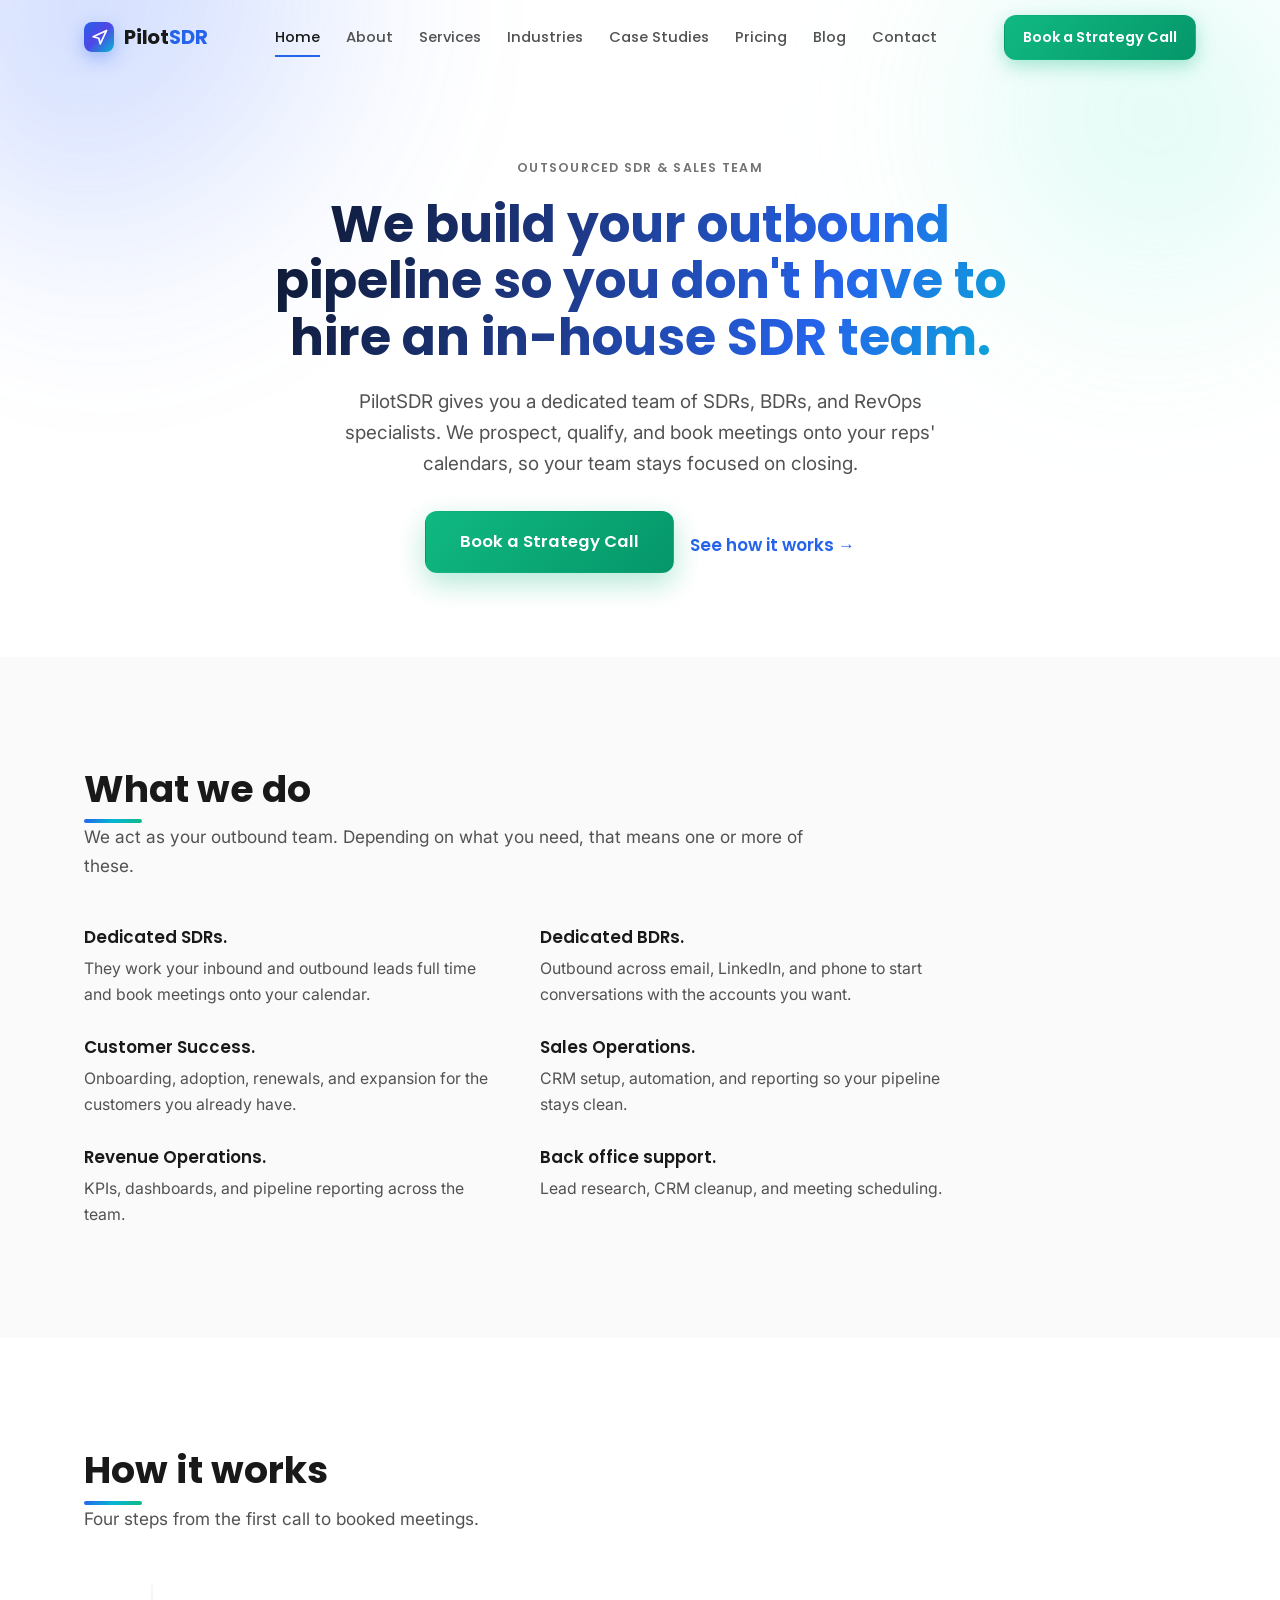
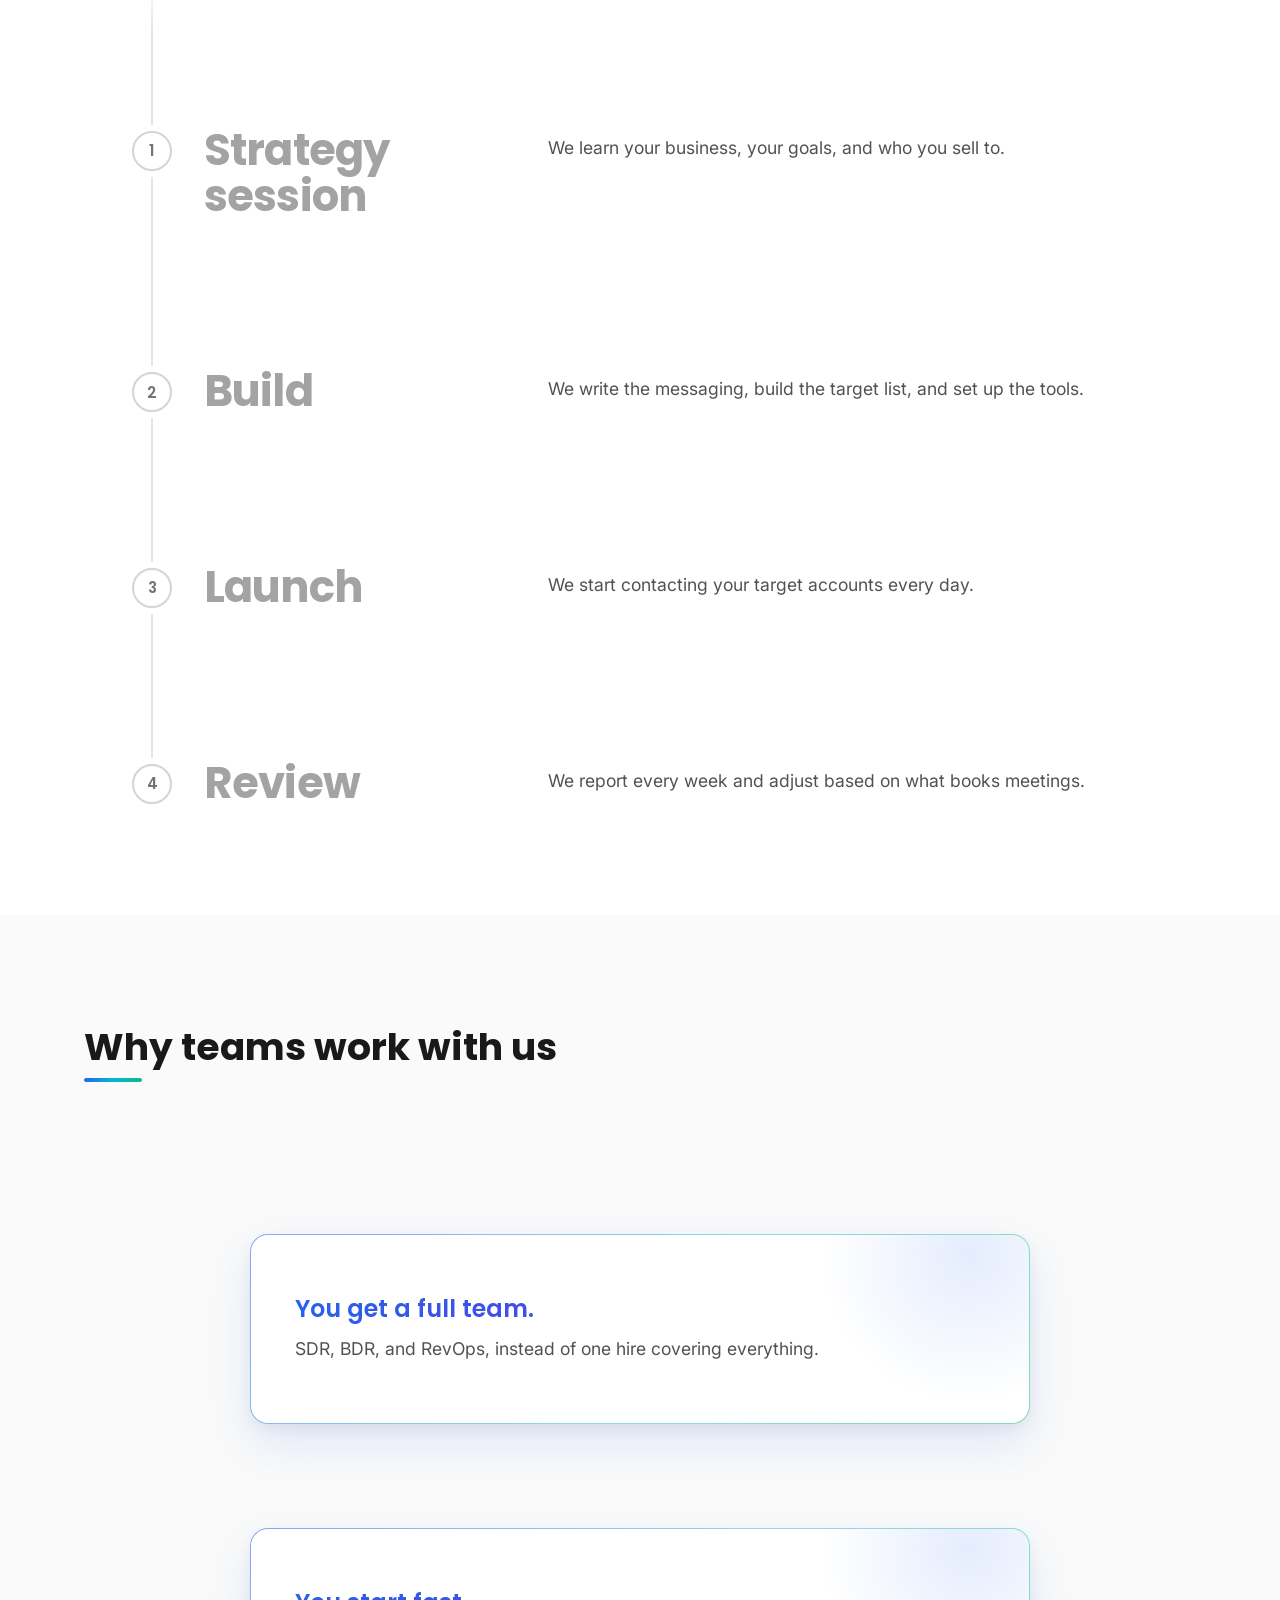
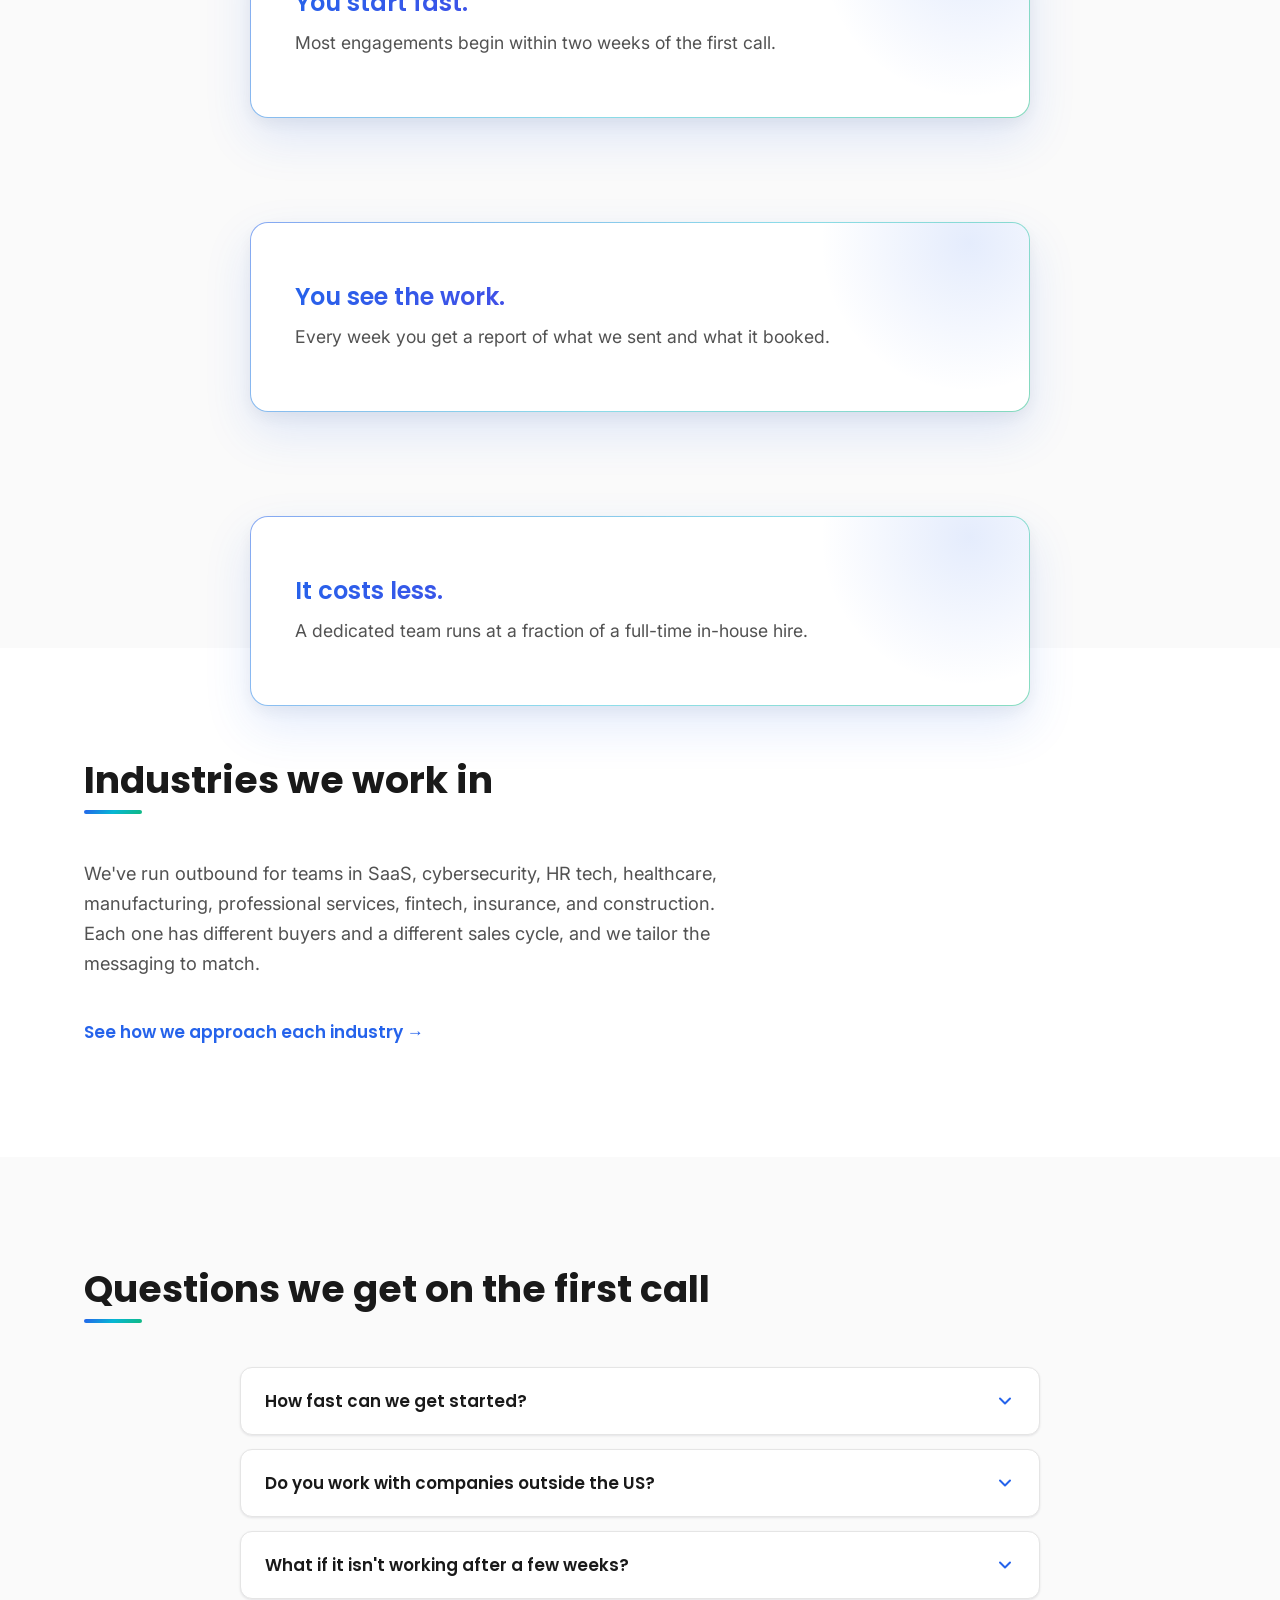
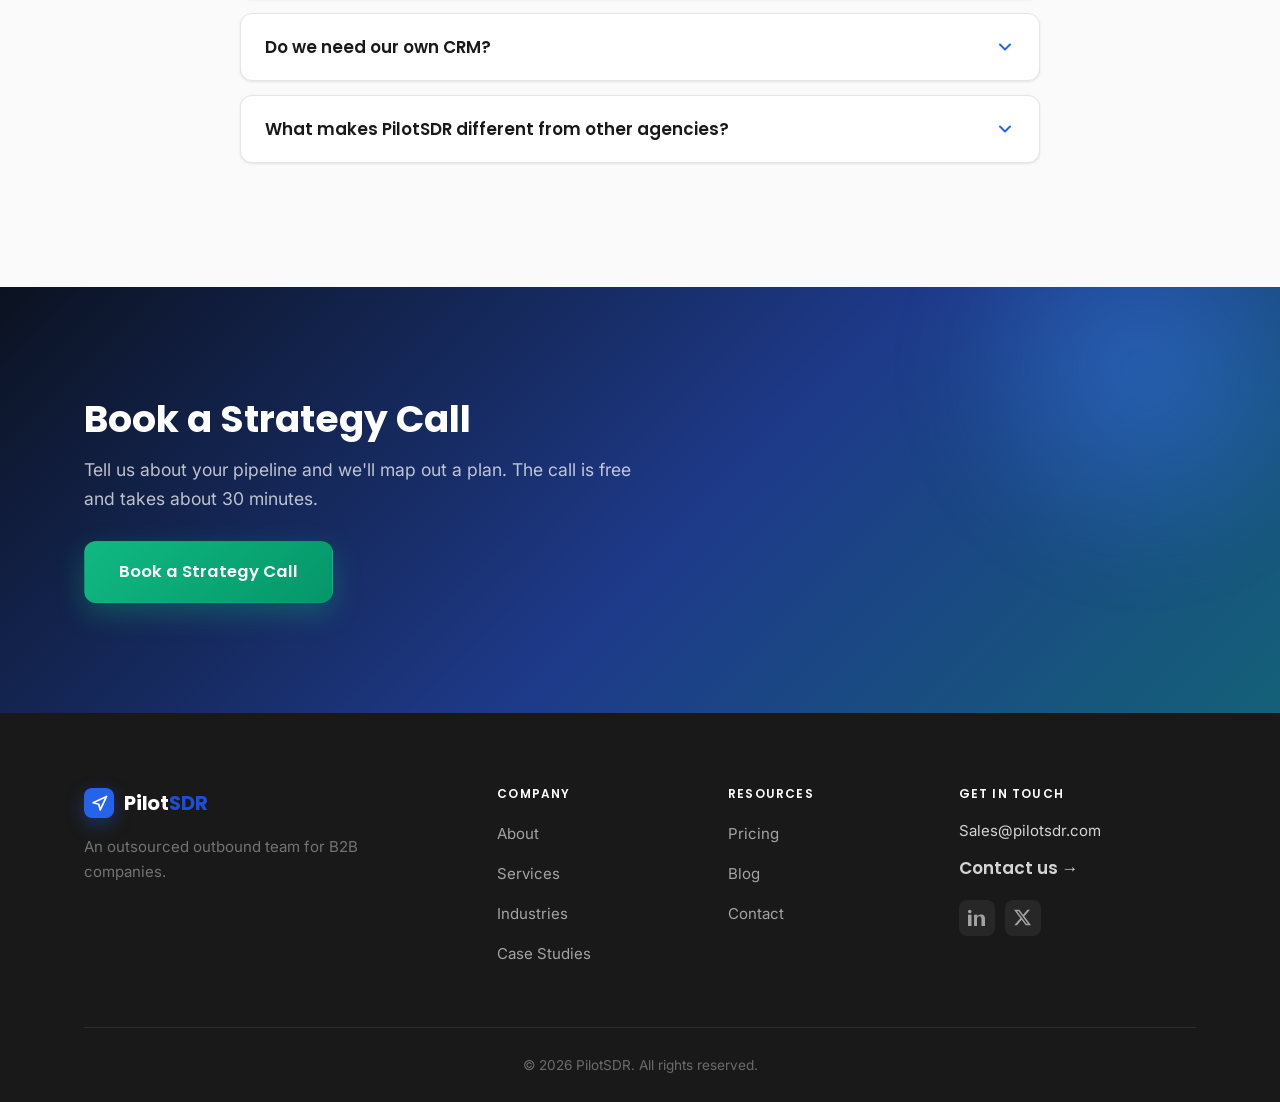
==== index.html @ 7dbe8d2c "Consistent button colors and labels - Fix gradient buttons reverting to flat green on hover (keep gr" ====
<!DOCTYPE html>
<html lang="en">
<head>
<!-- PilotSDR — Home -->
<meta charset="UTF-8" />
<meta name="viewport" content="width=device-width, initial-scale=1.0" />
<title>PilotSDR | Outsourced SDR and sales team for B2B companies</title>
<meta name="description" content="PilotSDR is an outsourced outbound team of SDRs, BDRs, and RevOps specialists who prospect, qualify, and book meetings for B2B companies." />
<meta property="og:title" content="PilotSDR | Outsourced SDR and sales team for B2B companies" />
<meta property="og:description" content="A dedicated outbound team that prospects, qualifies, and books meetings, so your reps can focus on closing." />
<meta property="og:type" content="website" />
<meta property="og:image" content="assets/og-home.png" />
<link rel="preconnect" href="https://fonts.googleapis.com" />
<link rel="preconnect" href="https://fonts.gstatic.com" crossorigin />
<link href="https://fonts.googleapis.com/css2?family=Poppins:wght@500;600;700;800&family=Inter:wght@400;500;600&display=swap" rel="stylesheet" />
<link rel="stylesheet" href="css/styles.css" />
<script type="application/ld+json">
{
  "@context": "https://schema.org",
  "@type": "Organization",
  "name": "PilotSDR",
  "description": "PilotSDR is an outsourced outbound team of SDRs, BDRs, Customer Success, RevOps, and Sales Operations specialists for B2B companies.",
  "url": "https://pilotsdr.com",
  "email": "Sales@pilotsdr.com",
  "sameAs": ["https://www.linkedin.com/company/pilotsdr", "https://twitter.com/pilotsdr"]
}
</script>
</head>
<body>

<!-- ===================== NAV ===================== -->
<header class="nav" id="nav">
  <div class="container">
    <a href="index.html" class="logo"><span class="mark"><svg viewBox="0 0 24 24" fill="none" stroke="currentColor" stroke-width="2.4" stroke-linecap="round" stroke-linejoin="round"><path d="M3 11l19-9-9 19-2-8-8-2z"/></svg></span>Pilot<b>SDR</b></a>
    <nav class="nav-links" id="navLinks" aria-label="Primary">
      <a href="index.html" class="active">Home</a>
      <a href="about.html">About</a>
      <a href="services.html">Services</a>
      <a href="industries.html">Industries</a>
      <a href="case-studies.html">Case Studies</a>
      <a href="pricing.html">Pricing</a>
      <a href="blog.html">Blog</a>
      <a href="contact.html">Contact</a>
      <a href="contact.html" class="btn btn-cta">Book a Strategy Call</a>
    </nav>
    <div class="nav-right">
      <a href="contact.html" class="btn btn-cta">Book a Strategy Call</a>
      <button class="nav-toggle" id="navToggle" aria-label="Menu" aria-expanded="false" aria-controls="navLinks"><span></span></button>
    </div>
  </div>
</header>

<!-- ===================== HERO ===================== -->
<section class="hero hero--home">
  <div class="container">
    <div class="hero-inner reveal">
      <span class="eyebrow">Outsourced SDR &amp; sales team</span>
      <h1>We build your outbound pipeline so you don't have to hire an in-house SDR team.</h1>
      <p class="sub">PilotSDR gives you a dedicated team of SDRs, BDRs, and RevOps specialists. We prospect, qualify, and book meetings onto your reps' calendars, so your team stays focused on closing.</p>
      <div class="btn-row">
        <a href="contact.html" class="btn btn-cta btn-lg">Book a Strategy Call</a>
        <a href="#how" class="arrow-link">See how it works →</a>
      </div>
    </div>
  </div>
</section>

<!-- ===================== WHAT WE DO ===================== -->
<section class="section section--light" id="services">
  <div class="container">
    <div class="section-head reveal">
      <h2>What we do</h2>
      <p>We act as your outbound team. Depending on what you need, that means one or more of these.</p>
    </div>
    <div class="points two reveal">
      <div class="pt"><strong>Dedicated SDRs.</strong><p>They work your inbound and outbound leads full time and book meetings onto your calendar.</p></div>
      <div class="pt"><strong>Dedicated BDRs.</strong><p>Outbound across email, LinkedIn, and phone to start conversations with the accounts you want.</p></div>
      <div class="pt"><strong>Customer Success.</strong><p>Onboarding, adoption, renewals, and expansion for the customers you already have.</p></div>
      <div class="pt"><strong>Sales Operations.</strong><p>CRM setup, automation, and reporting so your pipeline stays clean.</p></div>
      <div class="pt"><strong>Revenue Operations.</strong><p>KPIs, dashboards, and pipeline reporting across the team.</p></div>
      <div class="pt"><strong>Back office support.</strong><p>Lead research, CRM cleanup, and meeting scheduling.</p></div>
    </div>
  </div>
</section>

<!-- ===================== HOW IT WORKS ===================== -->
<section class="section" id="how">
  <div class="container">
    <div class="section-head reveal">
      <h2>How it works</h2>
      <p>Four steps from the first call to booked meetings.</p>
    </div>
    <div class="timeline" id="timeline">
      <div class="tl-track"></div>
      <div class="tl-fill" id="tlFill"></div>
      <div class="tl-item">
        <div class="tl-node"><span class="tl-dot">1</span><h3 class="tl-title">Strategy session</h3></div>
        <div class="tl-body"><h3 class="tl-title-m">Strategy session</h3><p>We learn your business, your goals, and who you sell to.</p></div>
      </div>
      <div class="tl-item">
        <div class="tl-node"><span class="tl-dot">2</span><h3 class="tl-title">Build</h3></div>
        <div class="tl-body"><h3 class="tl-title-m">Build</h3><p>We write the messaging, build the target list, and set up the tools.</p></div>
      </div>
      <div class="tl-item">
        <div class="tl-node"><span class="tl-dot">3</span><h3 class="tl-title">Launch</h3></div>
        <div class="tl-body"><h3 class="tl-title-m">Launch</h3><p>We start contacting your target accounts every day.</p></div>
      </div>
      <div class="tl-item">
        <div class="tl-node"><span class="tl-dot">4</span><h3 class="tl-title">Review</h3></div>
        <div class="tl-body"><h3 class="tl-title-m">Review</h3><p>We report every week and adjust based on what books meetings.</p></div>
      </div>
    </div>
  </div>
</section>

<!-- ===================== WHY ===================== -->
<section class="section section--light">
  <div class="container">
    <div class="section-head reveal"><h2>Why teams work with us</h2></div>
    <div class="scroll-stack" id="whyStack">
      <article class="scroll-stack-card"><h3>You get a full team.</h3><p>SDR, BDR, and RevOps, instead of one hire covering everything.</p></article>
      <article class="scroll-stack-card"><h3>You start fast.</h3><p>Most engagements begin within two weeks of the first call.</p></article>
      <article class="scroll-stack-card"><h3>You see the work.</h3><p>Every week you get a report of what we sent and what it booked.</p></article>
      <article class="scroll-stack-card"><h3>It costs less.</h3><p>A dedicated team runs at a fraction of a full-time in-house hire.</p></article>
    </div>
  </div>
</section>

<!-- ===================== INDUSTRIES ===================== -->
<section class="section">
  <div class="container">
    <div class="section-head reveal"><h2>Industries we work in</h2></div>
    <p class="lede reveal">We've run outbound for teams in SaaS, cybersecurity, HR tech, healthcare, manufacturing, professional services, fintech, insurance, and construction. Each one has different buyers and a different sales cycle, and we tailor the messaging to match.</p>
    <a href="industries.html" class="arrow-link reveal">See how we approach each industry →</a>
  </div>
</section>

<!-- ===================== FAQ ===================== -->
<section class="section section--light">
  <div class="container">
    <div class="section-head reveal"><h2>Questions we get on the first call</h2></div>
    <div class="faq reveal">
      <div class="faq-item">
        <button class="faq-q" aria-expanded="false">How fast can we get started?<span class="chev"><svg viewBox="0 0 24 24" fill="none" stroke="currentColor" stroke-width="2.4" stroke-linecap="round" stroke-linejoin="round"><polyline points="6 9 12 15 18 9"/></svg></span></button>
        <div class="faq-a"><p>Most engagements start within one to two weeks of your strategy call.</p></div>
      </div>
      <div class="faq-item">
        <button class="faq-q" aria-expanded="false">Do you work with companies outside the US?<span class="chev"><svg viewBox="0 0 24 24" fill="none" stroke="currentColor" stroke-width="2.4" stroke-linecap="round" stroke-linejoin="round"><polyline points="6 9 12 15 18 9"/></svg></span></button>
        <div class="faq-a"><p>Yes. We work with B2B companies globally.</p></div>
      </div>
      <div class="faq-item">
        <button class="faq-q" aria-expanded="false">What if it isn't working after a few weeks?<span class="chev"><svg viewBox="0 0 24 24" fill="none" stroke="currentColor" stroke-width="2.4" stroke-linecap="round" stroke-linejoin="round"><polyline points="6 9 12 15 18 9"/></svg></span></button>
        <div class="faq-a"><p>We report every week based on real performance data, so you always know what is working, and we adjust the campaign as we go.</p></div>
      </div>
      <div class="faq-item">
        <button class="faq-q" aria-expanded="false">Do we need our own CRM?<span class="chev"><svg viewBox="0 0 24 24" fill="none" stroke="currentColor" stroke-width="2.4" stroke-linecap="round" stroke-linejoin="round"><polyline points="6 9 12 15 18 9"/></svg></span></button>
        <div class="faq-a"><p>No. We can work inside your existing CRM, or help you set one up.</p></div>
      </div>
      <div class="faq-item">
        <button class="faq-q" aria-expanded="false">What makes PilotSDR different from other agencies?<span class="chev"><svg viewBox="0 0 24 24" fill="none" stroke="currentColor" stroke-width="2.4" stroke-linecap="round" stroke-linejoin="round"><polyline points="6 9 12 15 18 9"/></svg></span></button>
        <div class="faq-a"><p>You get a dedicated team, weekly reporting you can actually read, and a focus on booked meetings instead of vanity metrics.</p></div>
      </div>
    </div>
  </div>
</section>

<!-- ===================== FINAL CTA ===================== -->
<section class="section cta-band">
  <div class="container reveal">
    <h2>Book a Strategy Call</h2>
    <p>Tell us about your pipeline and we'll map out a plan. The call is free and takes about 30 minutes.</p>
    <div class="btn-row"><a href="contact.html" class="btn btn-cta btn-lg">Book a Strategy Call</a></div>
  </div>
</section>

<!-- ===================== FOOTER ===================== -->
<footer class="footer">
  <div class="container">
    <div class="footer-grid">
      <div>
        <a href="index.html" class="logo"><span class="mark"><svg viewBox="0 0 24 24" fill="none" stroke="currentColor" stroke-width="2.4" stroke-linecap="round" stroke-linejoin="round"><path d="M3 11l19-9-9 19-2-8-8-2z"/></svg></span>Pilot<b>SDR</b></a>
        <p class="brand-line">An outsourced outbound team for B2B companies.</p>
      </div>
      <div>
        <h5>Company</h5>
        <ul><li><a href="about.html">About</a></li><li><a href="services.html">Services</a></li><li><a href="industries.html">Industries</a></li><li><a href="case-studies.html">Case Studies</a></li></ul>
      </div>
      <div>
        <h5>Resources</h5>
        <ul><li><a href="pricing.html">Pricing</a></li><li><a href="blog.html">Blog</a></li><li><a href="contact.html">Contact</a></li></ul>
      </div>
      <div class="col-cta">
        <h5>Get in touch</h5>
        <a href="mailto:Sales@pilotsdr.com" class="fmail">Sales@pilotsdr.com</a>
        <a href="contact.html" class="arrow-link">Contact us →</a>
        <div class="socials" style="margin-top:18px">
          <a href="#" aria-label="LinkedIn"><svg viewBox="0 0 24 24" fill="currentColor"><path d="M4.98 3.5C4.98 4.88 3.87 6 2.5 6S0 4.88 0 3.5 1.12 1 2.5 1s2.48 1.12 2.48 2.5zM.02 8h4.96v16H.02V8zM8.5 8h4.75v2.19h.07c.66-1.25 2.28-2.57 4.69-2.57C22.9 7.62 24 10.13 24 14.02V24h-4.96v-8.85c0-2.11-.04-4.83-2.94-4.83-2.94 0-3.39 2.3-3.39 4.68V24H8.5V8z"/></svg></a>
          <a href="#" aria-label="Twitter/X"><svg viewBox="0 0 24 24" fill="currentColor"><path d="M18.9 1.15h3.68l-8.04 9.19L24 22.85h-7.41l-5.8-7.58-6.64 7.58H.46l8.6-9.83L0 1.15h7.6l5.24 6.93 6.06-6.93zm-1.29 19.5h2.04L6.49 3.24H4.3L17.61 20.65z"/></svg></a>
        </div>
      </div>
    </div>
    <div class="footer-bottom">© 2026 PilotSDR. All rights reserved.</div>
  </div>
</footer>

<script src="js/main.js"></script>
</body>
</html>
---- css/styles.css ----
/* ============================================================
   PilotSDR — Design System (per Build Guide)
   Clean · white · minimal. Colors, fonts, buttons, animations,
   and spacing follow the document exactly.
   ============================================================ */

:root {
  /* Colors (from the guide) */
  --blue:        #2563EB; /* the one brand accent: links, key marks */
  --dark:        #191919; /* headings, main text (true neutral, not slate) */
  --light-bg:    #fafafa; /* light section surface (true neutral) */
  --accent-blue: #1d4ed8; /* link hover */
  --green:       #10B981; /* primary action button only */
  --green-dark:  #0e9f70;

  --white:   #ffffff;
  --gray-100:#f5f5f5;
  --gray-200:#e5e5e5;
  --gray-300:#d4d4d4;
  --gray-400:#a3a3a3;
  --gray-500:#737373;
  --gray-600:#525252;
  --gray-700:#404040;

  --font-head: 'Poppins', -apple-system, BlinkMacSystemFont, 'Segoe UI', sans-serif;
  --font-body: 'Inter', -apple-system, BlinkMacSystemFont, 'Segoe UI', sans-serif;

  --radius: 12px;                 /* rounded corners on buttons/cards */
  --radius-lg: 18px;
  --shadow-sm: 0 1px 3px rgba(17,24,39,.06), 0 1px 2px rgba(17,24,39,.04);
  --shadow:    0 6px 20px rgba(17,24,39,.07);
  --shadow-md: 0 12px 34px rgba(17,24,39,.10);
  --shadow-cta:0 6px 18px rgba(16,185,129,.28);

  --nav-h: 76px;
  --section-pad: 110px;           /* big padding above/below sections */
  --maxw: 1160px;
}

*, *::before, *::after { margin: 0; padding: 0; box-sizing: border-box; }
html { scroll-behavior: smooth; -webkit-text-size-adjust: 100%; scroll-padding-top: 90px; }
body {
  font-family: var(--font-body);
  color: var(--gray-600);
  background: var(--white);
  line-height: 1.65;
  font-size: 17px;
  -webkit-font-smoothing: antialiased;
  overflow-x: clip; /* prevents h-scroll without breaking position:sticky */
}
img, svg { display: block; max-width: 100%; }
a { color: var(--blue); text-decoration: none; transition: color .2s ease; }
a:hover { color: var(--accent-blue); }
ul { list-style: none; }

h1, h2, h3, h4, h5 { font-family: var(--font-head); color: var(--dark); font-weight: 700; line-height: 1.18; letter-spacing: 0; }
h1 { font-size: clamp(2.15rem, 4.4vw, 3.15rem); font-weight: 700; line-height: 1.12; }
h2 { font-size: clamp(1.7rem, 3.2vw, 2.35rem); font-weight: 700; }
h3 { font-size: clamp(1.1rem, 1.8vw, 1.3rem); font-weight: 600; }
p  { color: var(--gray-600); }

/* ---------- Layout ---------- */
.container { max-width: var(--maxw); margin: 0 auto; padding: 0 24px; }
.section { padding: var(--section-pad) 0; }
.section--light { background: var(--light-bg); }
.narrow { max-width: 760px; margin-inline: auto; }
.center { text-align: center; }

.section-head { max-width: 720px; margin: 0 0 44px; text-align: left; }
.section-head h2 { margin-bottom: 12px; }
.section-head p { font-size: 1.08rem; color: var(--gray-600); }

.eyebrow { display: inline-block; font-family: var(--font-head); font-weight: 600; font-size: .78rem; letter-spacing: .1em; text-transform: uppercase; color: var(--gray-500); margin-bottom: 18px; }

/* plain text lists (replace icon-per-feature grids) */
.lede { font-size: 1.14rem; color: var(--gray-600); max-width: 660px; margin-bottom: 34px; }
.points { display: grid; gap: 22px; max-width: 860px; }
.points.two { grid-template-columns: 1fr 1fr; gap: 26px 52px; }
.points .pt strong { display: block; font-family: var(--font-head); font-weight: 600; font-size: 1.05rem; color: var(--dark); margin-bottom: 4px; }
.points .pt p { color: var(--gray-600); font-size: .99rem; }
.arrow-link { font-family: var(--font-head); font-weight: 600; color: var(--blue); display: inline-flex; gap: 7px; margin-top: 6px; }
.arrow-link:hover { gap: 11px; }
@media (max-width: 700px) { .points.two { grid-template-columns: 1fr; gap: 20px; } }

/* ---------- Buttons ---------- */
.btn {
  display: inline-flex; align-items: center; justify-content: center; gap: 8px;
  font-family: var(--font-head); font-weight: 600; font-size: .96rem;
  padding: 13px 24px; border-radius: var(--radius); border: 1.5px solid transparent;
  cursor: pointer; white-space: nowrap;
  transition: transform .16s ease, background .16s ease, color .16s ease, border-color .16s ease;
}
.btn:hover { transform: translateY(-1px); }               /* subtle lift, no glow */
.btn-cta { background: var(--green); color: #fff; }        /* primary action — green */
.btn-cta:hover { background: var(--green-dark); color: #fff; }
.btn-primary { background: var(--blue); color: #fff; }
.btn-primary:hover { background: var(--accent-blue); color: #fff; }
.btn-outline { background: #fff; color: var(--dark); border-color: var(--gray-300); }
.btn-outline:hover { border-color: var(--dark); color: var(--dark); }
.btn-outline-light { background: transparent; color: #fff; border-color: rgba(255,255,255,.5); box-shadow: none; }
.btn-outline-light:hover { border-color: #fff; background: rgba(255,255,255,.08); color: #fff; }
.btn-lg { padding: 16px 34px; font-size: 1.04rem; }
.btn-row { display: flex; gap: 16px; flex-wrap: wrap; }
.btn-row.center { justify-content: center; }

/* ============================================================
   NAV — sticky, transparent on hero → solid on scroll
   ============================================================ */
.nav { position: fixed; inset: 0 0 auto 0; height: var(--nav-h); z-index: 1000; display: flex; align-items: center; background: transparent; border-bottom: 1px solid transparent; transition: background .3s ease, box-shadow .3s ease, border-color .3s ease; }
.nav.solid { background: #fff; border-bottom-color: var(--gray-200); box-shadow: var(--shadow-sm); }
.nav .container { display: flex; align-items: center; justify-content: space-between; width: 100%; }

/* logo — renders "PilotSDR" as one word (gap:0 between text parts) */
.logo { display: inline-flex; align-items: center; gap: 0; font-family: var(--font-head); font-weight: 700; font-size: 1.24rem; color: var(--dark); letter-spacing: -0.01em; }
.logo .mark { margin-right: 10px; width: 30px; height: 30px; border-radius: 8px; background: var(--blue); display: inline-flex; align-items: center; justify-content: center; color: #fff; }
.logo .mark svg { width: 17px; height: 17px; }
.logo b { color: var(--blue); font-weight: 700; }

.nav-links { display: flex; align-items: center; gap: 26px; }
.nav-links > .btn-cta { display: none; }
.nav-links a { font-family: var(--font-head); font-weight: 500; font-size: .92rem; color: var(--gray-600); position: relative; white-space: nowrap; }
.nav-links a:hover, .nav-links a.active { color: var(--dark); }
.nav-links a.active::after { content: ""; position: absolute; left: 0; right: 0; bottom: -7px; height: 2px; background: var(--blue); }
.nav-right { display: flex; align-items: center; gap: 18px; }
.nav-phone { display: none; }
.nav .btn-cta { padding: 10px 18px; font-size: .9rem; }

.nav-toggle { display: none; background: none; border: none; cursor: pointer; width: 44px; height: 44px; border-radius: 10px; align-items: center; justify-content: center; }
.nav-toggle span, .nav-toggle span::before, .nav-toggle span::after { display: block; width: 22px; height: 2px; background: var(--dark); border-radius: 2px; transition: .3s; }
.nav-toggle span { position: relative; }
.nav-toggle span::before, .nav-toggle span::after { content: ""; position: absolute; left: 0; }
.nav-toggle span::before { top: -7px; }
.nav-toggle span::after  { top: 7px; }
.nav-toggle.open span { background: transparent; }
.nav-toggle.open span::before { top: 0; transform: rotate(45deg); }
.nav-toggle.open span::after  { top: 0; transform: rotate(-45deg); }

@media (max-width: 940px) {
  .nav-links { position: fixed; top: var(--nav-h); left: 0; right: 0; background: #fff; border-bottom: 1px solid var(--gray-200); flex-direction: column; align-items: stretch; gap: 0; padding: 12px 24px 26px; box-shadow: var(--shadow-md); transform: translateY(-150%); transition: transform .35s cubic-bezier(.4,0,.2,1); max-height: calc(100vh - var(--nav-h)); overflow-y: auto; }
  .nav-links.open { transform: translateY(0); }
  .nav-links a { padding: 14px 2px; border-bottom: 1px solid var(--gray-100); font-size: 1.02rem; }
  .nav-links a.active::after { display: none; }
  .nav-links > .btn-cta { display: inline-flex; margin-top: 16px; }
  .nav-toggle { display: inline-flex; }
  .nav-right .btn-cta { display: none; }
}

/* ============================================================
   HERO
   ============================================================ */
.hero { position: relative; padding: calc(var(--nav-h) + 76px) 0 84px; background: var(--white); }
.hero--home { background: var(--white); }
.blob { display: none; }
.hero .container { position: relative; z-index: 2; }

.hero-inner { max-width: 820px; margin: 0 auto; text-align: center; }
.hero-inner h1 { margin-bottom: 20px; }
.hero-inner .sub { font-size: 1.18rem; color: var(--gray-600); max-width: 640px; margin: 0 auto 32px; }
.hero-inner .btn-row { justify-content: center; align-items: center; }
.page-hero { text-align: left; max-width: 780px; }
.page-hero h1 { margin-bottom: 16px; }
.page-hero .sub { font-size: 1.15rem; color: var(--gray-600); max-width: 640px; margin: 0; }

/* ============================================================
   CARDS & GRIDS
   ============================================================ */
.grid { display: grid; gap: 26px; }
.grid-2 { grid-template-columns: repeat(2,1fr); }
.grid-3 { grid-template-columns: repeat(3,1fr); }
.grid-4 { grid-template-columns: repeat(4,1fr); }

.card { background: #fff; border: 1px solid var(--gray-200); border-radius: var(--radius-lg); padding: 32px 28px; box-shadow: var(--shadow-sm); transition: transform .28s ease, box-shadow .28s ease, border-color .28s ease; }
.card:hover { transform: translateY(-6px) scale(1.01); box-shadow: var(--shadow-md); border-color: #dbe6ff; }  /* small scale-up on hover */
.card h3 { margin-bottom: 10px; }
.card p { font-size: .98rem; }

.icon-badge { width: 52px; height: 52px; border-radius: 12px; display: inline-flex; align-items: center; justify-content: center; background: var(--gray-100); color: var(--dark); margin-bottom: 18px; }
.icon-badge svg { width: 24px; height: 24px; }
.icon-badge.green { background: var(--gray-100); color: var(--dark); }

.tag-card { background: #fff; border: 1px solid var(--gray-200); border-radius: var(--radius); padding: 24px 20px; display: flex; align-items: center; gap: 15px; font-family: var(--font-head); font-weight: 600; color: var(--dark); box-shadow: var(--shadow-sm); transition: transform .25s ease, box-shadow .25s ease, border-color .25s ease; }
.tag-card:hover { transform: translateY(-5px) scale(1.01); box-shadow: var(--shadow); border-color: #dbe6ff; }
.tag-card .icon-badge { margin: 0; flex: 0 0 auto; width: 46px; height: 46px; }

/* ============================================================
   TRUST BAR
   ============================================================ */
.trust { padding: 52px 0; background: #fff; border-bottom: 1px solid var(--gray-100); }
.trust p.label { text-align: center; color: var(--gray-400); font-size: .82rem; letter-spacing: .12em; text-transform: uppercase; font-weight: 600; margin-bottom: 28px; }
.logos { display: flex; flex-wrap: wrap; justify-content: center; align-items: center; gap: 18px 42px; }
.logo-ph { height: 40px; min-width: 128px; border-radius: 8px; background: var(--gray-100); color: var(--gray-400); display: flex; align-items: center; justify-content: center; font-family: var(--font-head); font-weight: 600; font-size: .9rem; }

/* ============================================================
   HOW IT WORKS — steps
   ============================================================ */
.steps { display: grid; grid-template-columns: repeat(4,1fr); gap: 26px; position: relative; }
.step { position: relative; }
.step .num { width: 44px; height: 44px; border-radius: 50%; background: var(--dark); color: #fff; font-family: var(--font-head); font-weight: 600; font-size: 1.05rem; display: flex; align-items: center; justify-content: center; margin-bottom: 18px; }
.step h3 { margin-bottom: 8px; }
.step p { font-size: .96rem; }

/* ============================================================
   RESULTS / STATS
   ============================================================ */
.stats { display: grid; grid-template-columns: repeat(3,1fr); gap: 26px; }
.stat { text-align: center; padding: 16px; }
.stat .big { font-family: var(--font-head); font-weight: 800; font-size: clamp(2.6rem,6vw,3.8rem); color: var(--blue); line-height: 1; letter-spacing: -.03em; }
.stat .lbl { margin-top: 12px; color: var(--gray-500); font-weight: 500; }

/* ============================================================
   TESTIMONIALS
   ============================================================ */
.quote-card { background: #fff; border: 1px solid var(--gray-200); border-radius: var(--radius-lg); padding: 30px 28px; box-shadow: var(--shadow-sm); transition: transform .28s ease, box-shadow .28s ease; }
.quote-card:hover { transform: translateY(-6px); box-shadow: var(--shadow-md); }
.quote-card .stars { color: #f5b301; margin-bottom: 14px; letter-spacing: 2px; }
.quote-card blockquote { font-size: 1.04rem; color: var(--gray-700); line-height: 1.6; margin-bottom: 22px; }
.quote-card .who { display: flex; align-items: center; gap: 14px; }
.avatar { width: 46px; height: 46px; border-radius: 50%; background: var(--gray-200); flex: 0 0 auto; }
.who .name { font-family: var(--font-head); font-weight: 600; color: var(--dark); font-size: .95rem; }
.who .role { font-size: .85rem; color: var(--gray-500); }

/* ============================================================
   FINAL CTA — dark / blue gradient
   ============================================================ */
.cta-band { background: var(--dark); color: #fff; }
.cta-band h2 { color: #fff; margin-bottom: 14px; }
.cta-band p { color: rgba(255,255,255,.72); max-width: 560px; margin: 0 0 28px; font-size: 1.1rem; }

/* ============================================================
   SERVICES PAGE — alternating rows
   ============================================================ */
.split { display: grid; grid-template-columns: 1fr 1fr; gap: 60px; align-items: center; }
.split.reverse .split-media { order: 2; }
.split-media { background: var(--light-bg); border: 1px solid var(--gray-200); border-radius: var(--radius-lg); min-height: 300px; display: flex; align-items: center; justify-content: center; }
.split-media .icon-badge { width: 96px; height: 96px; border-radius: 24px; margin: 0; }
.split-media .icon-badge svg { width: 46px; height: 46px; }
.split-body h2 { margin-bottom: 14px; }
.split-body .desc { margin-bottom: 22px; font-size: 1.05rem; }
.check-list li { position: relative; padding-left: 30px; margin-bottom: 12px; color: var(--gray-700); }
.check-list li::before { content: ""; position: absolute; left: 0; top: 7px; width: 18px; height: 18px; border-radius: 50%; background: #e6f8f1; background-image: url("data:image/svg+xml,%3Csvg xmlns='http://www.w3.org/2000/svg' width='12' height='12' viewBox='0 0 24 24' fill='none' stroke='%2310B981' stroke-width='3' stroke-linecap='round' stroke-linejoin='round'%3E%3Cpolyline points='20 6 9 17 4 12'/%3E%3C/svg%3E"); background-repeat: no-repeat; background-position: center; }

/* ============================================================
   INDUSTRIES / CASE STUDY
   ============================================================ */
.phc { display: flex; flex-direction: column; gap: 16px; }
.phc .k { font-family: var(--font-head); font-weight: 700; font-size: .8rem; letter-spacing: .06em; text-transform: uppercase; display: block; margin-bottom: 4px; }
.phc .k.pain { color: #ef4444; }
.phc .k.help { color: var(--blue); }
.phc .k.out  { color: var(--green); }
.phc .row p { color: var(--gray-600); font-size: .96rem; }

.case { background: #fff; border: 1px solid var(--gray-200); border-radius: var(--radius-lg); padding: 40px; box-shadow: var(--shadow-sm); }
.case + .case { margin-top: 30px; }
.case h3 { margin-bottom: 24px; font-size: 1.5rem; }
.case-grid { display: grid; grid-template-columns: repeat(3,1fr); gap: 24px; margin-bottom: 26px; }
.case-block .k { font-family: var(--font-head); font-weight: 700; font-size: .78rem; letter-spacing: .06em; text-transform: uppercase; color: var(--blue); margin-bottom: 6px; display: block; }
.case-block.res .k { color: var(--green); }
.case-block p { font-size: .98rem; }
.case-quote { border-left: 3px solid var(--green); padding: 6px 0 6px 20px; font-style: italic; color: var(--gray-700); margin-bottom: 24px; }
.case-quote cite { display: block; font-style: normal; font-size: .86rem; color: var(--gray-500); margin-top: 8px; }

/* ============================================================
   PRICING
   ============================================================ */
.pricing-grid { display: grid; grid-template-columns: repeat(3,1fr); gap: 26px; align-items: stretch; }
.price-card { background: #fff; border: 1px solid var(--gray-200); border-radius: var(--radius-lg); padding: 36px 30px; display: flex; flex-direction: column; box-shadow: var(--shadow-sm); transition: transform .28s ease, box-shadow .28s ease; }
.price-card:hover { transform: translateY(-6px); box-shadow: var(--shadow-md); }
.price-card h3 { font-size: 1.5rem; margin-bottom: 6px; }
.price-card .tagline { color: var(--gray-500); font-size: .95rem; min-height: 44px; margin-bottom: 18px; }
.price-card .price { font-family: var(--font-head); font-weight: 700; font-size: 1.1rem; color: var(--dark); padding-bottom: 22px; margin-bottom: 22px; border-bottom: 1px solid var(--gray-200); }
.price-card ul { margin-bottom: 28px; flex: 1; }
.price-card ul li { position: relative; padding-left: 28px; margin-bottom: 12px; color: var(--gray-700); font-size: .96rem; }
.price-card ul li::before { content: ""; position: absolute; left: 0; top: 6px; width: 16px; height: 16px; border-radius: 50%; background: #eaf1ff; background-image: url("data:image/svg+xml,%3Csvg xmlns='http://www.w3.org/2000/svg' width='11' height='11' viewBox='0 0 24 24' fill='none' stroke='%232563EB' stroke-width='3' stroke-linecap='round' stroke-linejoin='round'%3E%3Cpolyline points='20 6 9 17 4 12'/%3E%3C/svg%3E"); background-repeat: no-repeat; background-position: center; }
.price-card.featured { border: 2px solid var(--blue); box-shadow: var(--shadow-md); transform: scale(1.03); background: #fff; position: relative; }
.price-card.featured:hover { transform: scale(1.03) translateY(-6px); }
.badge-pop { position: absolute; top: -12px; left: 24px; background: var(--dark); color: #fff; font-family: var(--font-head); font-weight: 600; font-size: .72rem; letter-spacing: .04em; text-transform: uppercase; padding: 5px 12px; border-radius: 4px; }

/* ============================================================
   FAQ
   ============================================================ */
.faq { max-width: 800px; margin: 0 auto; }
.faq-item { border: 1px solid var(--gray-200); border-radius: var(--radius); background: #fff; margin-bottom: 14px; overflow: hidden; box-shadow: var(--shadow-sm); }
.faq-q { width: 100%; text-align: left; background: none; border: none; cursor: pointer; padding: 20px 24px; font-family: var(--font-head); font-weight: 600; font-size: 1.05rem; color: var(--dark); display: flex; justify-content: space-between; align-items: center; gap: 16px; }
.faq-q .chev { flex: 0 0 auto; color: var(--blue); transition: transform .3s ease; }
.faq-q .chev svg { width: 20px; height: 20px; }
.faq-item.open .faq-q .chev { transform: rotate(180deg); }
.faq-a { max-height: 0; overflow: hidden; transition: max-height .35s ease; }
.faq-a p { padding: 0 24px 22px; color: var(--gray-600); }

/* ============================================================
   CONTACT
   ============================================================ */
.contact-grid { display: grid; grid-template-columns: 1fr 1fr; gap: 40px; align-items: start; }
.form-card, .calendly-card { background: #fff; border: 1px solid var(--gray-200); border-radius: var(--radius-lg); padding: 34px; box-shadow: var(--shadow-sm); }
.form-card h3, .calendly-card h3 { margin-bottom: 8px; }
.calendly-card > p { margin-bottom: 20px; font-size: .98rem; }
.field { margin-bottom: 18px; }
.field label { display: block; font-family: var(--font-head); font-weight: 500; font-size: .9rem; margin-bottom: 7px; color: var(--gray-700); }
.field input, .field select, .field textarea { width: 100%; padding: 13px 15px; border: 1px solid var(--gray-300); border-radius: 10px; font-family: var(--font-body); font-size: 1rem; color: var(--dark); background: #fff; transition: border-color .2s, box-shadow .2s; }
.field input:focus, .field select:focus, .field textarea:focus { outline: none; border-color: var(--blue); box-shadow: 0 0 0 3px rgba(37,99,235,.12); }
.field textarea { min-height: 130px; resize: vertical; }
#form-status { margin-top: 14px; color: var(--green-dark); font-weight: 500; font-size: .95rem; }
.calendly-embed { border: 2px dashed var(--gray-300); border-radius: var(--radius); background: var(--light-bg); min-height: 360px; display: flex; flex-direction: column; align-items: center; justify-content: center; gap: 14px; text-align: center; padding: 30px; color: var(--gray-500); }
.contact-info { display: flex; flex-direction: column; gap: 14px; margin-top: 8px; }
.contact-info a { color: var(--gray-700); font-weight: 500; }
.map-embed { border: 1px solid var(--gray-200); border-radius: var(--radius-lg); overflow: hidden; height: 320px; background: var(--gray-100); display: flex; align-items: center; justify-content: center; color: var(--gray-400); }

/* ============================================================
   BLOG
   ============================================================ */
.blog-grid { display: grid; grid-template-columns: repeat(3,1fr); gap: 30px; }
.post { background: #fff; border: 1px solid var(--gray-200); border-radius: var(--radius-lg); overflow: hidden; box-shadow: var(--shadow-sm); transition: transform .28s ease, box-shadow .28s ease; display: flex; flex-direction: column; }
.post:hover { transform: translateY(-6px); box-shadow: var(--shadow-md); }
.post-img { height: 172px; background: var(--gray-100); border-bottom: 1px solid var(--gray-200); }
.post-img.v2, .post-img.v3, .post-img.v4 { background: var(--gray-100); }
.post-body { padding: 24px; display: flex; flex-direction: column; flex: 1; }
.cat-tag { align-self: flex-start; color: var(--gray-500); font-family: var(--font-head); font-weight: 600; font-size: .72rem; letter-spacing: .08em; text-transform: uppercase; margin-bottom: 12px; }
.post-body h3 { font-size: 1.2rem; margin-bottom: 10px; line-height: 1.25; }
.post-body p { font-size: .95rem; margin-bottom: 18px; flex: 1; }
.read-more { font-family: var(--font-head); font-weight: 600; font-size: .92rem; display: inline-flex; align-items: center; gap: 6px; }
.read-more:hover { gap: 10px; }

/* ============================================================
   ABOUT
   ============================================================ */
.mv-grid { display: grid; grid-template-columns: 1fr 1fr; gap: 26px; }
.mv-card { background: #fff; border: 1px solid var(--gray-200); border-radius: var(--radius-lg); padding: 34px; box-shadow: var(--shadow-sm); transition: transform .28s ease, box-shadow .28s ease; }
.mv-card:hover { transform: translateY(-5px); box-shadow: var(--shadow-md); }
.mv-card h3 { margin-bottom: 12px; }
.leaders { display: grid; grid-template-columns: repeat(3,1fr); gap: 26px; }
.leader { text-align: center; background: #fff; border: 1px solid var(--gray-200); border-radius: var(--radius-lg); padding: 34px 26px; box-shadow: var(--shadow-sm); transition: transform .28s ease, box-shadow .28s ease; }
.leader:hover { transform: translateY(-5px); box-shadow: var(--shadow-md); }
.leader .photo { width: 92px; height: 92px; border-radius: 50%; margin: 0 auto 18px; background: var(--gray-200); }
.leader .name { font-family: var(--font-head); font-weight: 700; font-size: 1.1rem; }
.leader .title { color: var(--blue); font-weight: 500; font-size: .9rem; margin: 4px 0 12px; }
.leader p { font-size: .93rem; }

.values-list { display: grid; grid-template-columns: repeat(2,1fr); gap: 24px; }
.value { display: flex; gap: 16px; align-items: flex-start; }
.value .icon-badge { flex: 0 0 auto; margin: 0; width: 48px; height: 48px; }
.value h4 { font-family: var(--font-head); font-size: 1.1rem; margin-bottom: 4px; color: var(--dark); }
.value p { font-size: .96rem; }

.placeholder-note { display: inline-block; color: var(--gray-500); font-size: .82rem; font-weight: 500; }

/* ============================================================
   FOOTER
   ============================================================ */
.footer { background: var(--dark); color: #a3a3a3; padding: 74px 0 0; }
.footer-grid { display: grid; grid-template-columns: 2fr 1fr 1fr 1.3fr; gap: 48px; padding-bottom: 48px; border-bottom: 1px solid rgba(255,255,255,.08); }
.footer .logo { color: #fff; margin-bottom: 16px; }
.footer .logo .mark { background: var(--blue); }
.footer .logo b { color: var(--accent-blue); }
.footer .brand-line { color: #737373; font-size: .94rem; max-width: 280px; line-height: 1.6; }
.footer h5 { color: #fff; font-size: .75rem; letter-spacing: .1em; text-transform: uppercase; margin-bottom: 18px; font-weight: 600; }
.footer ul li { margin-bottom: 12px; }
.footer ul li a { color: #a3a3a3; font-size: .94rem; }
.footer ul li a:hover { color: #fff; }
.footer .fmail { display: block; color: #d4d4d4; margin-bottom: 10px; font-size: .94rem; }
.footer .col-cta .arrow-link { color: #d4d4d4; margin-top: 0; }
.footer .col-cta .arrow-link:hover { color: var(--accent-blue); }
.socials { display: flex; gap: 10px; margin-top: 22px; }
.socials a { width: 36px; height: 36px; border-radius: 8px; background: rgba(255,255,255,.06); display: flex; align-items: center; justify-content: center; color: #a3a3a3; transition: background .18s, color .18s; }
.socials a:hover { background: #fff; color: var(--dark); }
.socials svg { width: 17px; height: 17px; }
.footer-bottom { text-align: center; padding: 26px 0; color: #6b6b6b; font-size: .85rem; }

/* ============================================================
   SCROLL ANIMATIONS — calm fade + slide up
   ============================================================ */
/* thin scroll-progress bar (top of page, site-wide) */
.scroll-progress { position: fixed; top: 0; left: 0; height: 3px; width: 0; background: var(--blue); z-index: 1100; pointer-events: none; }

/* ScrollStack — pinned stacking cards (vanilla port of reactbits ScrollStack) */
.scroll-stack { max-width: 780px; margin: 0 auto; }
.scroll-stack-card { position: sticky; background: #fff; border: 1px solid var(--gray-200); border-radius: var(--radius-lg); padding: 40px 44px; margin-bottom: 84px; min-height: 190px; display: flex; flex-direction: column; justify-content: center; box-shadow: 0 12px 32px rgba(25,25,25,.07); transform-origin: top center; will-change: transform; }
.scroll-stack-card:last-child { margin-bottom: 0; }
.scroll-stack-card:nth-child(1) { top: 108px; }
.scroll-stack-card:nth-child(2) { top: 128px; }
.scroll-stack-card:nth-child(3) { top: 148px; }
.scroll-stack-card:nth-child(4) { top: 168px; }
.scroll-stack-card h3 { font-size: 1.5rem; margin-bottom: 10px; }
.scroll-stack-card p { font-size: 1.1rem; color: var(--gray-600); max-width: 560px; }
@media (max-width: 640px) {
  .scroll-stack-card { padding: 28px 24px; margin-bottom: 40px; min-height: 148px; }
  .scroll-stack-card:nth-child(1) { top: 84px; }
  .scroll-stack-card:nth-child(2) { top: 98px; }
  .scroll-stack-card:nth-child(3) { top: 112px; }
  .scroll-stack-card:nth-child(4) { top: 126px; }
}
@media (prefers-reduced-motion: reduce) {
  .scroll-stack-card { position: relative; top: auto !important; margin-bottom: 20px; transform: none !important; opacity: 1 !important; }
}

/* Scroll timeline — vanilla port of Aceternity Timeline: STICKY titles pin while content scrolls, line draws downward */
.timeline { position: relative; max-width: 1040px; margin: 0 auto; }
.tl-track { position: absolute; left: 31px; top: 0; bottom: 0; width: 2px; background: linear-gradient(to bottom, transparent, var(--gray-200) 6%, var(--gray-200) 94%, transparent); }
.tl-fill { position: absolute; left: 31px; top: 0; width: 2px; height: 0; background: linear-gradient(to top, var(--blue) 0%, var(--accent-blue) 9%, rgba(37,99,235,0) 34%); border-radius: 9999px; z-index: 1; opacity: 0; }
/* glowing dot that rides the leading edge of the line as you scroll */
.tl-beam { position: absolute; left: 32px; top: 0; margin-left: -9px; margin-top: -9px; width: 18px; height: 18px; border-radius: 50%; background: radial-gradient(circle at 50% 36%, #fff 0%, #bcd4ff 30%, var(--blue) 62%); box-shadow: 0 0 0 4px rgba(37,99,235,.22), 0 0 18px 6px rgba(37,99,235,.9), 0 0 42px 16px rgba(37,99,235,.38); z-index: 5; opacity: 0; will-change: transform; transition: transform .08s linear, opacity .25s ease; }
.tl-beam::after { content: ""; position: absolute; inset: -8px; border-radius: 50%; background: radial-gradient(circle, rgba(37,99,235,.45), rgba(37,99,235,0) 68%); animation: tl-pulse 1.8s ease-out infinite; }
@keyframes tl-pulse { 0% { transform: scale(.45); opacity: .85; } 100% { transform: scale(2); opacity: 0; } }
.tl-item { position: relative; display: flex; justify-content: flex-start; gap: 48px; padding-top: 150px; }
.tl-item:first-child { padding-top: 24px; }
.tl-node { position: sticky; top: 128px; align-self: flex-start; z-index: 20; flex: 0 0 380px; max-width: 380px; min-height: 44px; }
.tl-dot { position: absolute; left: 12px; top: 4px; width: 40px; height: 40px; border-radius: 50%; background: #fff; border: 2px solid var(--gray-300); display: flex; align-items: center; justify-content: center; font-family: var(--font-head); font-weight: 600; font-size: .96rem; color: var(--gray-500); box-shadow: 0 0 0 6px var(--white); }
.tl-title { padding-left: 84px; font-family: var(--font-head); font-weight: 700; font-size: clamp(1.7rem, 3.4vw, 2.8rem); line-height: 1.05; letter-spacing: -0.02em; color: var(--gray-400); }
.tl-title-m { display: none; }
.tl-body { flex: 1; min-width: 0; padding-top: 6px; }
.tl-body p { font-size: 1.1rem; color: var(--gray-600); max-width: 560px; }
@media (max-width: 820px) {
  .tl-track, .tl-fill { left: 21px; }
  .tl-beam { left: 22px; }
  .tl-item { flex-direction: column; gap: 0; padding: 0 0 44px 60px; }
  .tl-item:last-child { padding-bottom: 0; }
  .tl-node { position: static; flex: none; max-width: none; min-height: 0; margin-bottom: 10px; }
  .tl-dot { left: 2px; top: 0; }
  .tl-title { display: none; }
  .tl-title-m { display: block; font-family: var(--font-head); font-weight: 700; font-size: 1.35rem; color: var(--dark); margin-bottom: 6px; }
  .tl-body { padding-top: 0; }
  .tl-body p { font-size: 1rem; }
}
@media (prefers-reduced-motion: reduce) {
  .tl-node { position: static; }
  .tl-fill { bottom: 0; height: auto !important; }
  .tl-beam { display: none; }
}

.reveal { opacity: 0; transform: translateY(26px); transition: opacity .7s ease, transform .7s ease; }
.reveal.in { opacity: 1; transform: none; }
.reveal.d1 { transition-delay: .08s; } .reveal.d2 { transition-delay: .16s; }
.reveal.d3 { transition-delay: .24s; } .reveal.d4 { transition-delay: .32s; }
.reveal.d5 { transition-delay: .40s; }
@media (prefers-reduced-motion: reduce) {
  .reveal { opacity: 1; transform: none; transition: none; }
  html { scroll-behavior: auto; }
  .btn:hover, .card:hover, .tag-card:hover, .post:hover, .quote-card:hover, .mv-card:hover, .leader:hover, .price-card:hover { transform: none; }
}

/* ============================================================
   RESPONSIVE
   ============================================================ */
@media (max-width: 980px) {
  :root { --section-pad: 80px; }
  .grid-3, .grid-4, .steps { grid-template-columns: repeat(2,1fr); }
  .stats, .pricing-grid, .case-grid, .blog-grid, .leaders { grid-template-columns: repeat(2,1fr); }
  .split, .contact-grid, .mv-grid { grid-template-columns: 1fr; gap: 40px; }
  .split.reverse .split-media { order: 0; }
  .split-media { min-height: 220px; }
  .steps .step::after { display: none; }
  .footer-grid { grid-template-columns: 1fr 1fr; gap: 32px; }
  .price-card.featured, .price-card.featured:hover { transform: none; }
  .section-head { margin-bottom: 48px; }
}
@media (max-width: 640px) {
  :root { --section-pad: 62px; --nav-h: 66px; }
  body { font-size: 16px; }
  .container { padding: 0 20px; }
  .grid-2, .grid-3, .grid-4, .steps, .stats, .pricing-grid, .case-grid, .blog-grid, .leaders, .values-list { grid-template-columns: 1fr; }
  .footer-grid { grid-template-columns: 1fr; }
  .case, .mv-card, .form-card, .calendly-card { padding: 26px 22px; }
  .hero { padding: calc(var(--nav-h) + 48px) 0 64px; }
  .btn-row .btn { width: 100%; }
}

/* ============================================================
   ✦ FANCY LAYER — appended enhancement (client "fancy" request).
   Everything below can be deleted to return to the minimal look;
   full revert: git reset --hard original.
   ============================================================ */
:root {
  --grad-blue:  linear-gradient(135deg, #2563EB 0%, #4f46e5 48%, #06b6d4 100%);
  --grad-green: linear-gradient(135deg, #10B981 0%, #059669 100%);
  --grad-brand: linear-gradient(135deg, #2563EB, #06b6d4, #10B981);
}

/* animated aurora behind every hero */
.hero { overflow: hidden; }
.hero::before, .hero::after { content: ""; position: absolute; z-index: 0; border-radius: 50%; filter: blur(80px); pointer-events: none; }
.hero::before { width: 540px; height: 540px; background: radial-gradient(circle at 30% 30%, rgba(99,140,255,.55), transparent 70%); top: -180px; left: -90px; opacity: .55; animation: fx-auroraA 15s ease-in-out infinite alternate; }
.hero::after  { width: 480px; height: 480px; background: radial-gradient(circle at 60% 40%, rgba(110,240,210,.5), transparent 70%); top: -80px; right: -70px; opacity: .5; animation: fx-auroraB 18s ease-in-out infinite alternate; }
.hero--home::before { opacity: .65; }
@keyframes fx-auroraA { to { transform: translate(70px, 40px) scale(1.12); } }
@keyframes fx-auroraB { to { transform: translate(-60px, 34px) scale(1.16); } }

/* gradient hero headline */
.hero-inner h1 { background: linear-gradient(115deg, #0b1220 0%, #1e3a8a 42%, #2563EB 72%, #06b6d4 100%); -webkit-background-clip: text; background-clip: text; color: transparent; }

/* fancy buttons: gradient + glow + shine sweep */
.btn-cta { background: var(--grad-green); box-shadow: 0 10px 28px rgba(16,185,129,.32); position: relative; overflow: hidden; }
.btn-cta:hover { background: var(--grad-green); filter: brightness(.96); box-shadow: 0 16px 40px rgba(16,185,129,.44); color: #fff; }
.btn-primary { background: var(--grad-blue); box-shadow: 0 10px 28px rgba(37,99,235,.3); position: relative; overflow: hidden; }
.btn-primary:hover { background: var(--grad-blue); filter: brightness(1.04); box-shadow: 0 16px 40px rgba(37,99,235,.42); color: #fff; }
.nav .btn-cta { background: var(--grad-green); box-shadow: 0 6px 18px rgba(16,185,129,.34); }
.btn-cta::after, .btn-primary::after { content: ""; position: absolute; top: 0; left: -130%; width: 55%; height: 100%; background: linear-gradient(120deg, transparent, rgba(255,255,255,.4), transparent); transform: skewX(-20deg); transition: left .6s ease; }
.btn-cta:hover::after, .btn-primary:hover::after { left: 150%; }

/* glassy nav on scroll */
.nav.solid { background: rgba(255,255,255,.72); backdrop-filter: saturate(180%) blur(14px); -webkit-backdrop-filter: saturate(180%) blur(14px); border-bottom-color: rgba(17,24,39,.08); }

/* gradient logo mark + glow */
.logo .mark { background: var(--grad-blue); box-shadow: 0 6px 18px rgba(37,99,235,.35); }

/* unified card glow + lift */
.card, .tag-card, .price-card, .post, .mv-card, .leader, .quote-card, .step, .scroll-stack-card {
  transition: transform .3s cubic-bezier(.2,.7,.3,1), box-shadow .3s ease, border-color .3s ease;
}
.card:hover, .tag-card:hover, .price-card:hover, .post:hover, .mv-card:hover, .leader:hover, .quote-card:hover, .step:hover {
  transform: translateY(-8px);
  box-shadow: 0 24px 52px rgba(37,99,235,.15), 0 8px 20px rgba(17,24,39,.08);
  border-color: rgba(37,99,235,.35);
}

/* gradient accent under section headings */
.section-head h2 { position: relative; display: inline-block; }
.section-head h2::after { content: ""; position: absolute; left: 0; bottom: -12px; width: 58px; height: 4px; border-radius: 4px; background: var(--grad-brand); }

/* fancy CTA band: gradient + glow orb */
.cta-band { background: linear-gradient(135deg, #0b1220 0%, #1e3a8a 55%, #0f766e 125%); position: relative; overflow: hidden; }
.cta-band::before { content: ""; position: absolute; width: 420px; height: 420px; border-radius: 50%; background: radial-gradient(circle, rgba(59,130,246,.42), transparent 70%); top: -130px; right: -70px; filter: blur(30px); pointer-events: none; }
.cta-band .container { position: relative; z-index: 1; }

/* featured pricing: animated gradient ring */
.price-card.featured { border: 1px solid transparent; }
.price-card.featured::before { content: ""; position: absolute; inset: 0; border-radius: inherit; padding: 2px; background: linear-gradient(135deg, #2563EB, #06b6d4, #10B981); background-size: 220% 220%; -webkit-mask: linear-gradient(#000 0 0) content-box, linear-gradient(#000 0 0); -webkit-mask-composite: xor; mask-composite: exclude; animation: fx-ring 6s linear infinite; pointer-events: none; }
@keyframes fx-ring { to { background-position: 220% 0; } }

/* gradient scroll-progress bar */
.scroll-progress { background: linear-gradient(90deg, #2563EB, #06b6d4 55%, #10B981); box-shadow: 0 0 10px rgba(37,99,235,.5); }

/* reveal gets a subtle scale */
.reveal { transform: translateY(28px) scale(.985); }
.reveal.in { transform: none; }

/* colorful blog thumbnails again */
.post-img { background: linear-gradient(135deg, #dbe6ff, #e6fff5); }
.post-img.v2 { background: linear-gradient(135deg, #e9e0ff, #dbe6ff); }
.post-img.v3 { background: linear-gradient(135deg, #ffe9d6, #ffe0ec); }
.post-img.v4 { background: linear-gradient(135deg, #d6f3ff, #e6fff5); }

@media (prefers-reduced-motion: reduce) {
  .hero::before, .hero::after { animation: none; }
  .price-card.featured::before { animation: none; }
  .btn-cta::after, .btn-primary::after { display: none; }
}

/* ✦ FANCY — Why (ScrollStack) cards: gradient border, glow, gradient heading */
.scroll-stack-card {
  border: 1.5px solid transparent;
  background:
    linear-gradient(#fff, #fff) padding-box,
    linear-gradient(135deg, rgba(37,99,235,.55), rgba(6,182,212,.45) 55%, rgba(16,185,129,.5)) border-box;
  box-shadow: 0 20px 48px rgba(37,99,235,.13), 0 6px 18px rgba(17,24,39,.06);
  position: relative; overflow: hidden;
}
.scroll-stack-card::before {
  content: ""; position: absolute; width: 300px; height: 300px; border-radius: 50%;
  background: radial-gradient(circle, rgba(37,99,235,.12), transparent 70%);
  top: -130px; right: -90px; pointer-events: none;
}
.scroll-stack-card h3 {
  background: var(--grad-blue); -webkit-background-clip: text; background-clip: text; color: transparent;
  display: inline-block;
}
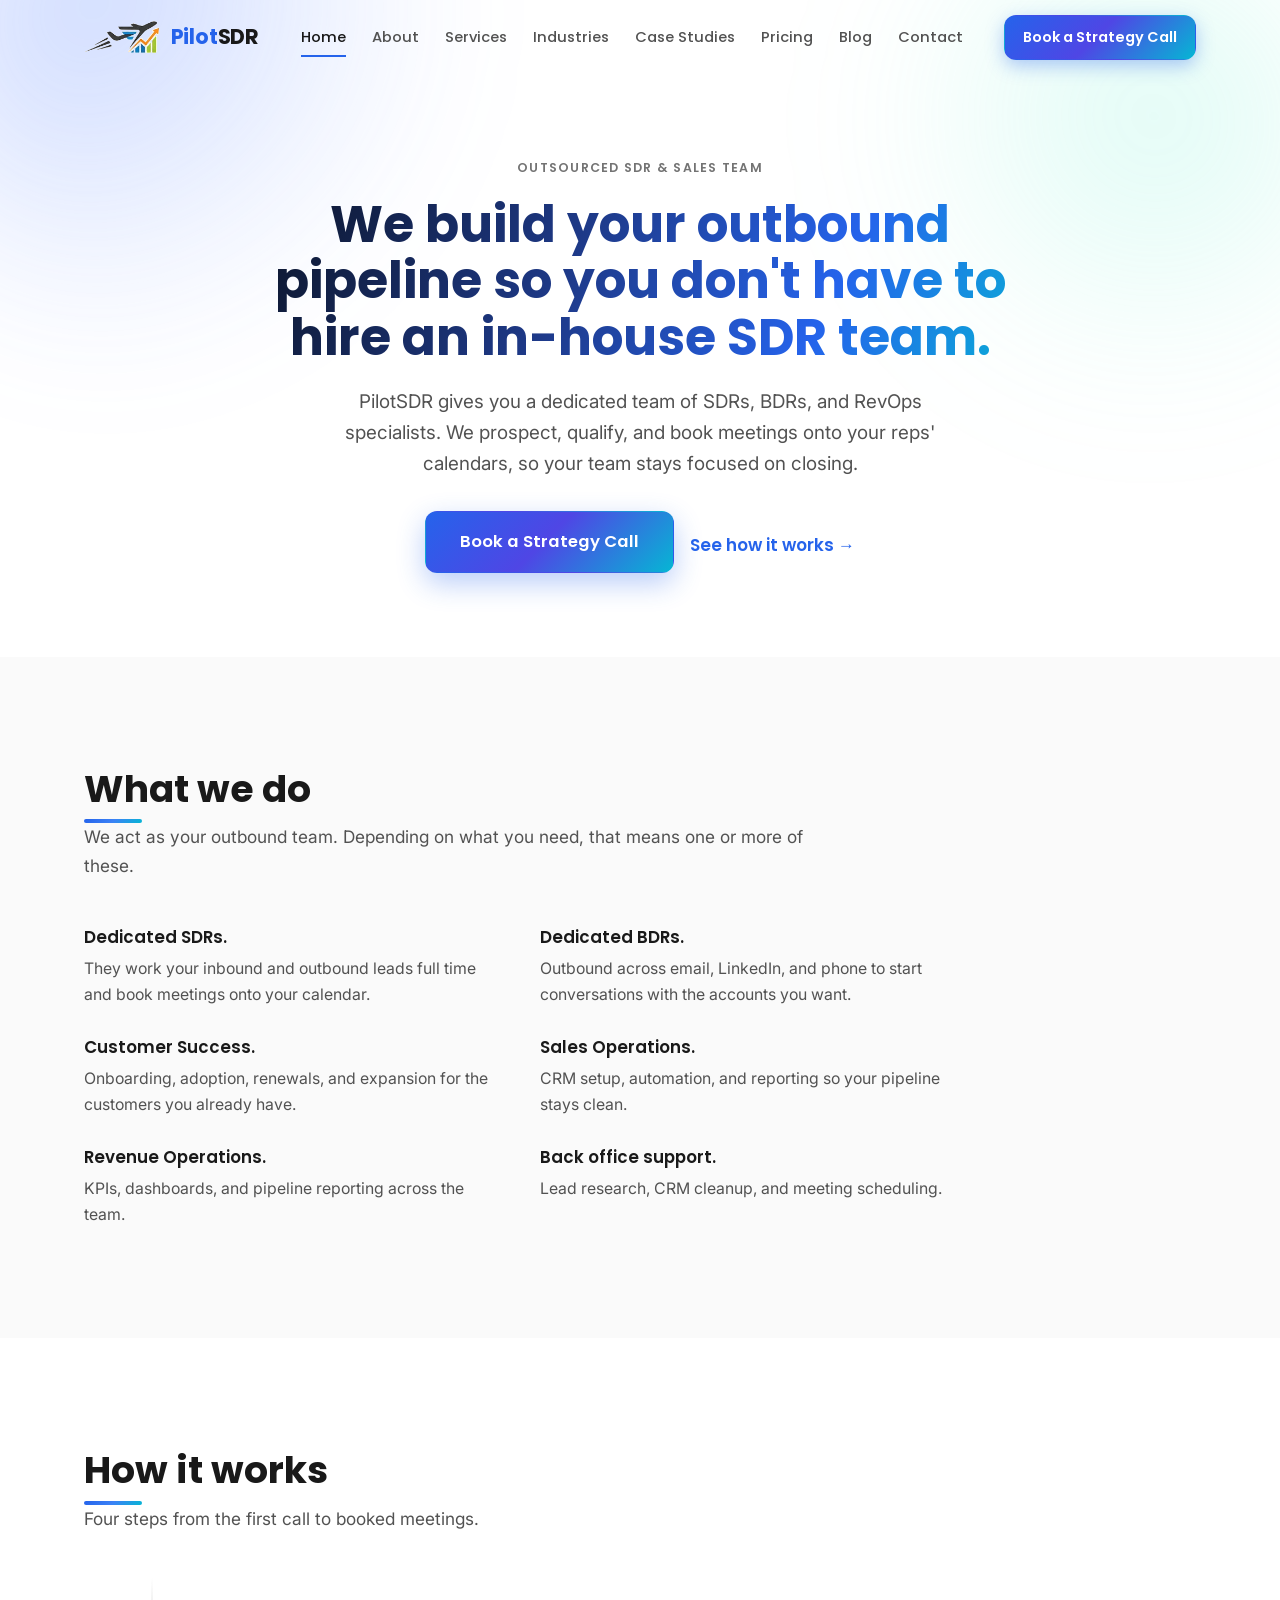
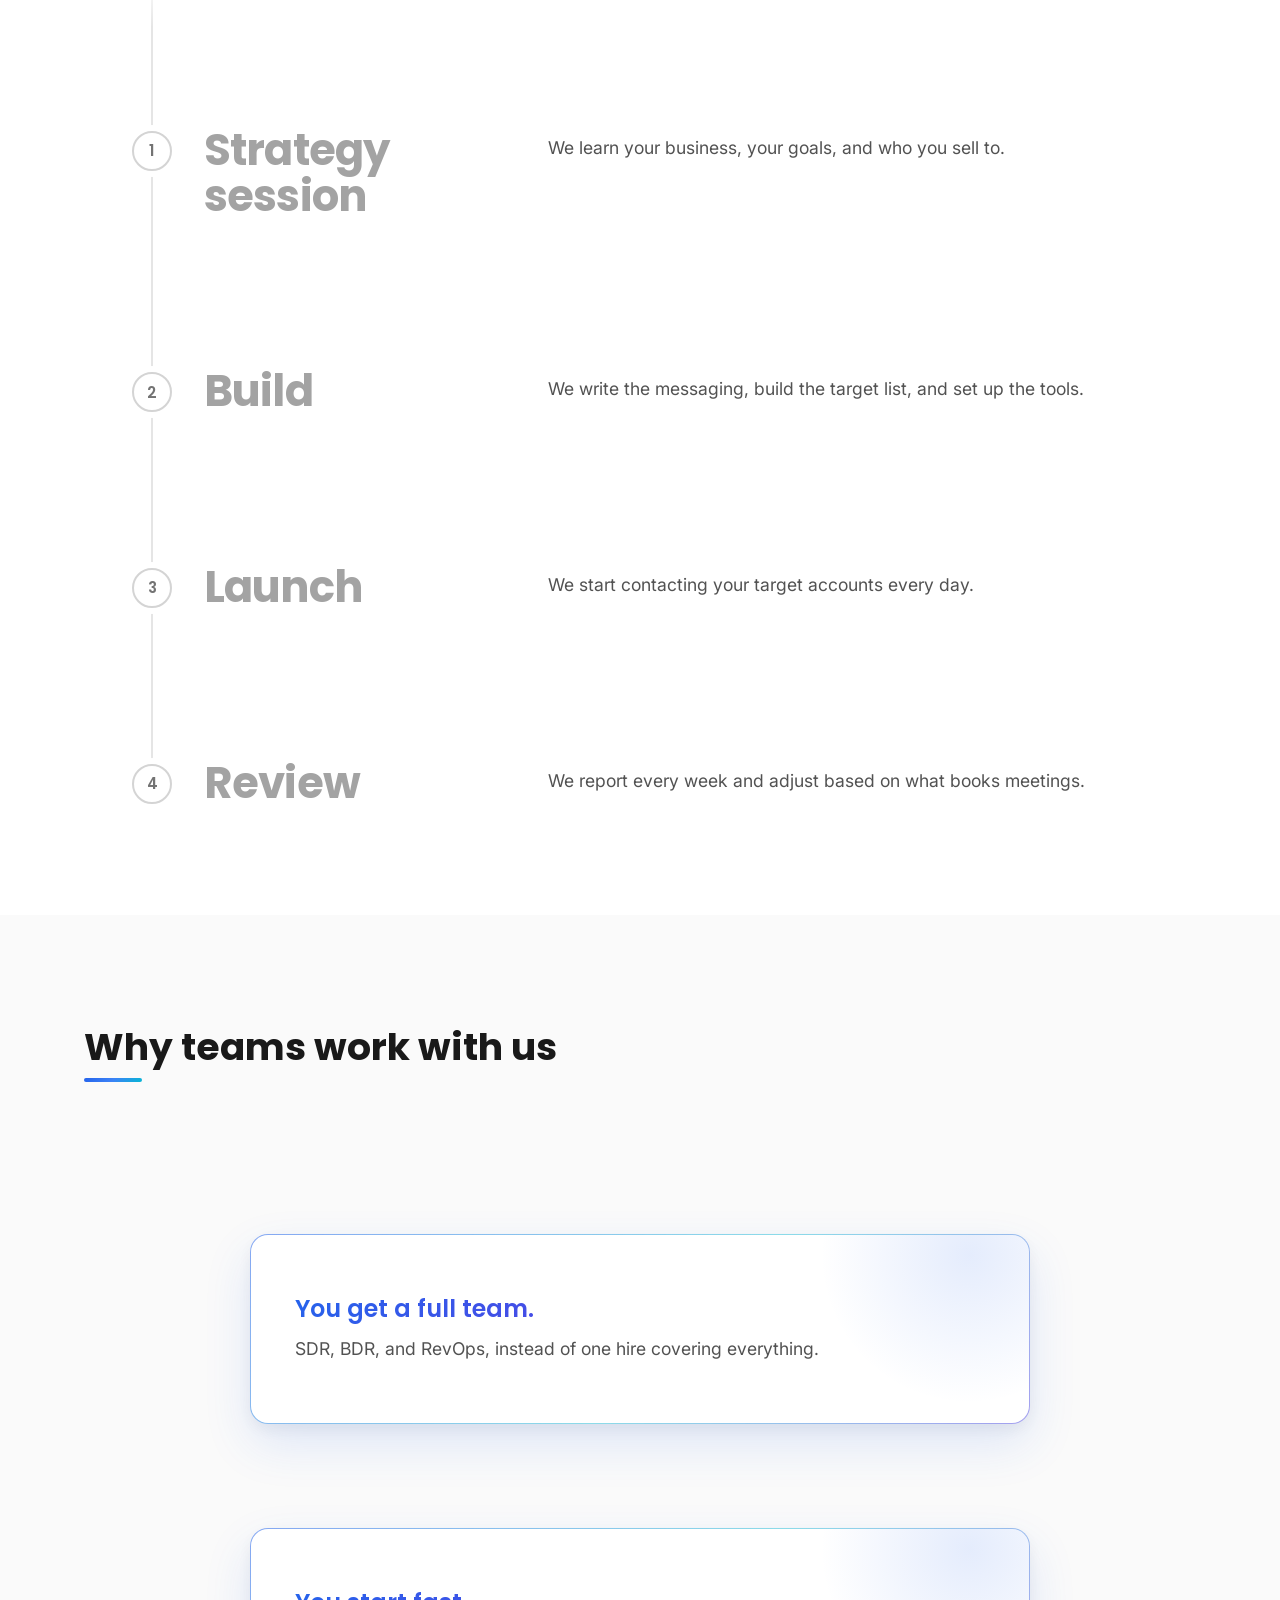
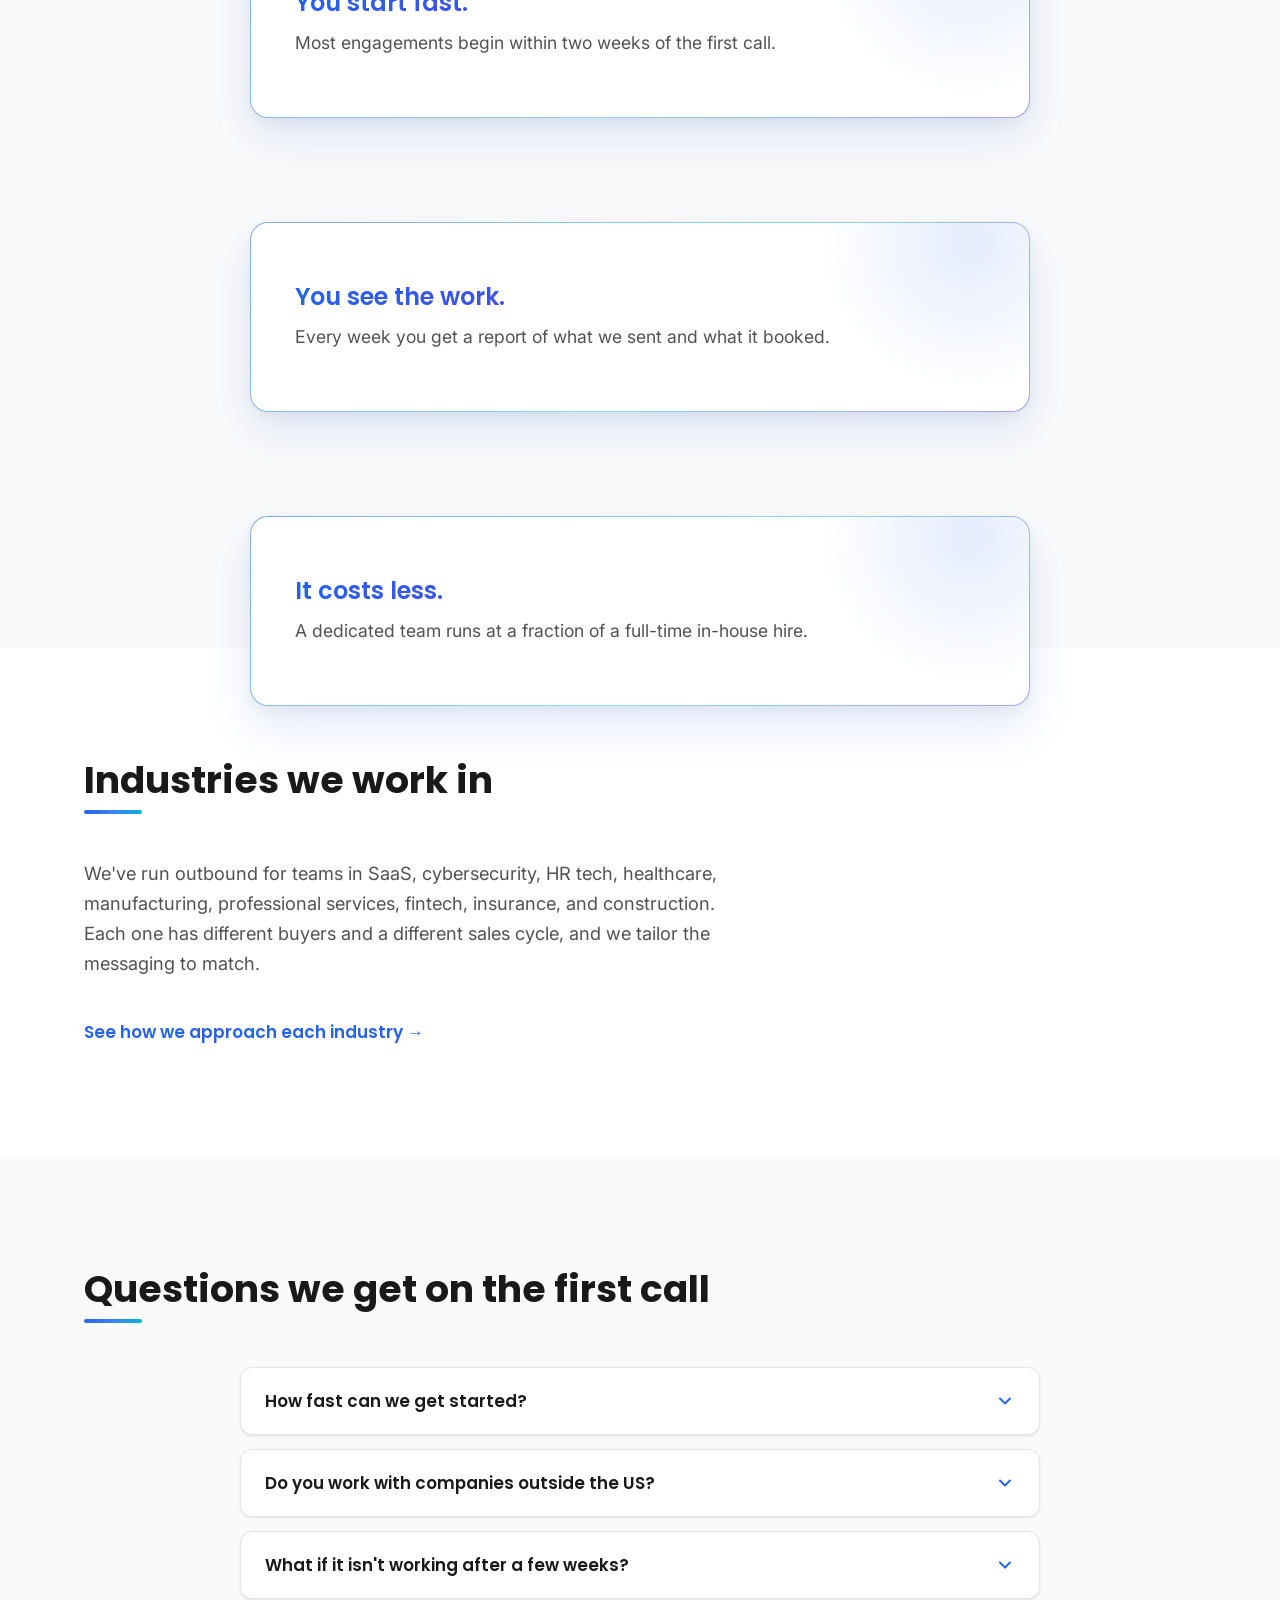
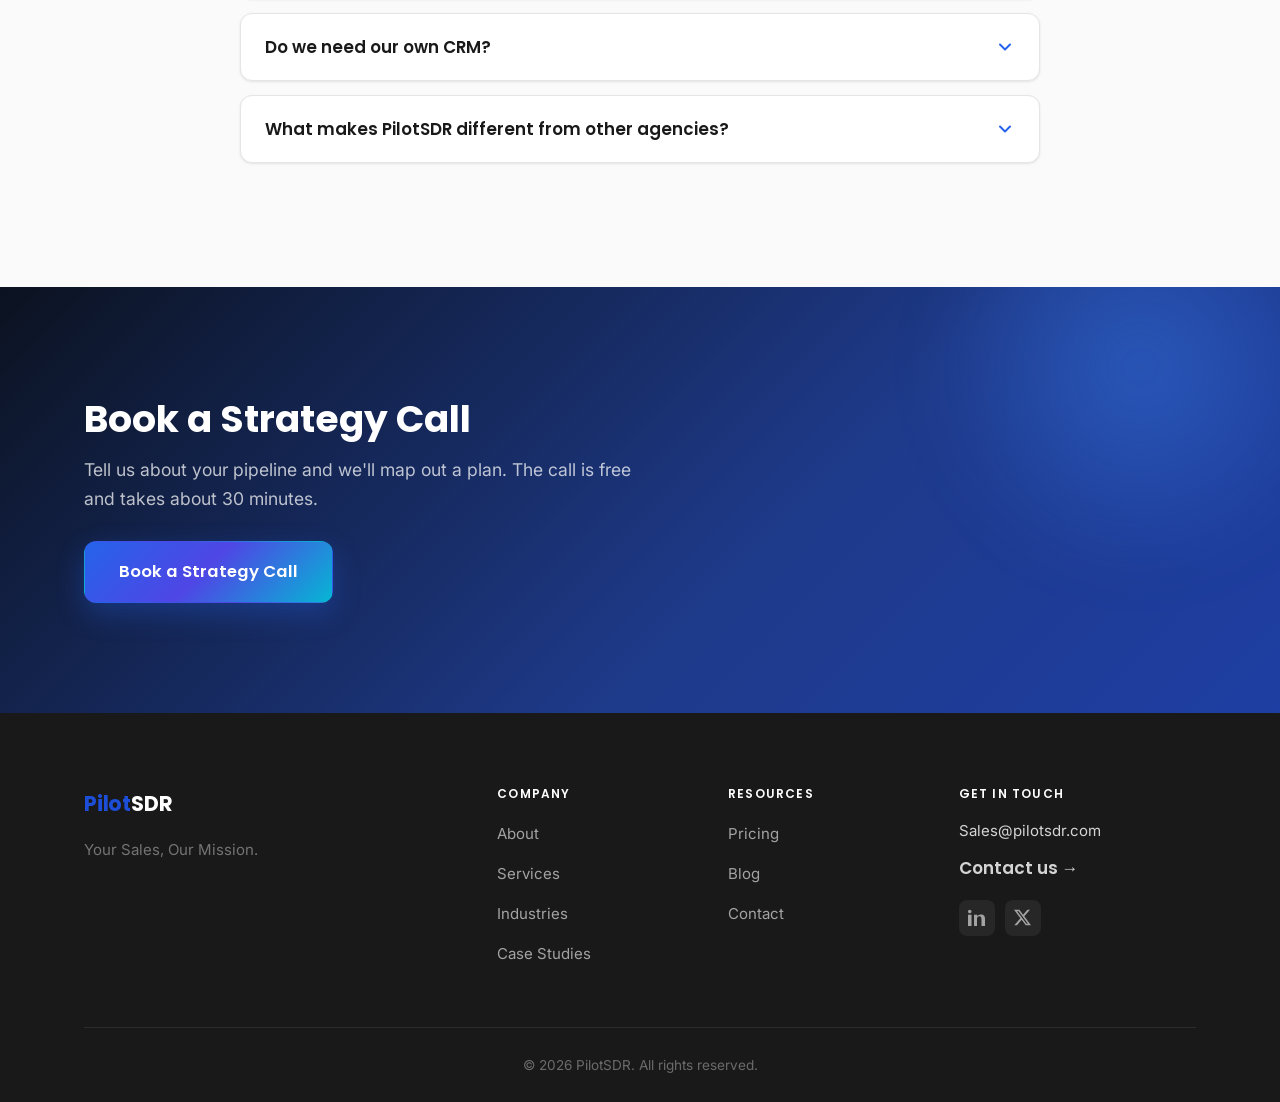
==== commit c28209b9: "Use real PilotSDR logo and slogan - Add brand logo assets; nav shows the airplane+chart icon plus   " ====
--- a/index.html
+++ b/index.html
@@ -31,7 +31,7 @@
 <!-- ===================== NAV ===================== -->
 <header class="nav" id="nav">
   <div class="container">
-    <a href="index.html" class="logo"><span class="mark"><svg viewBox="0 0 24 24" fill="none" stroke="currentColor" stroke-width="2.4" stroke-linecap="round" stroke-linejoin="round"><path d="M3 11l19-9-9 19-2-8-8-2z"/></svg></span>Pilot<b>SDR</b></a>
+    <a href="index.html" class="logo"><img src="assets/logo-icon-t.png" class="logo-ico" alt="" />Pilot<b>SDR</b></a>
     <nav class="nav-links" id="navLinks" aria-label="Primary">
       <a href="index.html" class="active">Home</a>
       <a href="about.html">About</a>
@@ -178,8 +178,8 @@
   <div class="container">
     <div class="footer-grid">
       <div>
-        <a href="index.html" class="logo"><span class="mark"><svg viewBox="0 0 24 24" fill="none" stroke="currentColor" stroke-width="2.4" stroke-linecap="round" stroke-linejoin="round"><path d="M3 11l19-9-9 19-2-8-8-2z"/></svg></span>Pilot<b>SDR</b></a>
-        <p class="brand-line">An outsourced outbound team for B2B companies.</p>
+        <a href="index.html" class="logo">Pilot<b>SDR</b></a>
+        <p class="brand-line">Your Sales, Our Mission.</p>
       </div>
       <div>
         <h5>Company</h5>
--- a/css/styles.css
+++ b/css/styles.css
@@ -111,10 +111,9 @@
 .nav .container { display: flex; align-items: center; justify-content: space-between; width: 100%; }
 
 /* logo — renders "PilotSDR" as one word (gap:0 between text parts) */
-.logo { display: inline-flex; align-items: center; gap: 0; font-family: var(--font-head); font-weight: 700; font-size: 1.24rem; color: var(--dark); letter-spacing: -0.01em; }
-.logo .mark { margin-right: 10px; width: 30px; height: 30px; border-radius: 8px; background: var(--blue); display: inline-flex; align-items: center; justify-content: center; color: #fff; }
-.logo .mark svg { width: 17px; height: 17px; }
-.logo b { color: var(--blue); font-weight: 700; }
+.logo { display: inline-flex; align-items: center; gap: 0; font-family: var(--font-head); font-weight: 700; font-size: 1.32rem; color: var(--blue); letter-spacing: -0.01em; }
+.logo-ico { height: 34px; width: auto; margin-right: 11px; display: block; }
+.logo b { color: var(--dark); font-weight: 700; }
 
 .nav-links { display: flex; align-items: center; gap: 26px; }
 .nav-links > .btn-cta { display: none; }
@@ -237,7 +236,7 @@
 .split-body h2 { margin-bottom: 14px; }
 .split-body .desc { margin-bottom: 22px; font-size: 1.05rem; }
 .check-list li { position: relative; padding-left: 30px; margin-bottom: 12px; color: var(--gray-700); }
-.check-list li::before { content: ""; position: absolute; left: 0; top: 7px; width: 18px; height: 18px; border-radius: 50%; background: #e6f8f1; background-image: url("data:image/svg+xml,%3Csvg xmlns='http://www.w3.org/2000/svg' width='12' height='12' viewBox='0 0 24 24' fill='none' stroke='%2310B981' stroke-width='3' stroke-linecap='round' stroke-linejoin='round'%3E%3Cpolyline points='20 6 9 17 4 12'/%3E%3C/svg%3E"); background-repeat: no-repeat; background-position: center; }
+.check-list li::before { content: ""; position: absolute; left: 0; top: 7px; width: 18px; height: 18px; border-radius: 50%; background: #eaf1ff; background-image: url("data:image/svg+xml,%3Csvg xmlns='http://www.w3.org/2000/svg' width='12' height='12' viewBox='0 0 24 24' fill='none' stroke='%232563EB' stroke-width='3' stroke-linecap='round' stroke-linejoin='round'%3E%3Cpolyline points='20 6 9 17 4 12'/%3E%3C/svg%3E"); background-repeat: no-repeat; background-position: center; }
 
 /* ============================================================
    INDUSTRIES / CASE STUDY
@@ -348,9 +347,8 @@
    ============================================================ */
 .footer { background: var(--dark); color: #a3a3a3; padding: 74px 0 0; }
 .footer-grid { display: grid; grid-template-columns: 2fr 1fr 1fr 1.3fr; gap: 48px; padding-bottom: 48px; border-bottom: 1px solid rgba(255,255,255,.08); }
-.footer .logo { color: #fff; margin-bottom: 16px; }
-.footer .logo .mark { background: var(--blue); }
-.footer .logo b { color: var(--accent-blue); }
+.footer .logo { color: var(--accent-blue); margin-bottom: 16px; }
+.footer .logo b { color: #fff; }
 .footer .brand-line { color: #737373; font-size: .94rem; max-width: 280px; line-height: 1.6; }
 .footer h5 { color: #fff; font-size: .75rem; letter-spacing: .1em; text-transform: uppercase; margin-bottom: 18px; font-weight: 600; }
 .footer ul li { margin-bottom: 12px; }
@@ -471,7 +469,7 @@
 :root {
   --grad-blue:  linear-gradient(135deg, #2563EB 0%, #4f46e5 48%, #06b6d4 100%);
   --grad-green: linear-gradient(135deg, #10B981 0%, #059669 100%);
-  --grad-brand: linear-gradient(135deg, #2563EB, #06b6d4, #10B981);
+  --grad-brand: linear-gradient(135deg, #2563EB, #3b82f6, #06b6d4);
 }
 
 /* animated aurora behind every hero */
@@ -487,11 +485,11 @@
 .hero-inner h1 { background: linear-gradient(115deg, #0b1220 0%, #1e3a8a 42%, #2563EB 72%, #06b6d4 100%); -webkit-background-clip: text; background-clip: text; color: transparent; }
 
 /* fancy buttons: gradient + glow + shine sweep */
-.btn-cta { background: var(--grad-green); box-shadow: 0 10px 28px rgba(16,185,129,.32); position: relative; overflow: hidden; }
-.btn-cta:hover { background: var(--grad-green); filter: brightness(.96); box-shadow: 0 16px 40px rgba(16,185,129,.44); color: #fff; }
+.btn-cta { background: var(--grad-blue); box-shadow: 0 10px 28px rgba(37,99,235,.32); position: relative; overflow: hidden; }
+.btn-cta:hover { background: var(--grad-blue); filter: brightness(1.05); box-shadow: 0 16px 40px rgba(37,99,235,.44); color: #fff; }
 .btn-primary { background: var(--grad-blue); box-shadow: 0 10px 28px rgba(37,99,235,.3); position: relative; overflow: hidden; }
 .btn-primary:hover { background: var(--grad-blue); filter: brightness(1.04); box-shadow: 0 16px 40px rgba(37,99,235,.42); color: #fff; }
-.nav .btn-cta { background: var(--grad-green); box-shadow: 0 6px 18px rgba(16,185,129,.34); }
+.nav .btn-cta { background: var(--grad-blue); box-shadow: 0 6px 18px rgba(37,99,235,.34); }
 .btn-cta::after, .btn-primary::after { content: ""; position: absolute; top: 0; left: -130%; width: 55%; height: 100%; background: linear-gradient(120deg, transparent, rgba(255,255,255,.4), transparent); transform: skewX(-20deg); transition: left .6s ease; }
 .btn-cta:hover::after, .btn-primary:hover::after { left: 150%; }
 
@@ -516,17 +514,17 @@
 .section-head h2::after { content: ""; position: absolute; left: 0; bottom: -12px; width: 58px; height: 4px; border-radius: 4px; background: var(--grad-brand); }
 
 /* fancy CTA band: gradient + glow orb */
-.cta-band { background: linear-gradient(135deg, #0b1220 0%, #1e3a8a 55%, #0f766e 125%); position: relative; overflow: hidden; }
+.cta-band { background: linear-gradient(135deg, #0b1220 0%, #1e3a8a 60%, #1e40af 120%); position: relative; overflow: hidden; }
 .cta-band::before { content: ""; position: absolute; width: 420px; height: 420px; border-radius: 50%; background: radial-gradient(circle, rgba(59,130,246,.42), transparent 70%); top: -130px; right: -70px; filter: blur(30px); pointer-events: none; }
 .cta-band .container { position: relative; z-index: 1; }
 
 /* featured pricing: animated gradient ring */
 .price-card.featured { border: 1px solid transparent; }
-.price-card.featured::before { content: ""; position: absolute; inset: 0; border-radius: inherit; padding: 2px; background: linear-gradient(135deg, #2563EB, #06b6d4, #10B981); background-size: 220% 220%; -webkit-mask: linear-gradient(#000 0 0) content-box, linear-gradient(#000 0 0); -webkit-mask-composite: xor; mask-composite: exclude; animation: fx-ring 6s linear infinite; pointer-events: none; }
+.price-card.featured::before { content: ""; position: absolute; inset: 0; border-radius: inherit; padding: 2px; background: linear-gradient(135deg, #2563EB, #06b6d4, #4f46e5); background-size: 220% 220%; -webkit-mask: linear-gradient(#000 0 0) content-box, linear-gradient(#000 0 0); -webkit-mask-composite: xor; mask-composite: exclude; animation: fx-ring 6s linear infinite; pointer-events: none; }
 @keyframes fx-ring { to { background-position: 220% 0; } }
 
 /* gradient scroll-progress bar */
-.scroll-progress { background: linear-gradient(90deg, #2563EB, #06b6d4 55%, #10B981); box-shadow: 0 0 10px rgba(37,99,235,.5); }
+.scroll-progress { background: linear-gradient(90deg, #2563EB, #3b82f6 50%, #06b6d4); box-shadow: 0 0 10px rgba(37,99,235,.5); }
 
 /* reveal gets a subtle scale */
 .reveal { transform: translateY(28px) scale(.985); }
@@ -549,7 +547,7 @@
   border: 1.5px solid transparent;
   background:
     linear-gradient(#fff, #fff) padding-box,
-    linear-gradient(135deg, rgba(37,99,235,.55), rgba(6,182,212,.45) 55%, rgba(16,185,129,.5)) border-box;
+    linear-gradient(135deg, rgba(37,99,235,.55), rgba(6,182,212,.45) 55%, rgba(79,70,229,.5)) border-box;
   box-shadow: 0 20px 48px rgba(37,99,235,.13), 0 6px 18px rgba(17,24,39,.06);
   position: relative; overflow: hidden;
 }
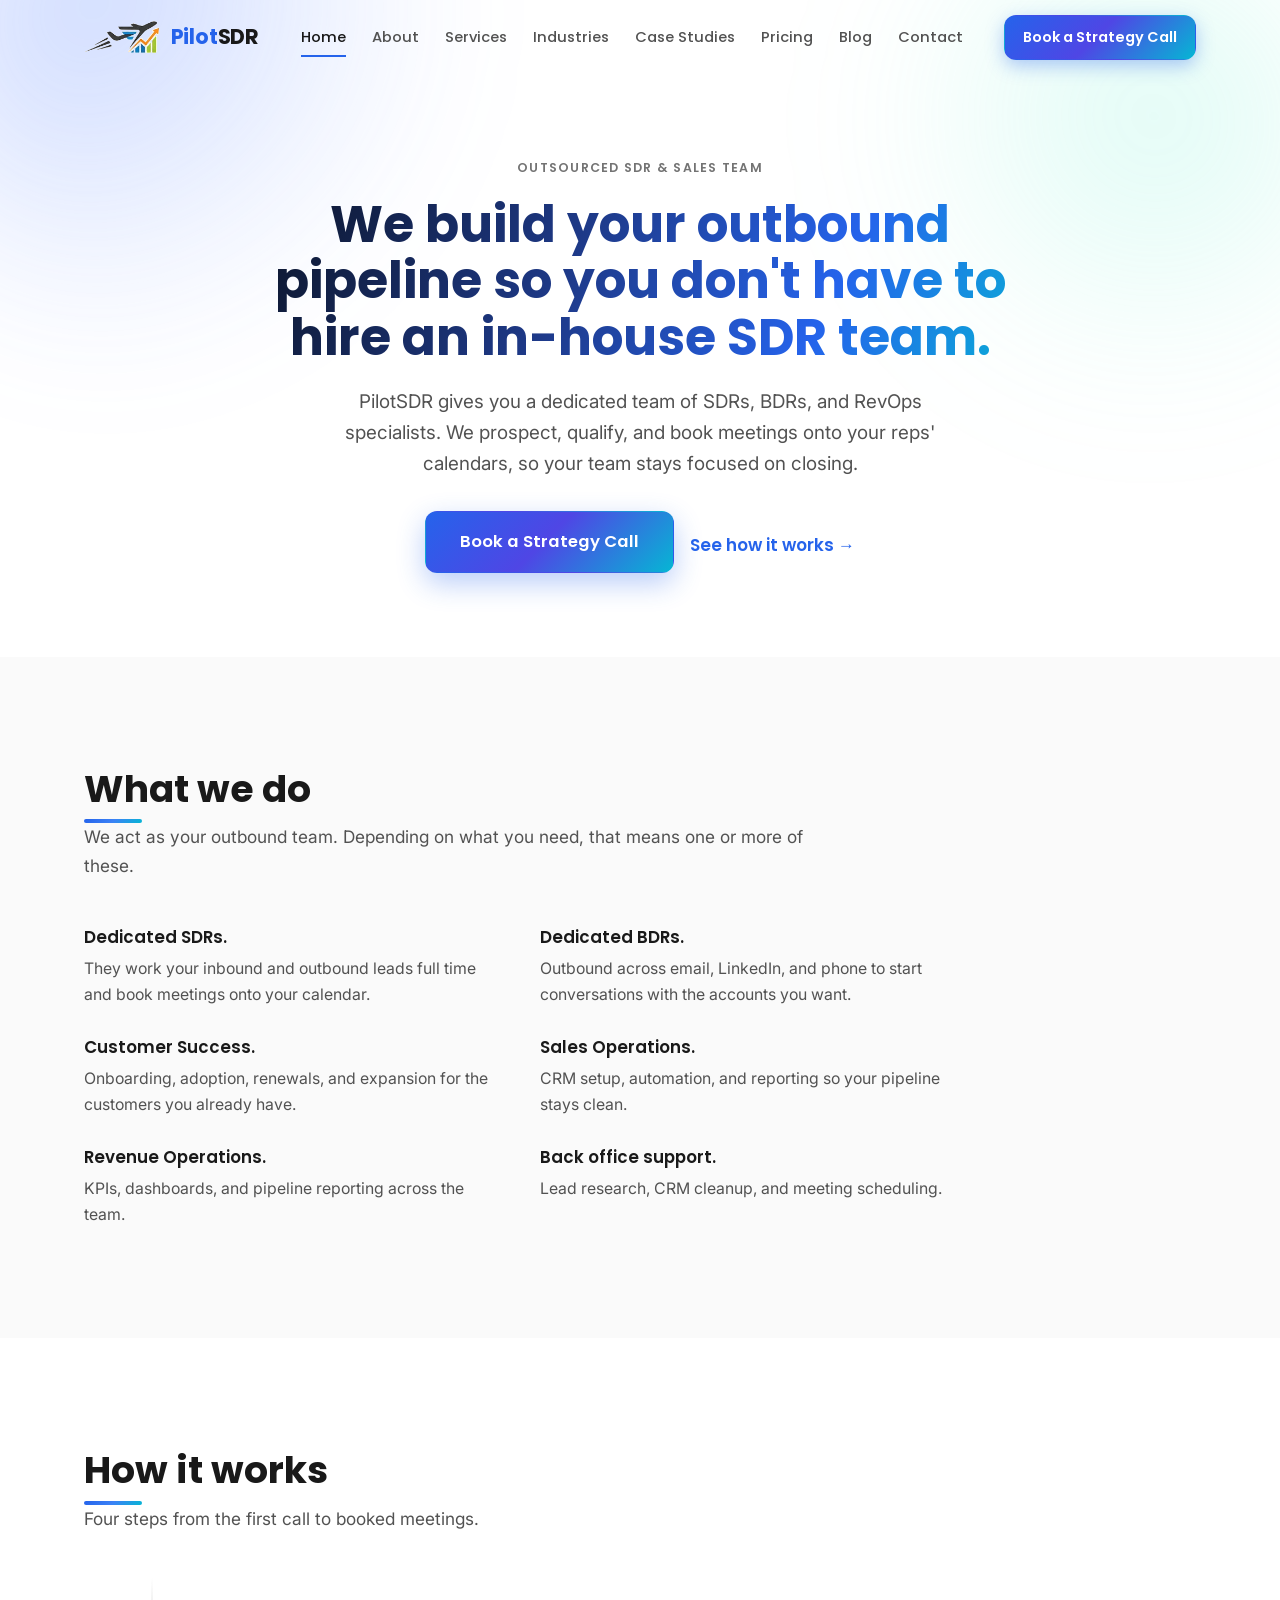
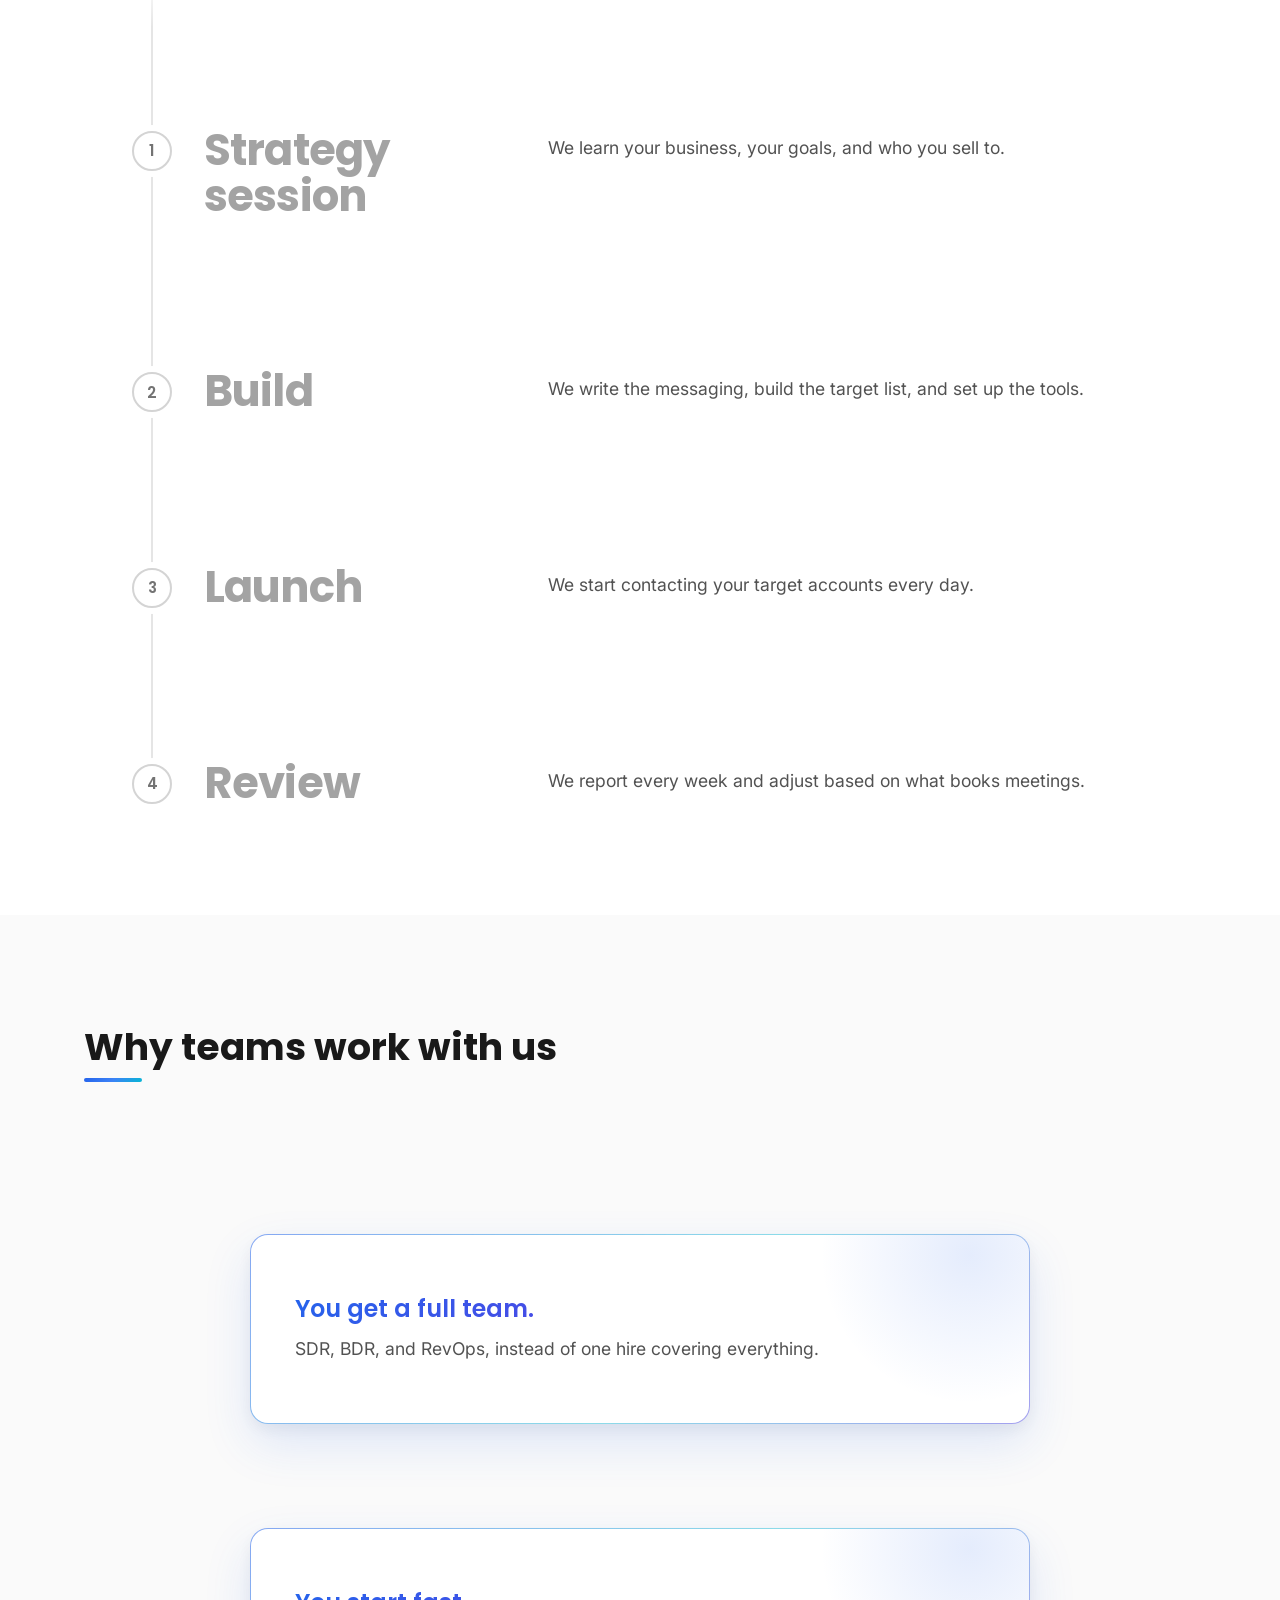
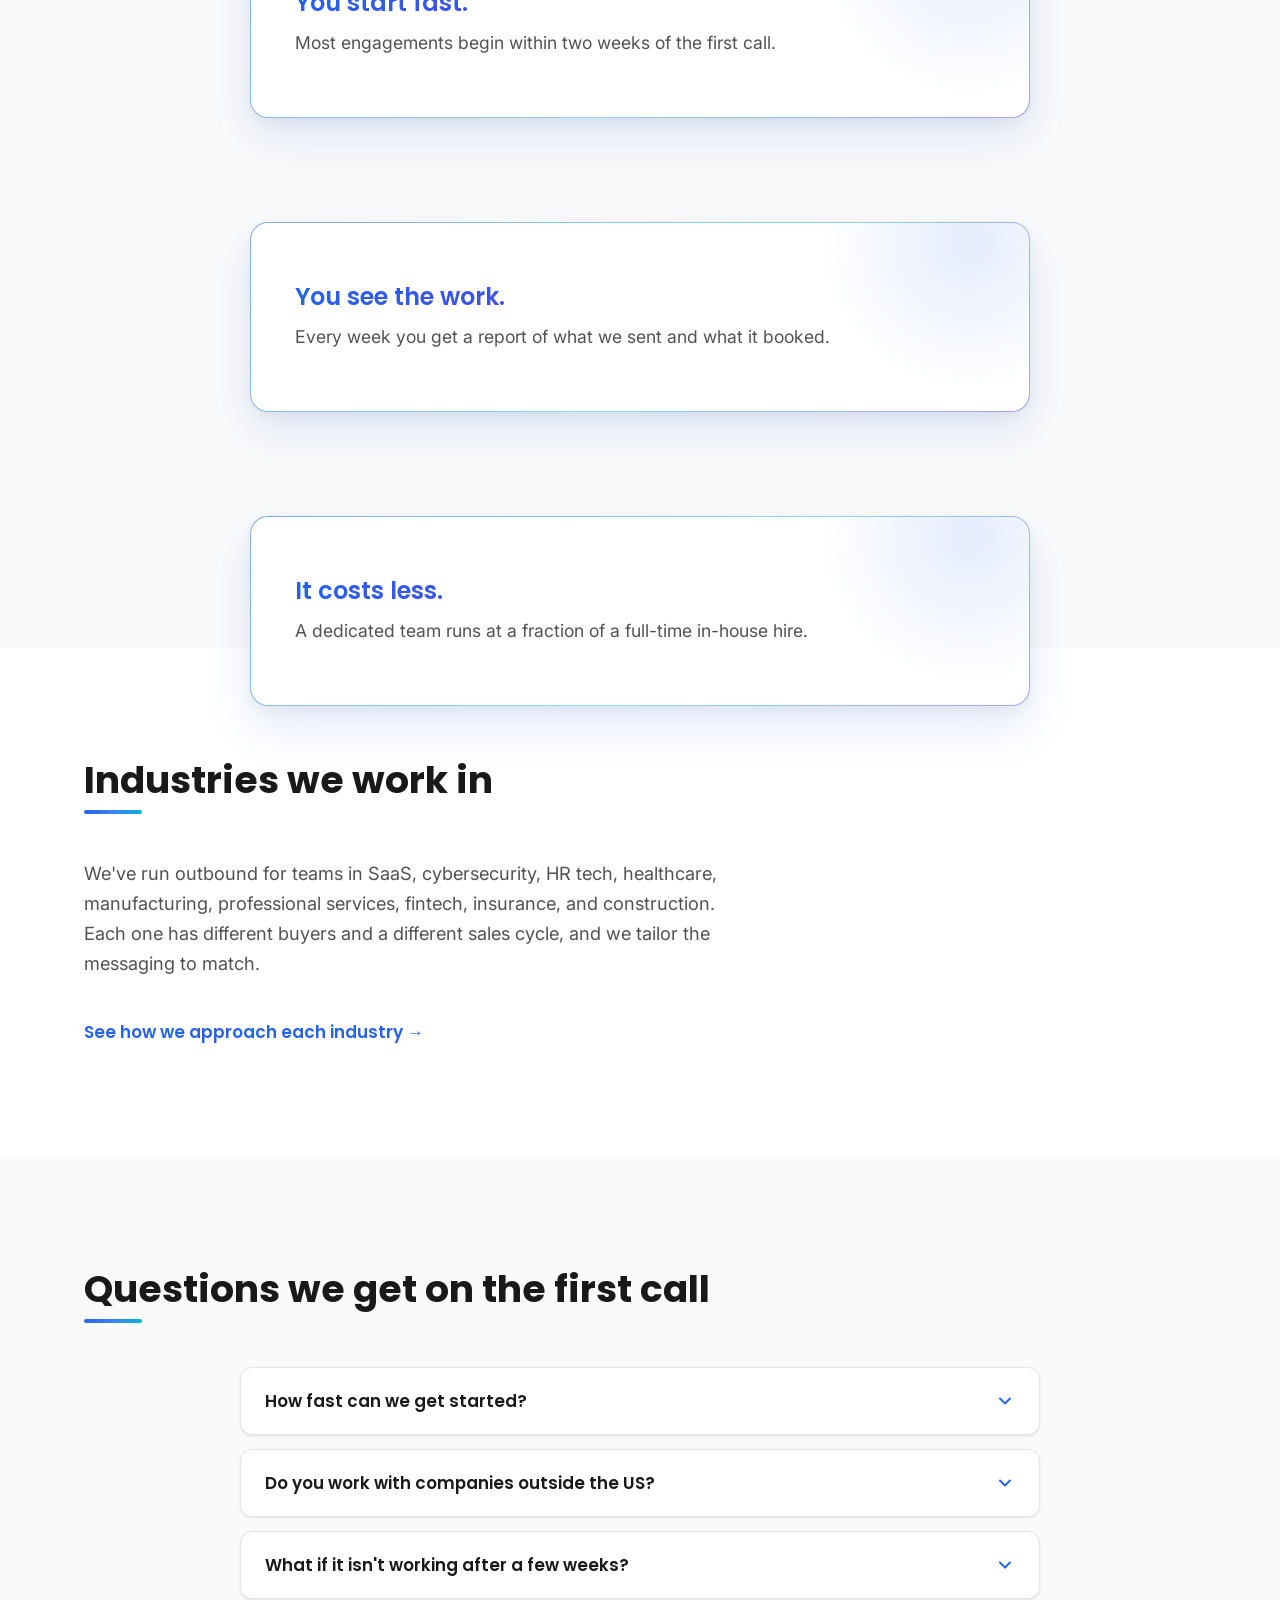
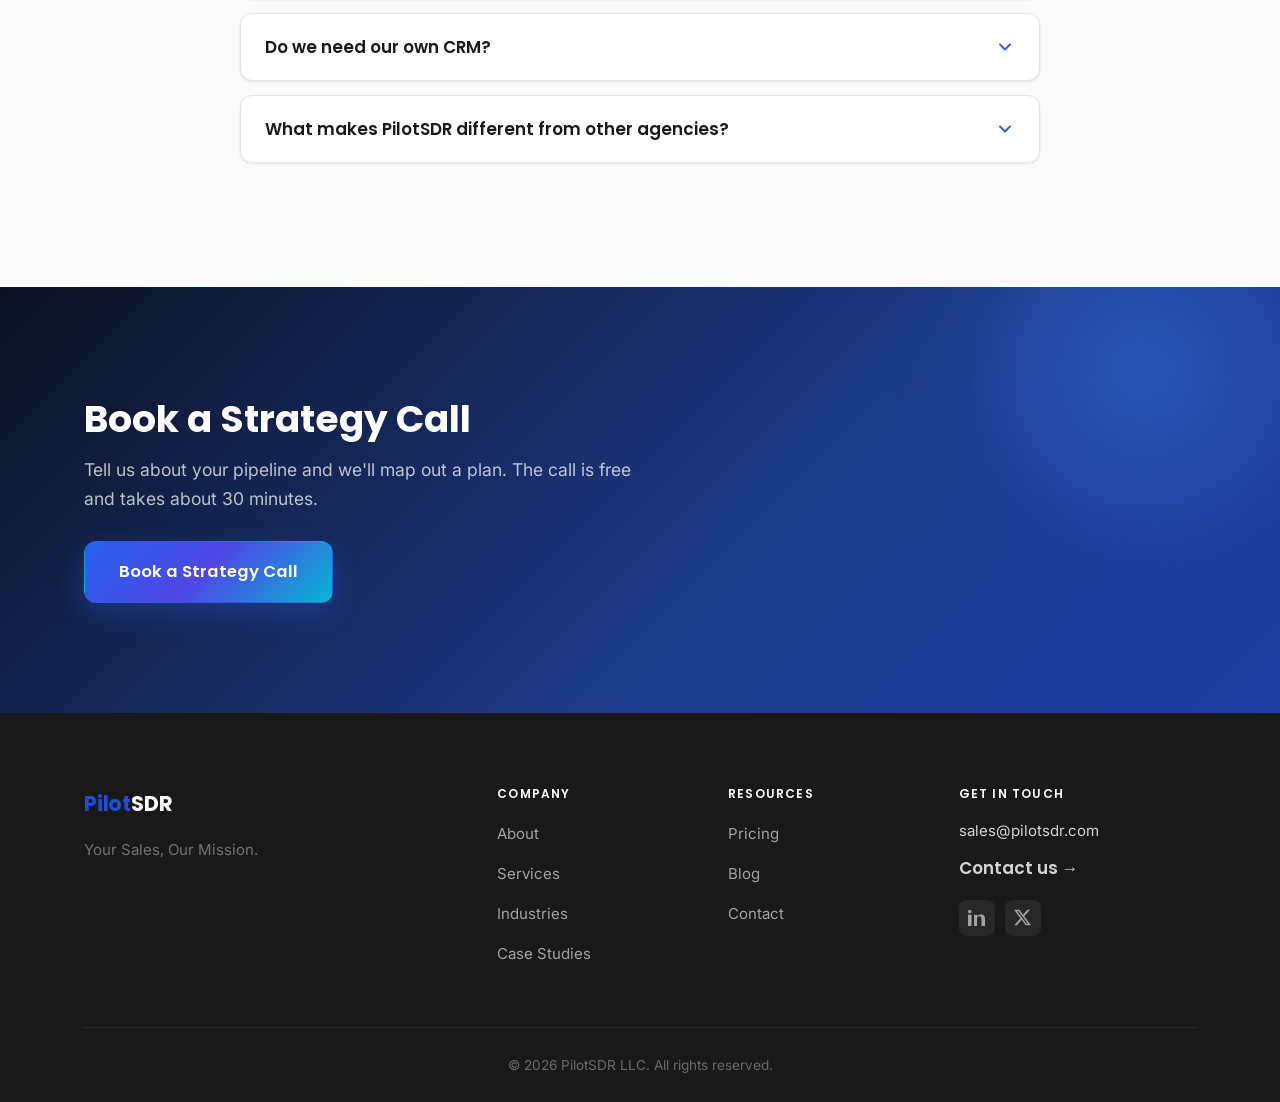
==== commit b31f9d11: "Site updates: remove em dashes, add contact details, blog posts - Remove all em dashes across HTML/C" ====
--- a/index.html
+++ b/index.html
@@ -1,7 +1,7 @@
 <!DOCTYPE html>
 <html lang="en">
 <head>
-<!-- PilotSDR — Home -->
+<!-- PilotSDR, Home -->
 <meta charset="UTF-8" />
 <meta name="viewport" content="width=device-width, initial-scale=1.0" />
 <title>PilotSDR | Outsourced SDR and sales team for B2B companies</title>
@@ -18,10 +18,10 @@
 {
   "@context": "https://schema.org",
   "@type": "Organization",
-  "name": "PilotSDR",
+  "name": "PilotSDR LLC",
   "description": "PilotSDR is an outsourced outbound team of SDRs, BDRs, Customer Success, RevOps, and Sales Operations specialists for B2B companies.",
   "url": "https://pilotsdr.com",
-  "email": "Sales@pilotsdr.com",
+  "email": "sales@pilotsdr.com",
   "sameAs": ["https://www.linkedin.com/company/pilotsdr", "https://twitter.com/pilotsdr"]
 }
 </script>
@@ -191,7 +191,7 @@
       </div>
       <div class="col-cta">
         <h5>Get in touch</h5>
-        <a href="mailto:Sales@pilotsdr.com" class="fmail">Sales@pilotsdr.com</a>
+        <a href="mailto:sales@pilotsdr.com" class="fmail">sales@pilotsdr.com</a>
         <a href="contact.html" class="arrow-link">Contact us →</a>
         <div class="socials" style="margin-top:18px">
           <a href="#" aria-label="LinkedIn"><svg viewBox="0 0 24 24" fill="currentColor"><path d="M4.98 3.5C4.98 4.88 3.87 6 2.5 6S0 4.88 0 3.5 1.12 1 2.5 1s2.48 1.12 2.48 2.5zM.02 8h4.96v16H.02V8zM8.5 8h4.75v2.19h.07c.66-1.25 2.28-2.57 4.69-2.57C22.9 7.62 24 10.13 24 14.02V24h-4.96v-8.85c0-2.11-.04-4.83-2.94-4.83-2.94 0-3.39 2.3-3.39 4.68V24H8.5V8z"/></svg></a>
@@ -199,7 +199,7 @@
         </div>
       </div>
     </div>
-    <div class="footer-bottom">© 2026 PilotSDR. All rights reserved.</div>
+    <div class="footer-bottom">© 2026 PilotSDR LLC. All rights reserved.</div>
   </div>
 </footer>
 
--- a/css/styles.css
+++ b/css/styles.css
@@ -1,5 +1,5 @@
 /* ============================================================
-   PilotSDR — Design System (per Build Guide)
+   PilotSDR, Design System (per Build Guide)
    Clean · white · minimal. Colors, fonts, buttons, animations,
    and spacing follow the document exactly.
    ============================================================ */
@@ -91,7 +91,7 @@
   transition: transform .16s ease, background .16s ease, color .16s ease, border-color .16s ease;
 }
 .btn:hover { transform: translateY(-1px); }               /* subtle lift, no glow */
-.btn-cta { background: var(--green); color: #fff; }        /* primary action — green */
+.btn-cta { background: var(--green); color: #fff; }        /* primary action, green */
 .btn-cta:hover { background: var(--green-dark); color: #fff; }
 .btn-primary { background: var(--blue); color: #fff; }
 .btn-primary:hover { background: var(--accent-blue); color: #fff; }
@@ -104,13 +104,13 @@
 .btn-row.center { justify-content: center; }
 
 /* ============================================================
-   NAV — sticky, transparent on hero → solid on scroll
+   NAV, sticky, transparent on hero → solid on scroll
    ============================================================ */
 .nav { position: fixed; inset: 0 0 auto 0; height: var(--nav-h); z-index: 1000; display: flex; align-items: center; background: transparent; border-bottom: 1px solid transparent; transition: background .3s ease, box-shadow .3s ease, border-color .3s ease; }
 .nav.solid { background: #fff; border-bottom-color: var(--gray-200); box-shadow: var(--shadow-sm); }
 .nav .container { display: flex; align-items: center; justify-content: space-between; width: 100%; }
 
-/* logo — renders "PilotSDR" as one word (gap:0 between text parts) */
+/* logo, renders "PilotSDR" as one word (gap:0 between text parts) */
 .logo { display: inline-flex; align-items: center; gap: 0; font-family: var(--font-head); font-weight: 700; font-size: 1.32rem; color: var(--blue); letter-spacing: -0.01em; }
 .logo-ico { height: 34px; width: auto; margin-right: 11px; display: block; }
 .logo b { color: var(--dark); font-weight: 700; }
@@ -190,7 +190,7 @@
 .logo-ph { height: 40px; min-width: 128px; border-radius: 8px; background: var(--gray-100); color: var(--gray-400); display: flex; align-items: center; justify-content: center; font-family: var(--font-head); font-weight: 600; font-size: .9rem; }
 
 /* ============================================================
-   HOW IT WORKS — steps
+   HOW IT WORKS, steps
    ============================================================ */
 .steps { display: grid; grid-template-columns: repeat(4,1fr); gap: 26px; position: relative; }
 .step { position: relative; }
@@ -219,14 +219,14 @@
 .who .role { font-size: .85rem; color: var(--gray-500); }
 
 /* ============================================================
-   FINAL CTA — dark / blue gradient
+   FINAL CTA, dark / blue gradient
    ============================================================ */
 .cta-band { background: var(--dark); color: #fff; }
 .cta-band h2 { color: #fff; margin-bottom: 14px; }
 .cta-band p { color: rgba(255,255,255,.72); max-width: 560px; margin: 0 0 28px; font-size: 1.1rem; }
 
 /* ============================================================
-   SERVICES PAGE — alternating rows
+   SERVICES PAGE, alternating rows
    ============================================================ */
 .split { display: grid; grid-template-columns: 1fr 1fr; gap: 60px; align-items: center; }
 .split.reverse .split-media { order: 2; }
@@ -364,12 +364,12 @@
 .footer-bottom { text-align: center; padding: 26px 0; color: #6b6b6b; font-size: .85rem; }
 
 /* ============================================================
-   SCROLL ANIMATIONS — calm fade + slide up
+   SCROLL ANIMATIONS, calm fade + slide up
    ============================================================ */
 /* thin scroll-progress bar (top of page, site-wide) */
 .scroll-progress { position: fixed; top: 0; left: 0; height: 3px; width: 0; background: var(--blue); z-index: 1100; pointer-events: none; }
 
-/* ScrollStack — pinned stacking cards (vanilla port of reactbits ScrollStack) */
+/* ScrollStack, pinned stacking cards (vanilla port of reactbits ScrollStack) */
 .scroll-stack { max-width: 780px; margin: 0 auto; }
 .scroll-stack-card { position: sticky; background: #fff; border: 1px solid var(--gray-200); border-radius: var(--radius-lg); padding: 40px 44px; margin-bottom: 84px; min-height: 190px; display: flex; flex-direction: column; justify-content: center; box-shadow: 0 12px 32px rgba(25,25,25,.07); transform-origin: top center; will-change: transform; }
 .scroll-stack-card:last-child { margin-bottom: 0; }
@@ -390,7 +390,7 @@
   .scroll-stack-card { position: relative; top: auto !important; margin-bottom: 20px; transform: none !important; opacity: 1 !important; }
 }
 
-/* Scroll timeline — vanilla port of Aceternity Timeline: STICKY titles pin while content scrolls, line draws downward */
+/* Scroll timeline, vanilla port of Aceternity Timeline: STICKY titles pin while content scrolls, line draws downward */
 .timeline { position: relative; max-width: 1040px; margin: 0 auto; }
 .tl-track { position: absolute; left: 31px; top: 0; bottom: 0; width: 2px; background: linear-gradient(to bottom, transparent, var(--gray-200) 6%, var(--gray-200) 94%, transparent); }
 .tl-fill { position: absolute; left: 31px; top: 0; width: 2px; height: 0; background: linear-gradient(to top, var(--blue) 0%, var(--accent-blue) 9%, rgba(37,99,235,0) 34%); border-radius: 9999px; z-index: 1; opacity: 0; }
@@ -462,7 +462,7 @@
 }
 
 /* ============================================================
-   ✦ FANCY LAYER — appended enhancement (client "fancy" request).
+   ✦ FANCY LAYER, appended enhancement (client "fancy" request).
    Everything below can be deleted to return to the minimal look;
    full revert: git reset --hard original.
    ============================================================ */
@@ -542,7 +542,7 @@
   .btn-cta::after, .btn-primary::after { display: none; }
 }
 
-/* ✦ FANCY — Why (ScrollStack) cards: gradient border, glow, gradient heading */
+/* ✦ FANCY, Why (ScrollStack) cards: gradient border, glow, gradient heading */
 .scroll-stack-card {
   border: 1.5px solid transparent;
   background:
@@ -560,3 +560,15 @@
   background: var(--grad-blue); -webkit-background-clip: text; background-clip: text; color: transparent;
   display: inline-block;
 }
+
+/* ---------- Blog article (single post) ---------- */
+.article { max-width: 760px; margin-inline: auto; }
+.article .post-meta { color: var(--gray-500); font-size: .92rem; margin-bottom: 26px; }
+.article p { margin-bottom: 20px; font-size: 1.06rem; }
+.article h2 { margin: 40px 0 14px; }
+.article h3 { margin: 30px 0 10px; }
+.article ul { list-style: disc; padding-left: 22px; margin: 0 0 22px; }
+.article ul li { margin-bottom: 10px; }
+.article blockquote { border-left: 3px solid var(--blue); padding: 6px 0 6px 20px; margin: 26px 0; color: var(--dark); font-family: var(--font-head); font-size: 1.15rem; }
+.article .back-link { display: inline-block; margin-top: 8px; font-weight: 600; }
+.post-img.hero-img { height: 300px; border-radius: var(--radius-lg); border: 1px solid var(--gray-200); margin-bottom: 34px; }
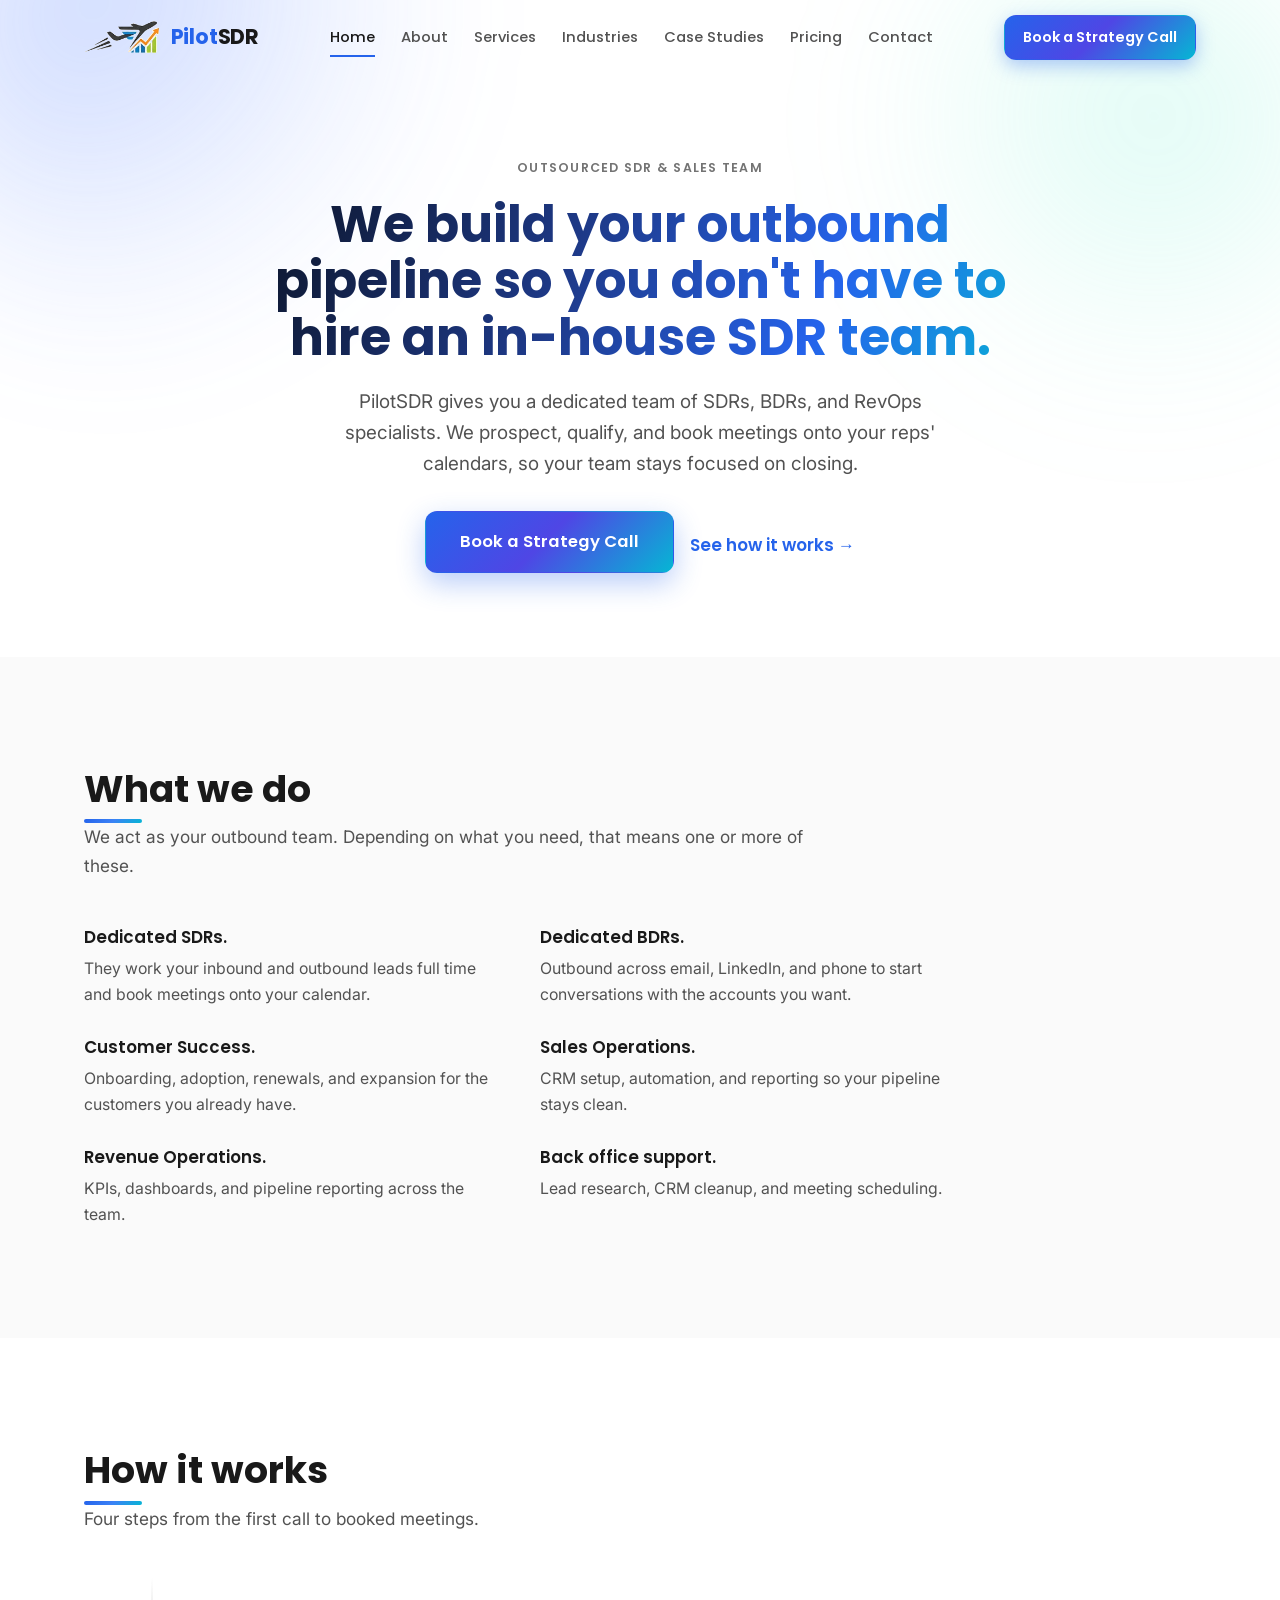
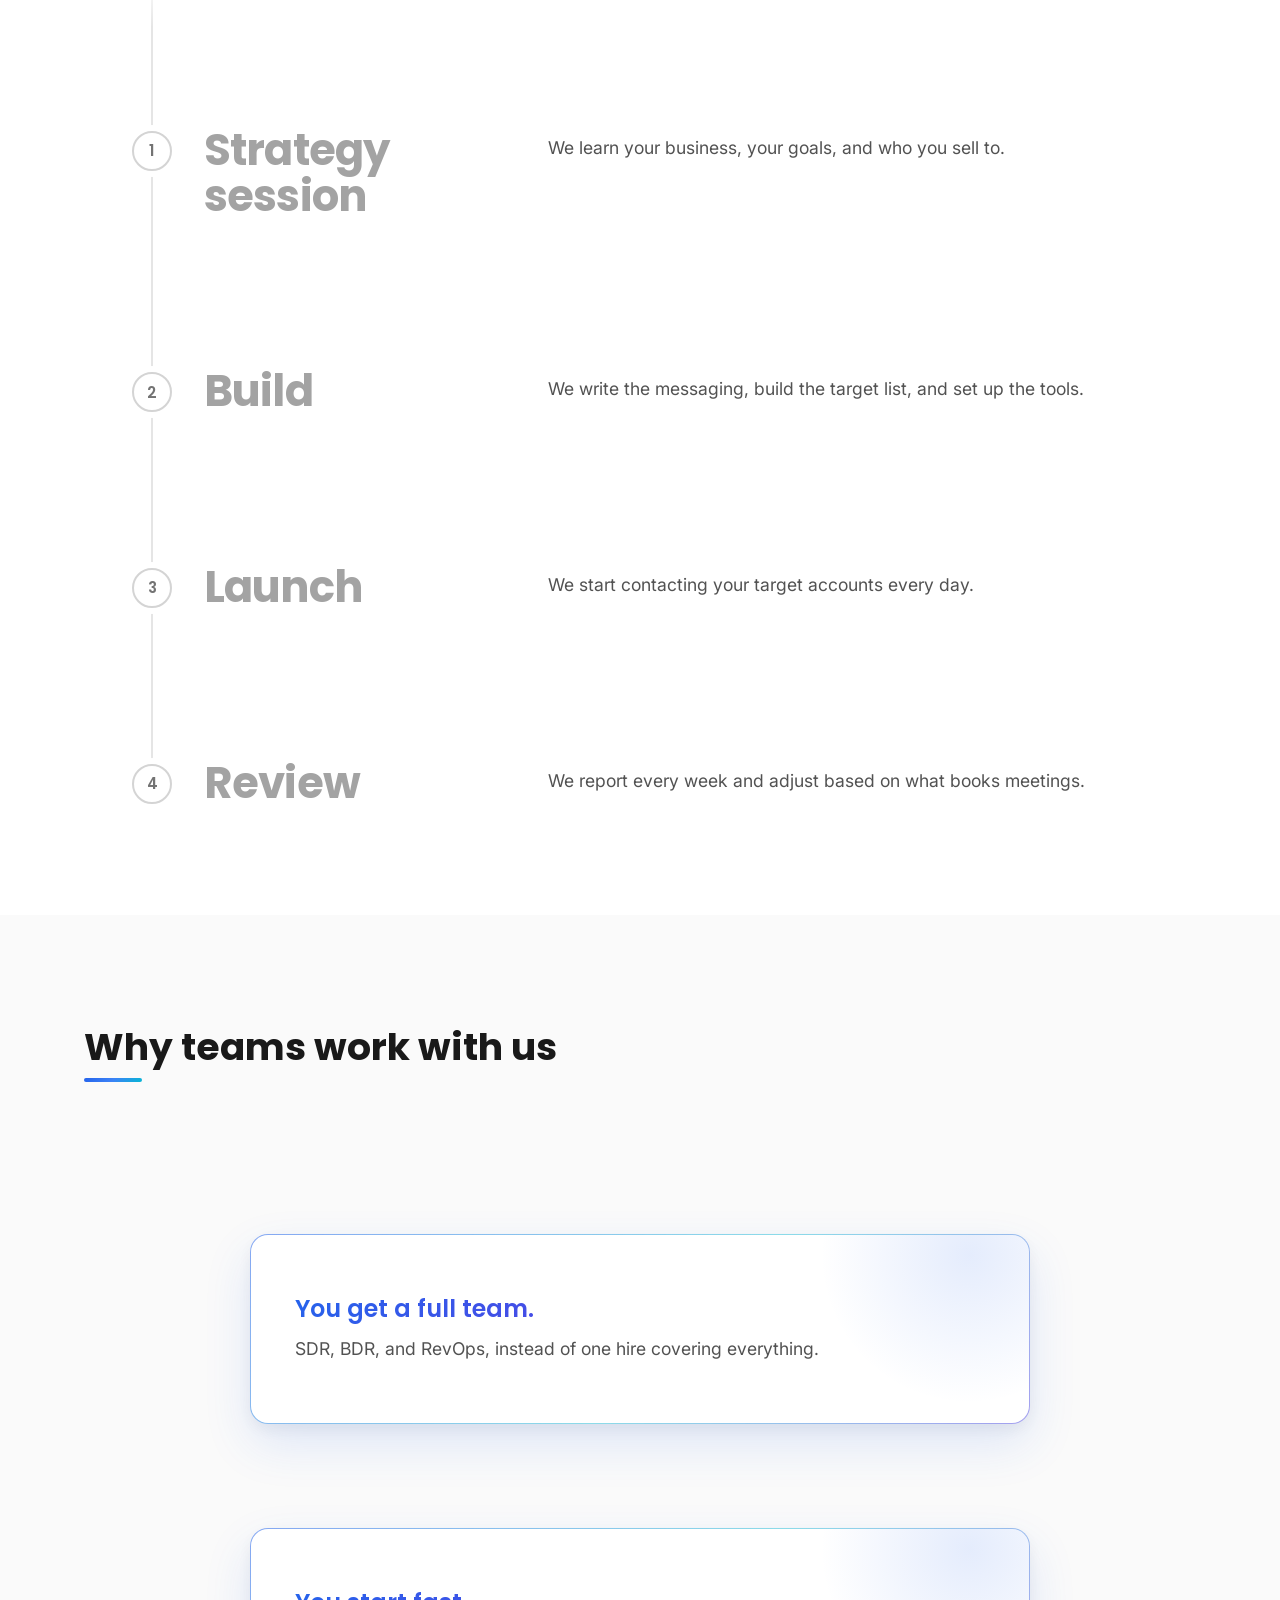
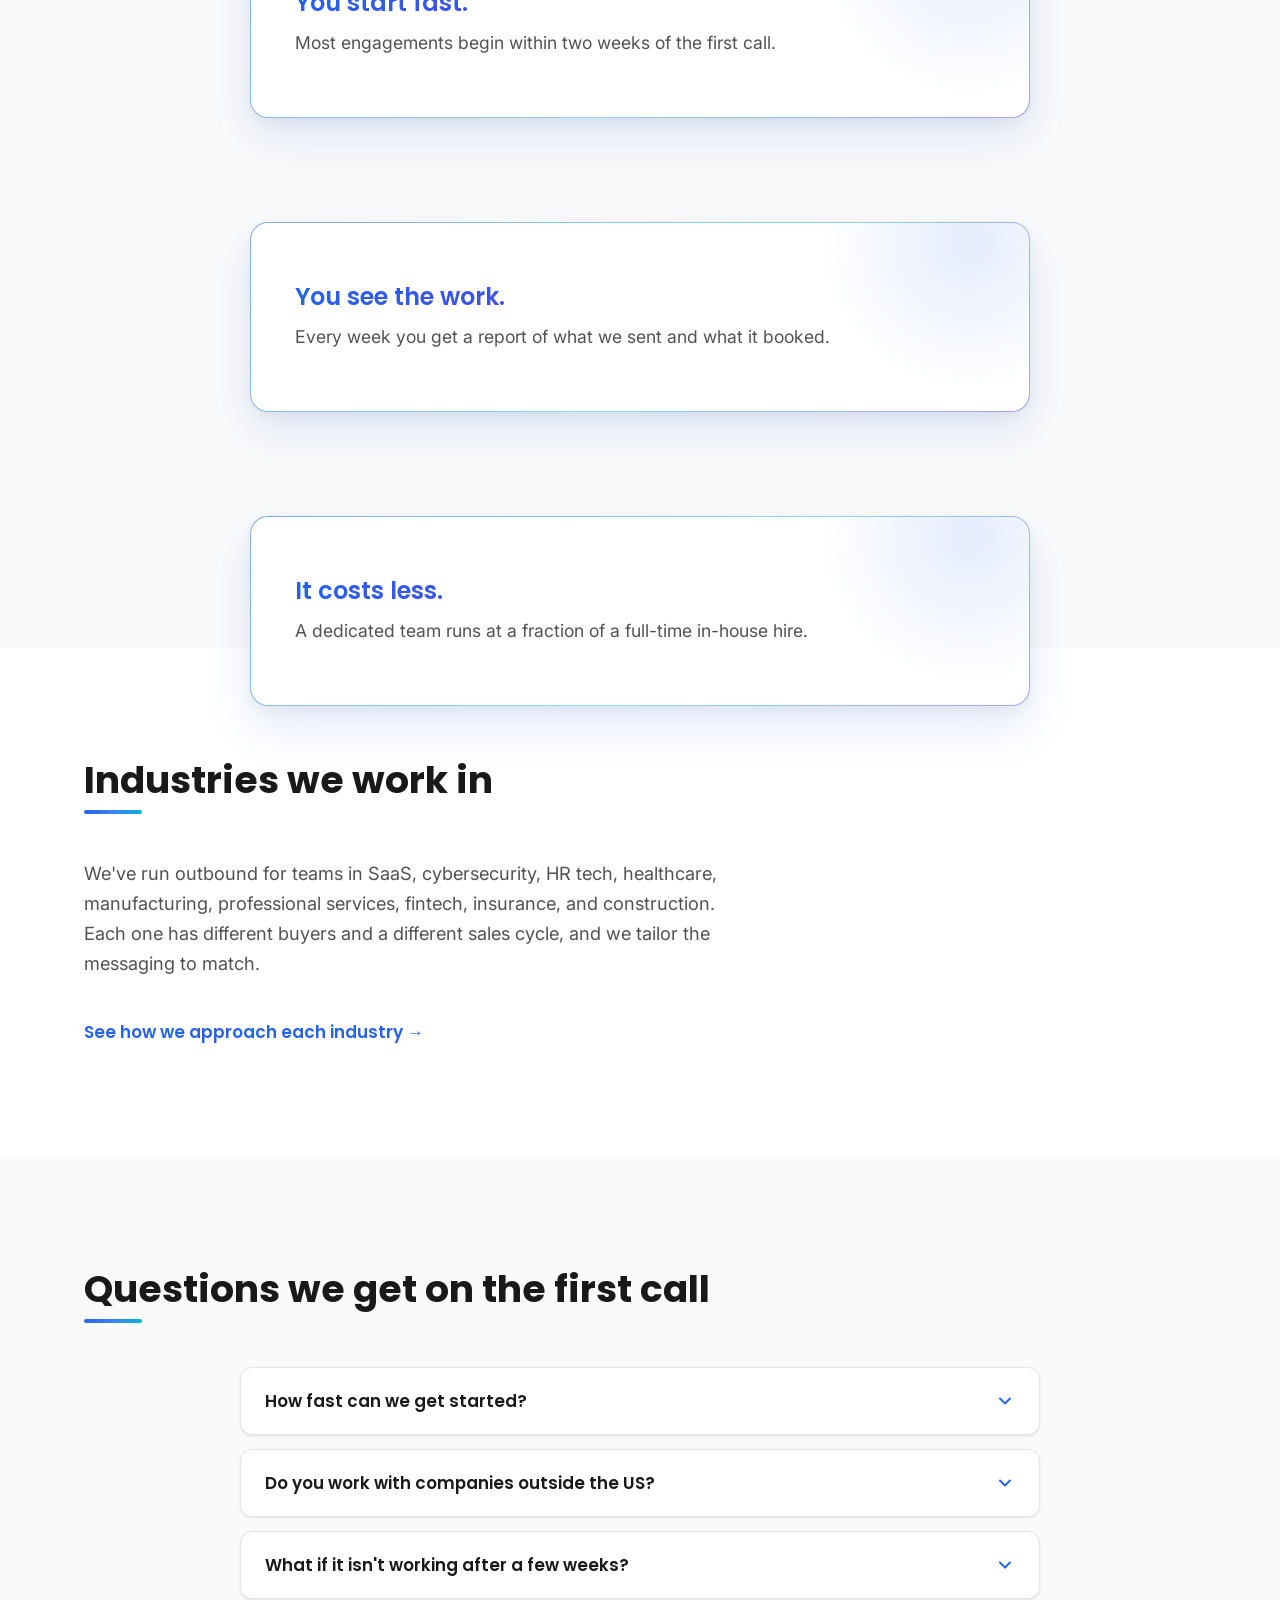
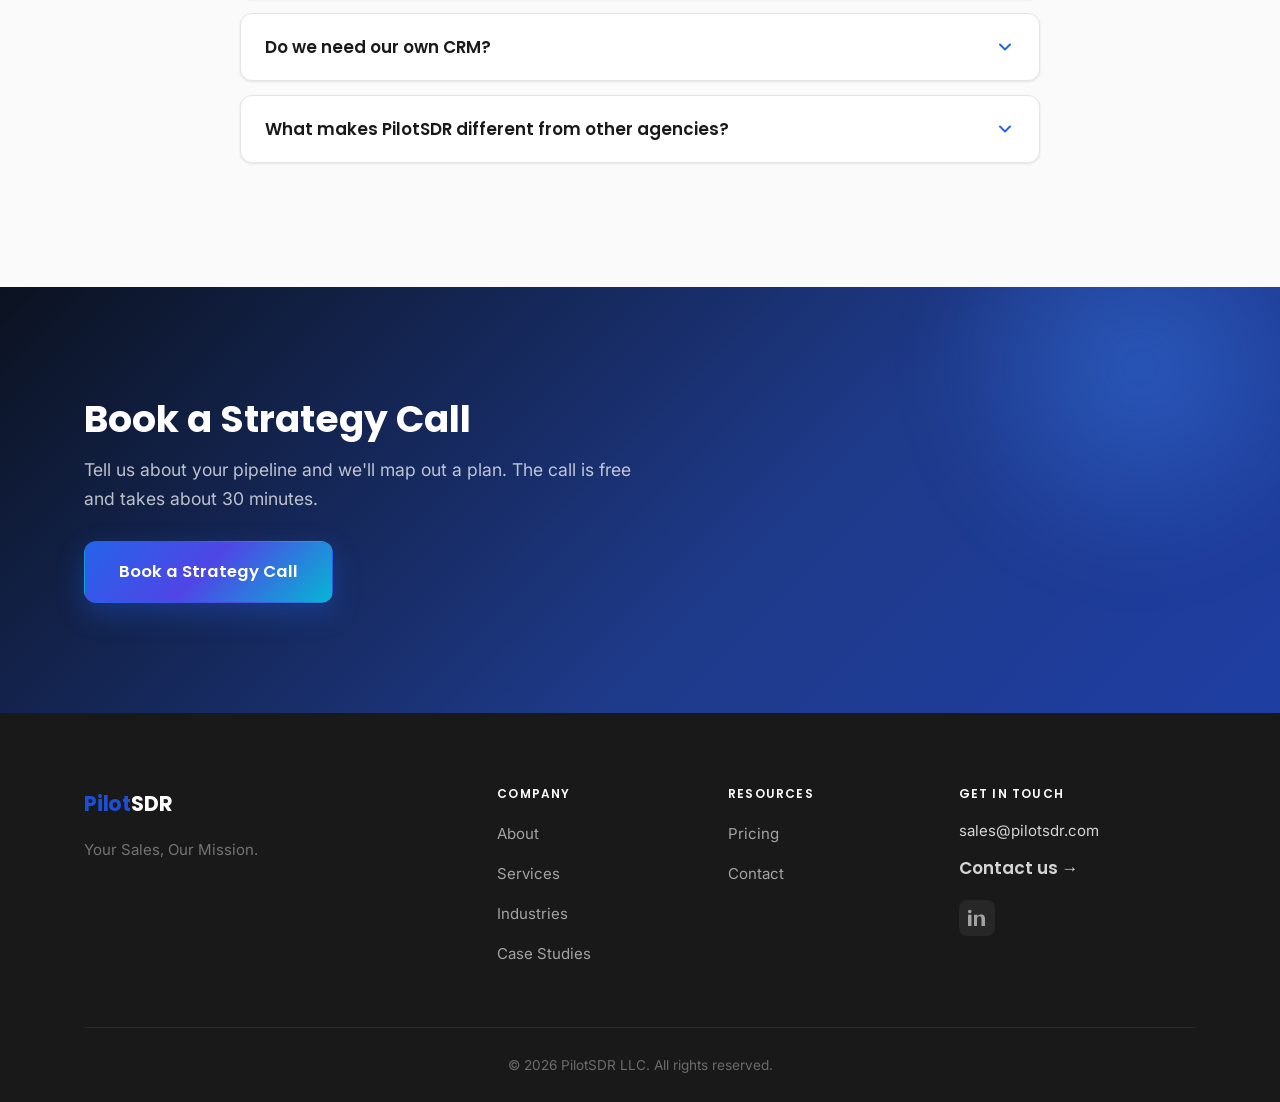
==== commit 746b0974: "Apply dev changelog: remove Blog, add case studies, fix socials - Remove Blog page + all blog articl" ====
--- a/index.html
+++ b/index.html
@@ -22,7 +22,7 @@
   "description": "PilotSDR is an outsourced outbound team of SDRs, BDRs, Customer Success, RevOps, and Sales Operations specialists for B2B companies.",
   "url": "https://pilotsdr.com",
   "email": "sales@pilotsdr.com",
-  "sameAs": ["https://www.linkedin.com/company/pilotsdr", "https://twitter.com/pilotsdr"]
+  "sameAs": ["https://www.linkedin.com/company/pilotsdr/"]
 }
 </script>
 </head>
@@ -39,7 +39,6 @@
       <a href="industries.html">Industries</a>
       <a href="case-studies.html">Case Studies</a>
       <a href="pricing.html">Pricing</a>
-      <a href="blog.html">Blog</a>
       <a href="contact.html">Contact</a>
       <a href="contact.html" class="btn btn-cta">Book a Strategy Call</a>
     </nav>
@@ -187,15 +186,14 @@
       </div>
       <div>
         <h5>Resources</h5>
-        <ul><li><a href="pricing.html">Pricing</a></li><li><a href="blog.html">Blog</a></li><li><a href="contact.html">Contact</a></li></ul>
+        <ul><li><a href="pricing.html">Pricing</a></li><li><a href="contact.html">Contact</a></li></ul>
       </div>
       <div class="col-cta">
         <h5>Get in touch</h5>
         <a href="mailto:sales@pilotsdr.com" class="fmail">sales@pilotsdr.com</a>
         <a href="contact.html" class="arrow-link">Contact us →</a>
         <div class="socials" style="margin-top:18px">
-          <a href="#" aria-label="LinkedIn"><svg viewBox="0 0 24 24" fill="currentColor"><path d="M4.98 3.5C4.98 4.88 3.87 6 2.5 6S0 4.88 0 3.5 1.12 1 2.5 1s2.48 1.12 2.48 2.5zM.02 8h4.96v16H.02V8zM8.5 8h4.75v2.19h.07c.66-1.25 2.28-2.57 4.69-2.57C22.9 7.62 24 10.13 24 14.02V24h-4.96v-8.85c0-2.11-.04-4.83-2.94-4.83-2.94 0-3.39 2.3-3.39 4.68V24H8.5V8z"/></svg></a>
-          <a href="#" aria-label="Twitter/X"><svg viewBox="0 0 24 24" fill="currentColor"><path d="M18.9 1.15h3.68l-8.04 9.19L24 22.85h-7.41l-5.8-7.58-6.64 7.58H.46l8.6-9.83L0 1.15h7.6l5.24 6.93 6.06-6.93zm-1.29 19.5h2.04L6.49 3.24H4.3L17.61 20.65z"/></svg></a>
+          <a href="https://www.linkedin.com/company/pilotsdr/" target="_blank" rel="noopener" aria-label="LinkedIn"><svg viewBox="0 0 24 24" fill="currentColor"><path d="M4.98 3.5C4.98 4.88 3.87 6 2.5 6S0 4.88 0 3.5 1.12 1 2.5 1s2.48 1.12 2.48 2.5zM.02 8h4.96v16H.02V8zM8.5 8h4.75v2.19h.07c.66-1.25 2.28-2.57 4.69-2.57C22.9 7.62 24 10.13 24 14.02V24h-4.96v-8.85c0-2.11-.04-4.83-2.94-4.83-2.94 0-3.39 2.3-3.39 4.68V24H8.5V8z"/></svg></a>
         </div>
       </div>
     </div>
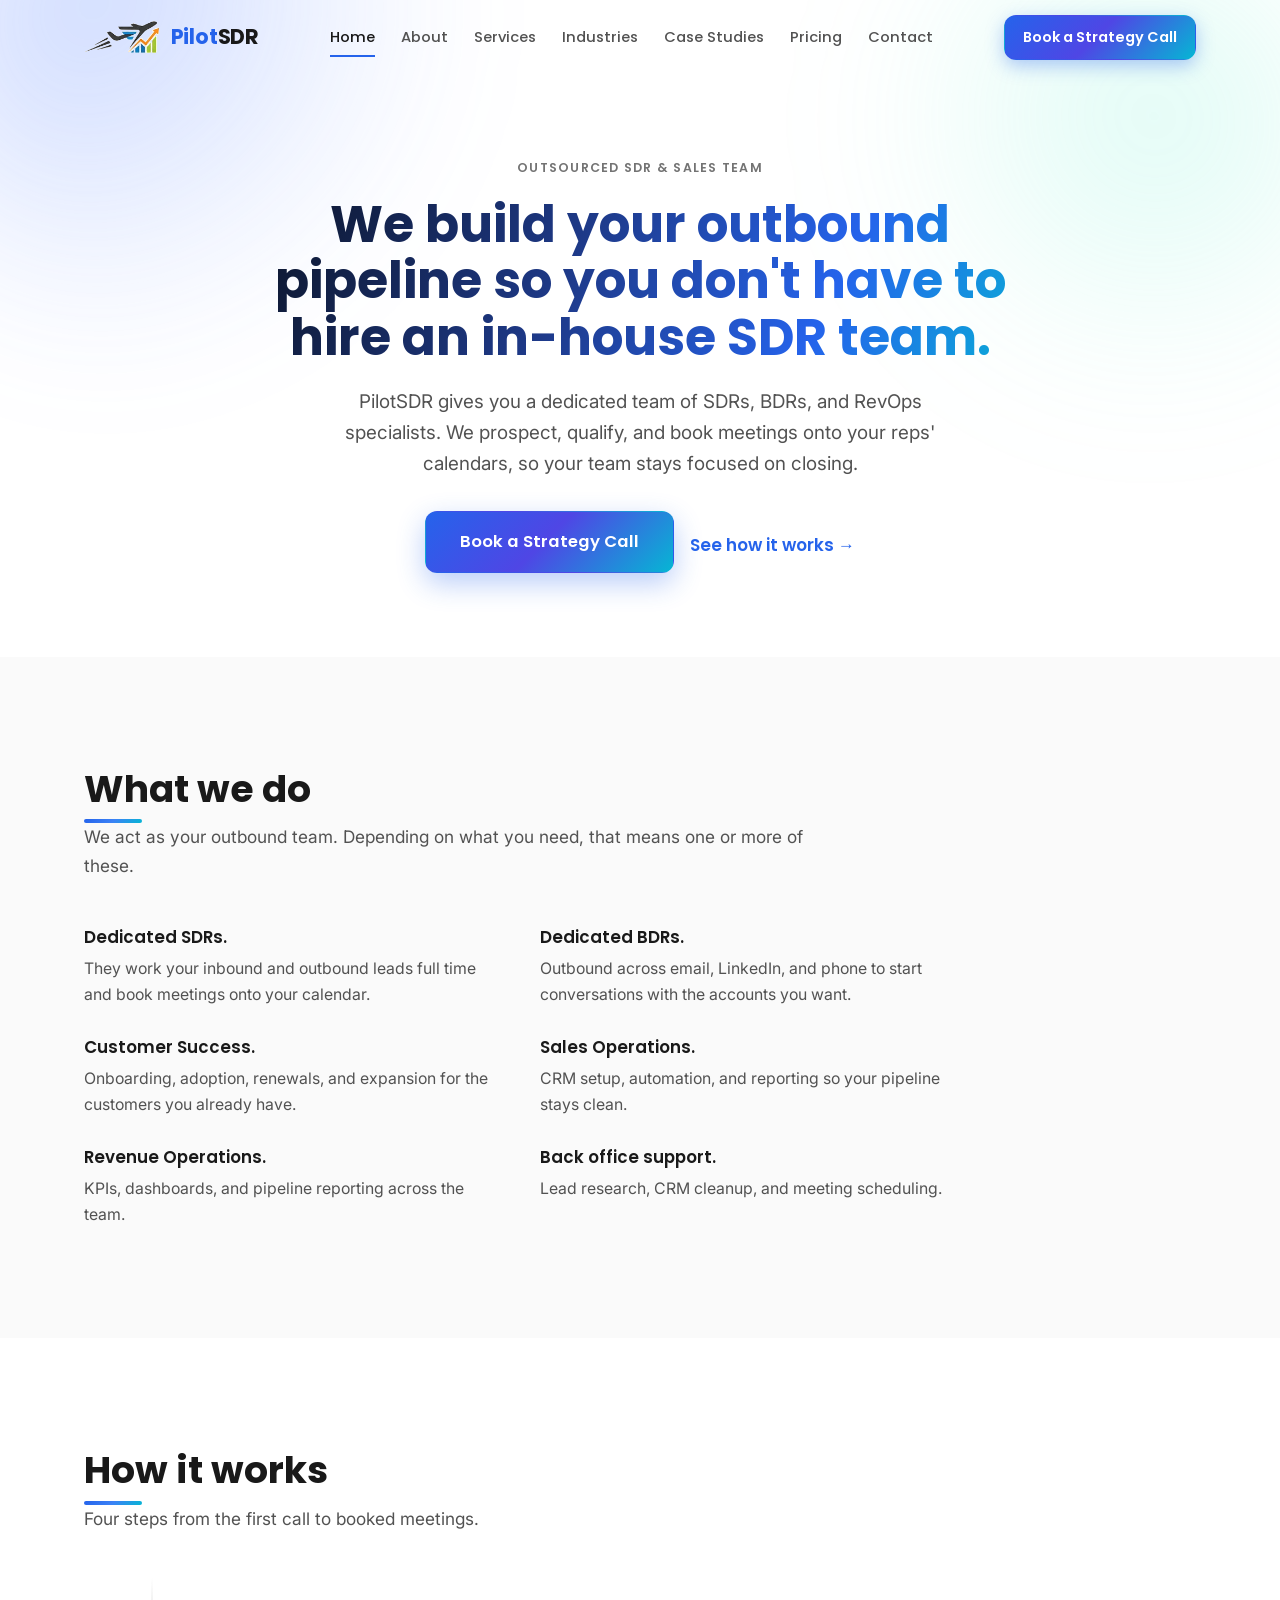
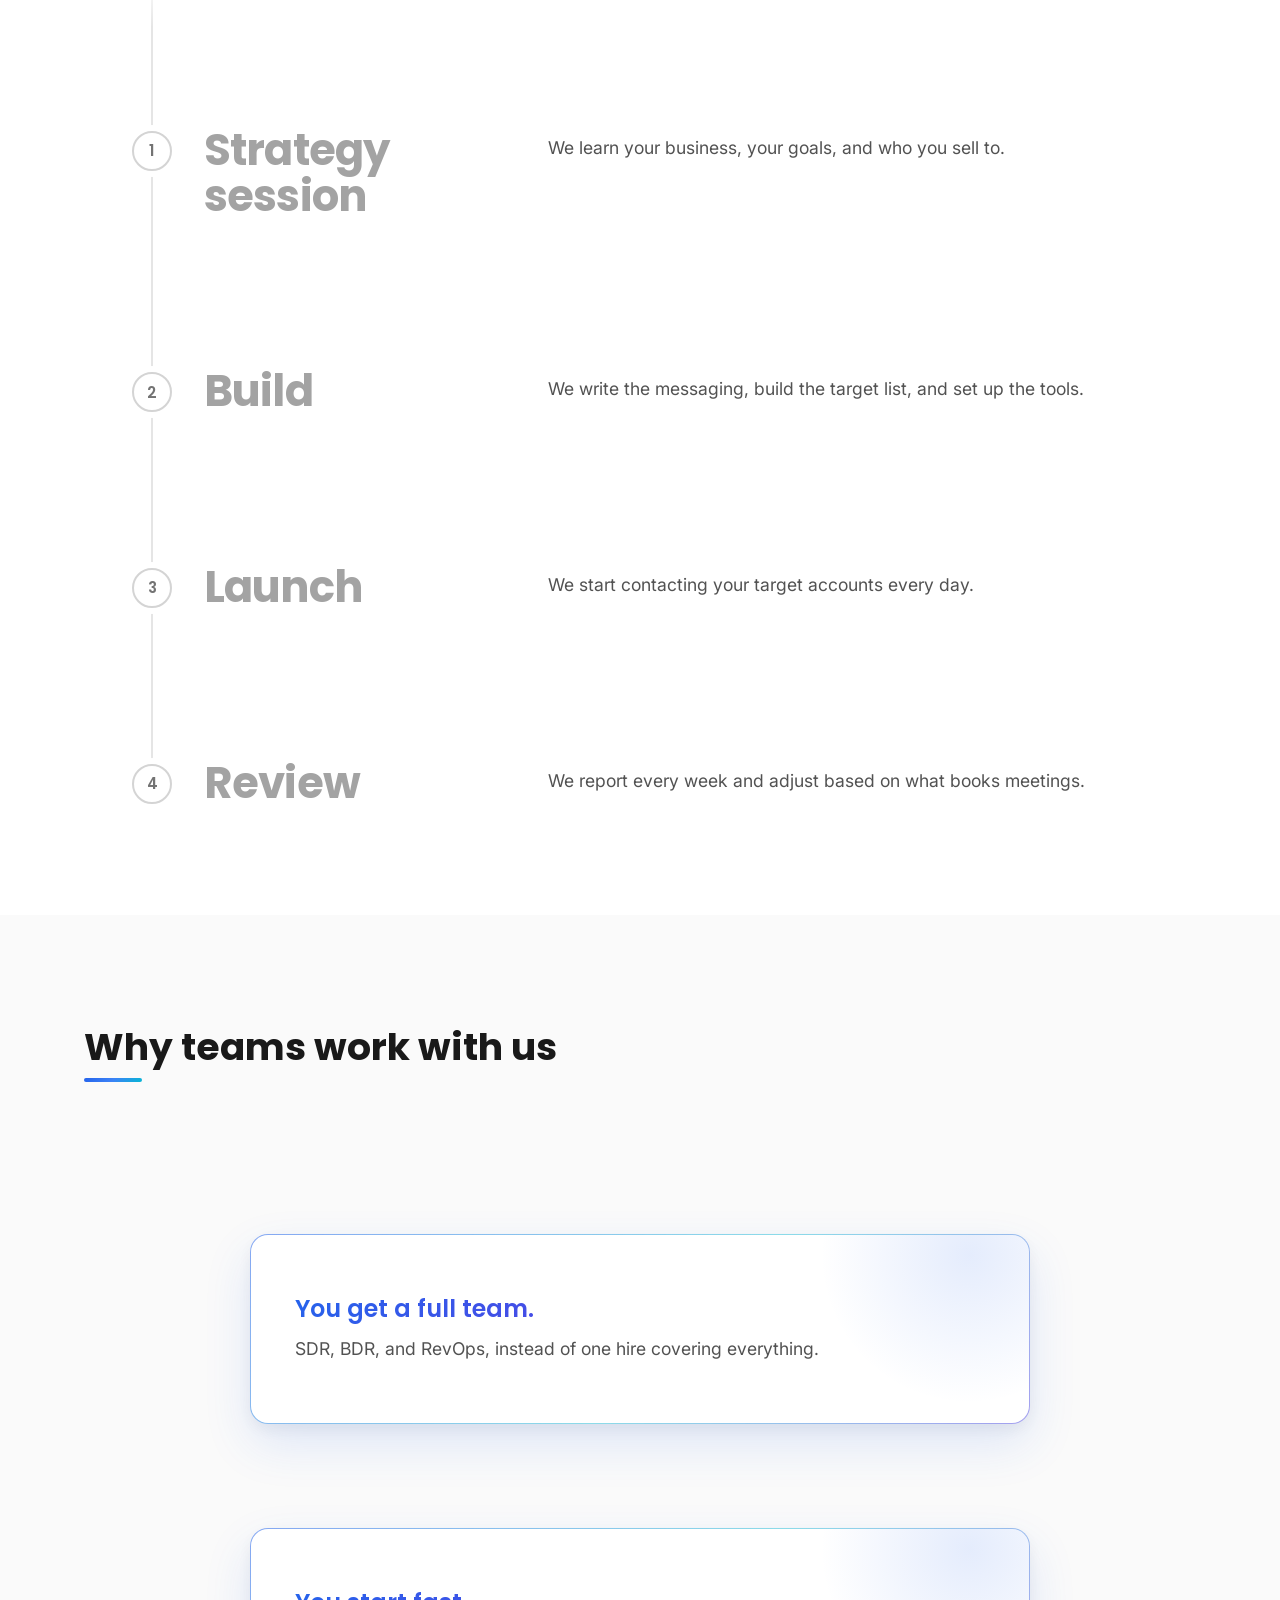
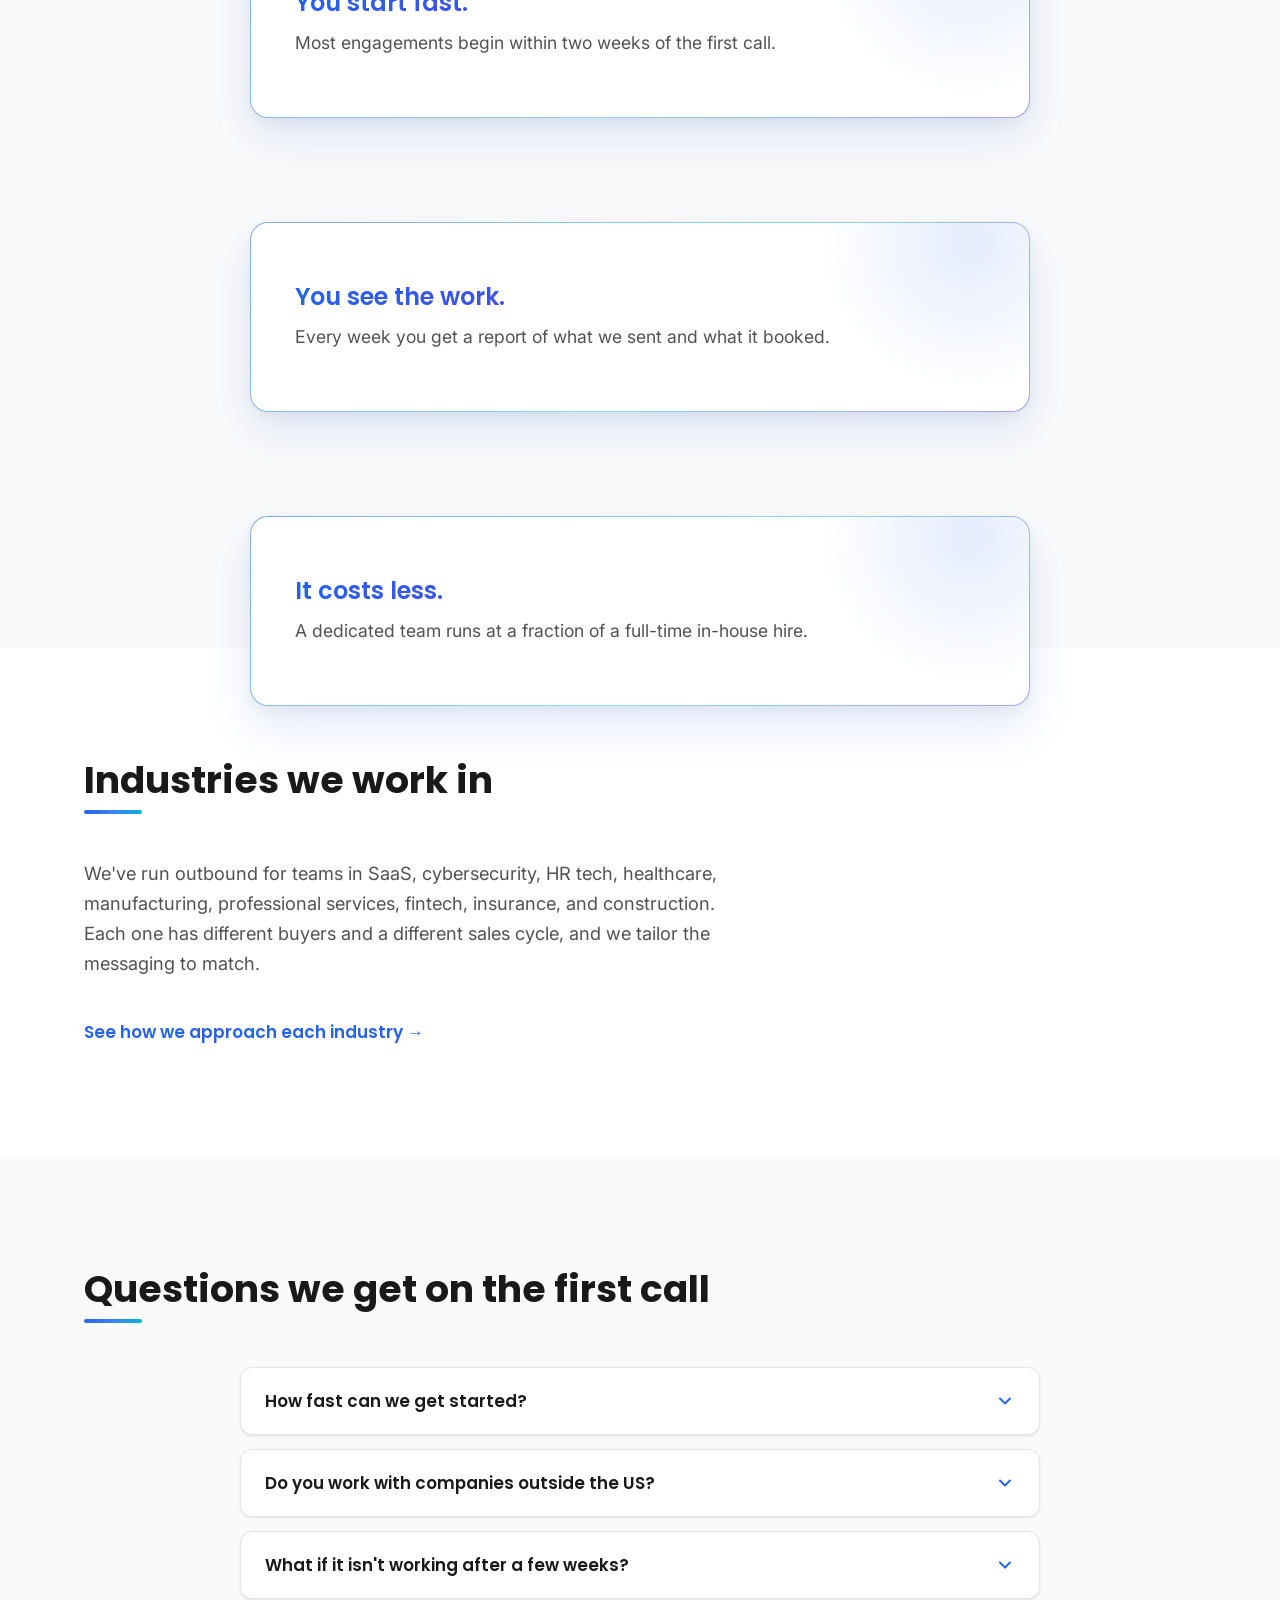
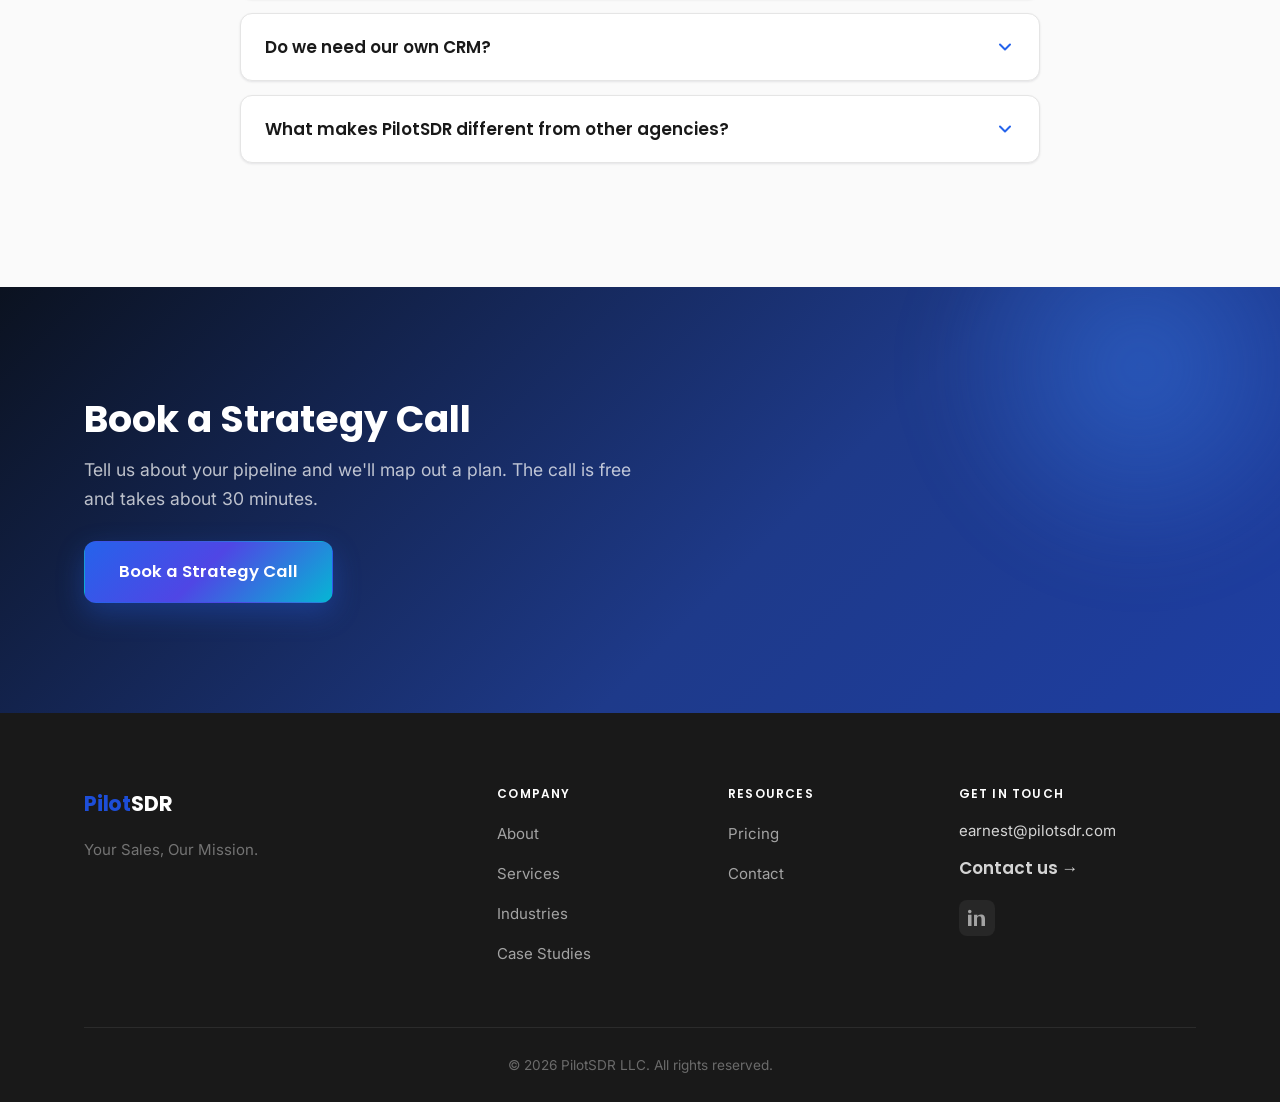
==== commit 2b858c92: "Connect contact form to Formspree; switch contact email to earnest@ - Wire form action to Formspree " ====
--- a/index.html
+++ b/index.html
@@ -21,7 +21,7 @@
   "name": "PilotSDR LLC",
   "description": "PilotSDR is an outsourced outbound team of SDRs, BDRs, Customer Success, RevOps, and Sales Operations specialists for B2B companies.",
   "url": "https://pilotsdr.com",
-  "email": "sales@pilotsdr.com",
+  "email": "earnest@pilotsdr.com",
   "sameAs": ["https://www.linkedin.com/company/pilotsdr/"]
 }
 </script>
@@ -190,7 +190,7 @@
       </div>
       <div class="col-cta">
         <h5>Get in touch</h5>
-        <a href="mailto:sales@pilotsdr.com" class="fmail">sales@pilotsdr.com</a>
+        <a href="mailto:earnest@pilotsdr.com" class="fmail">earnest@pilotsdr.com</a>
         <a href="contact.html" class="arrow-link">Contact us →</a>
         <div class="socials" style="margin-top:18px">
           <a href="https://www.linkedin.com/company/pilotsdr/" target="_blank" rel="noopener" aria-label="LinkedIn"><svg viewBox="0 0 24 24" fill="currentColor"><path d="M4.98 3.5C4.98 4.88 3.87 6 2.5 6S0 4.88 0 3.5 1.12 1 2.5 1s2.48 1.12 2.48 2.5zM.02 8h4.96v16H.02V8zM8.5 8h4.75v2.19h.07c.66-1.25 2.28-2.57 4.69-2.57C22.9 7.62 24 10.13 24 14.02V24h-4.96v-8.85c0-2.11-.04-4.83-2.94-4.83-2.94 0-3.39 2.3-3.39 4.68V24H8.5V8z"/></svg></a>
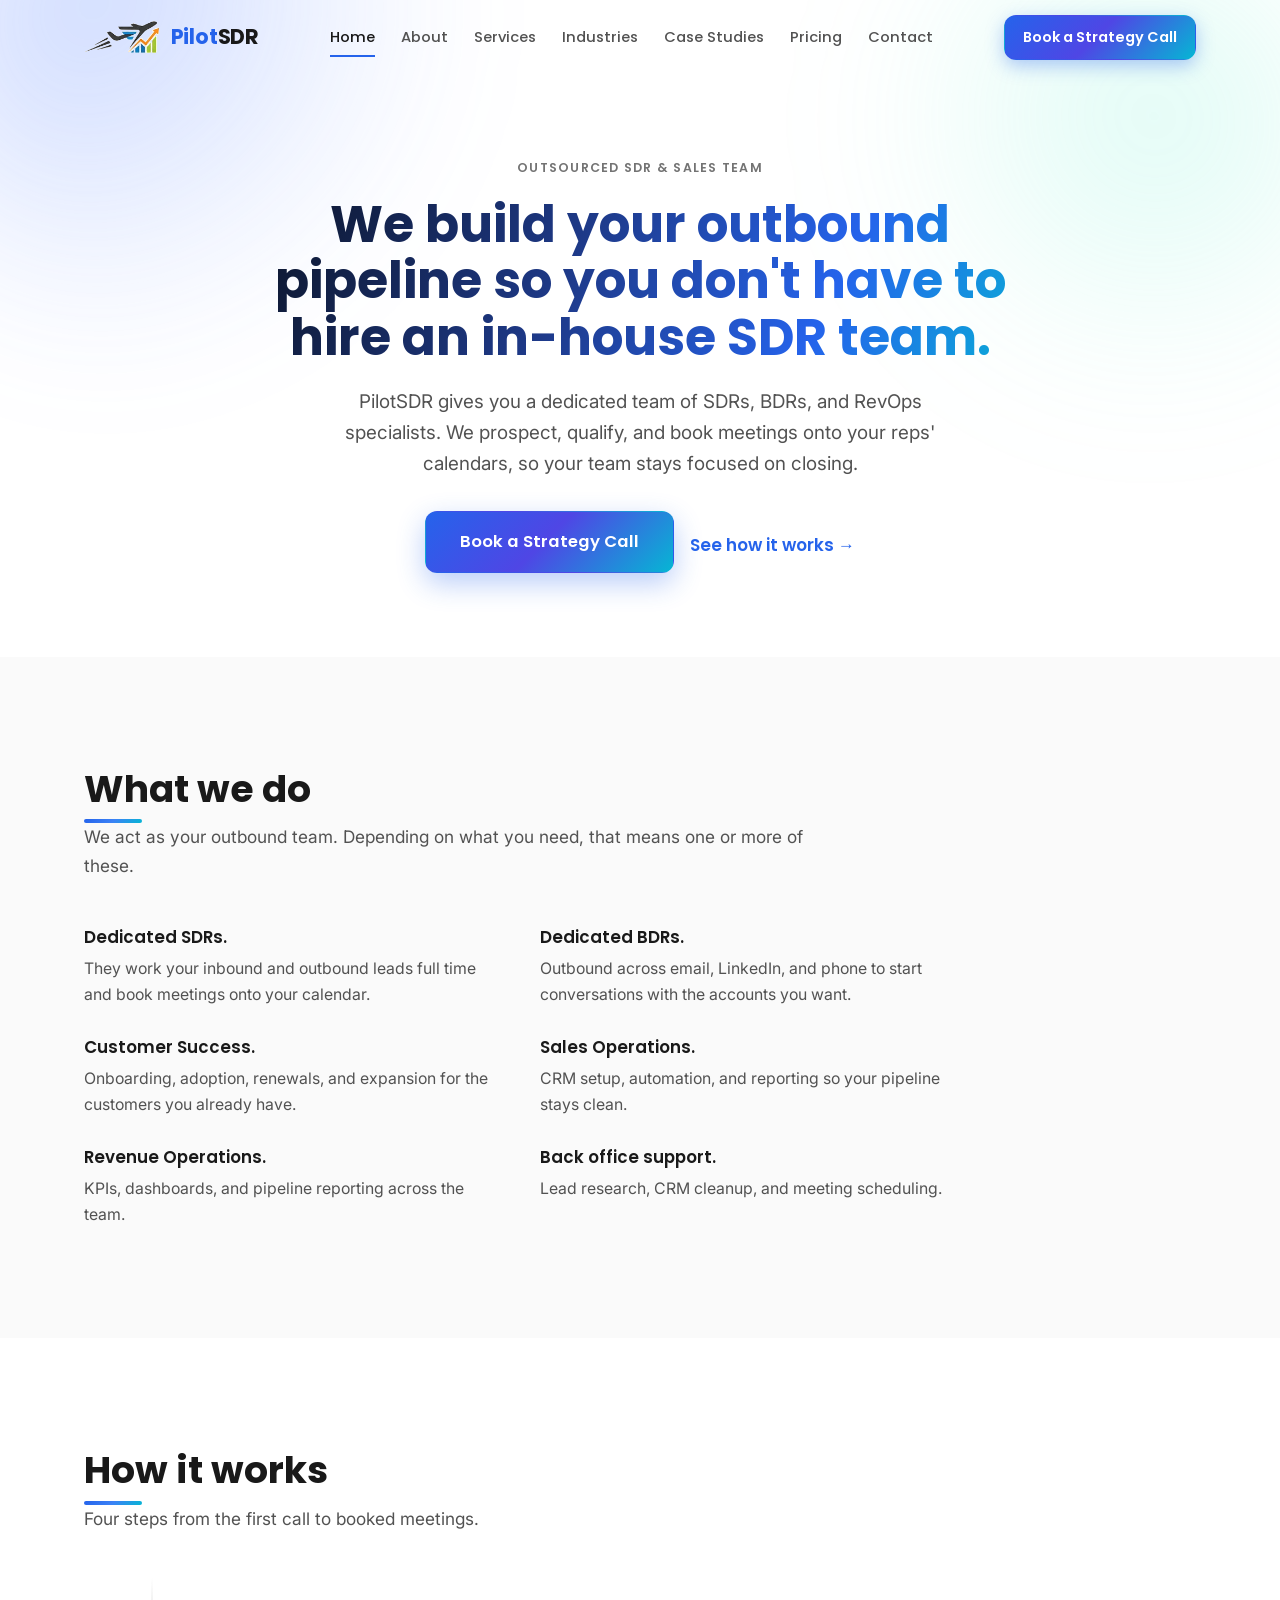
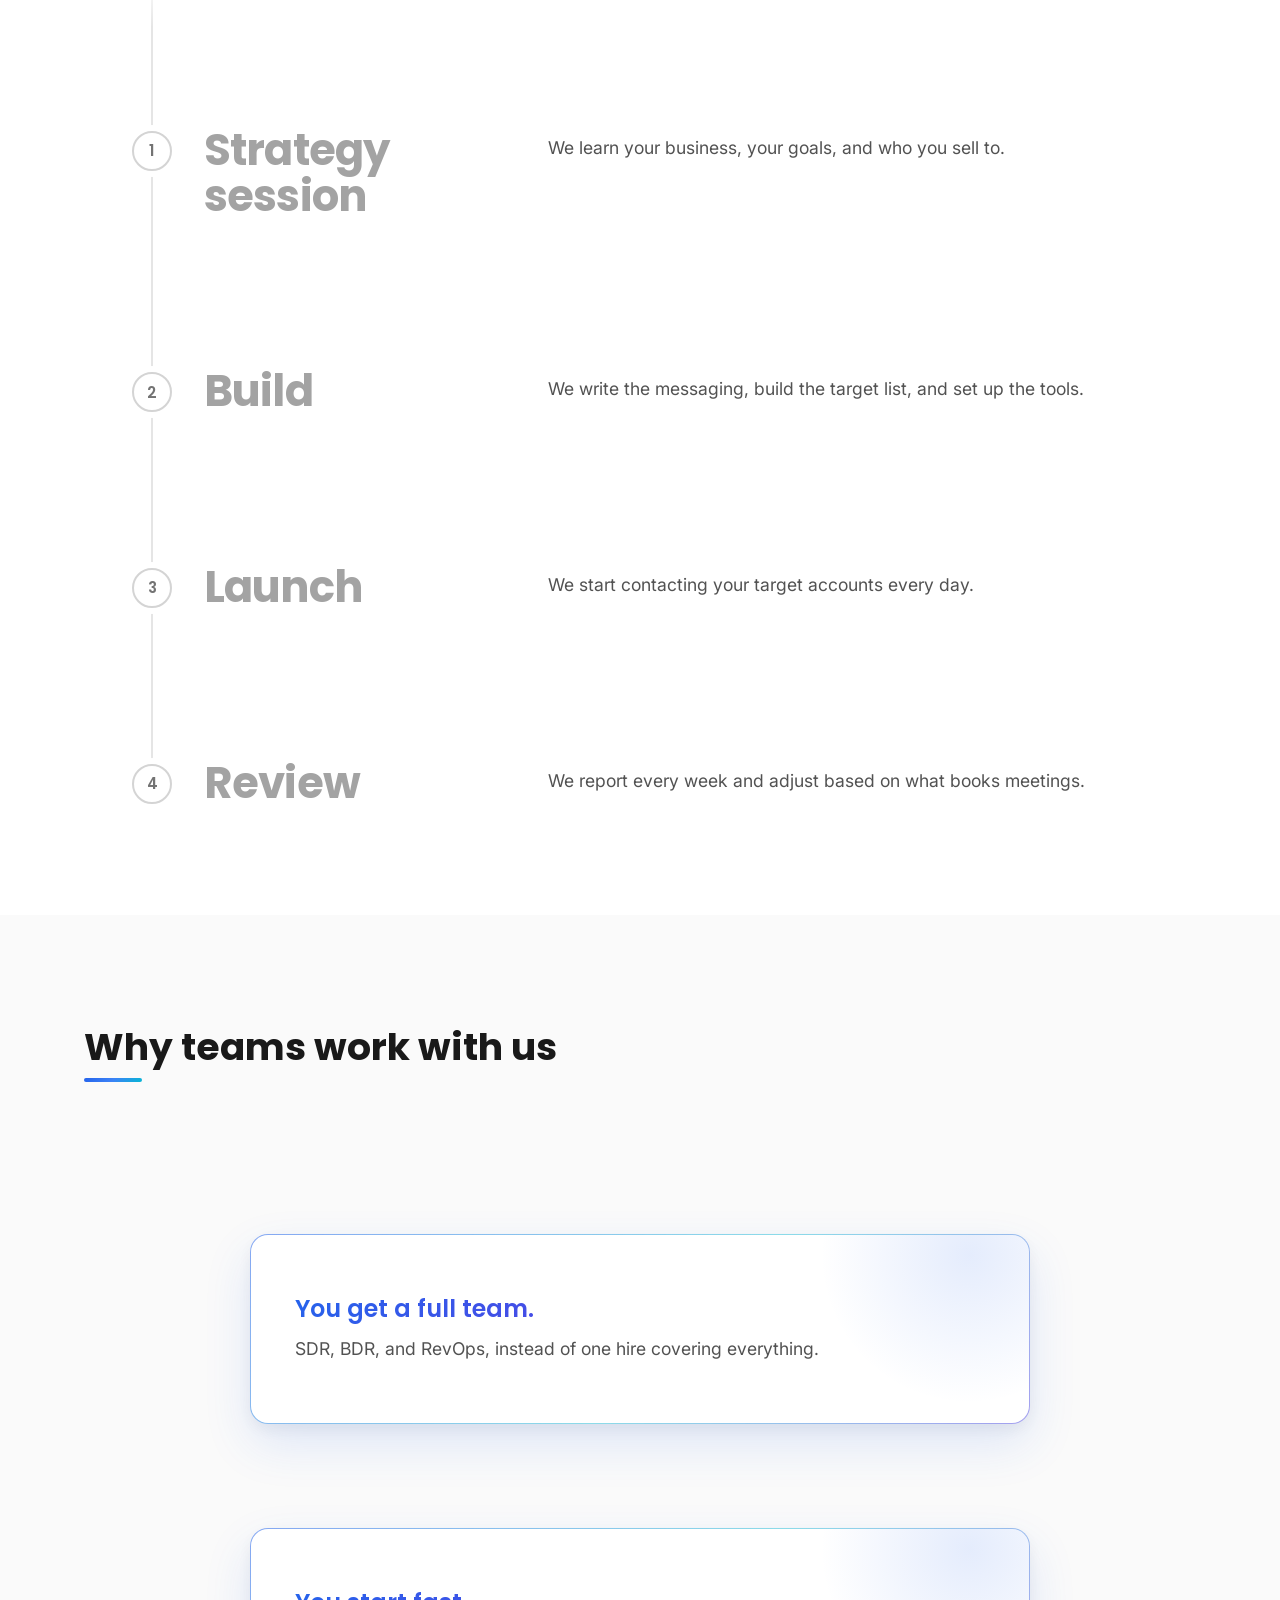
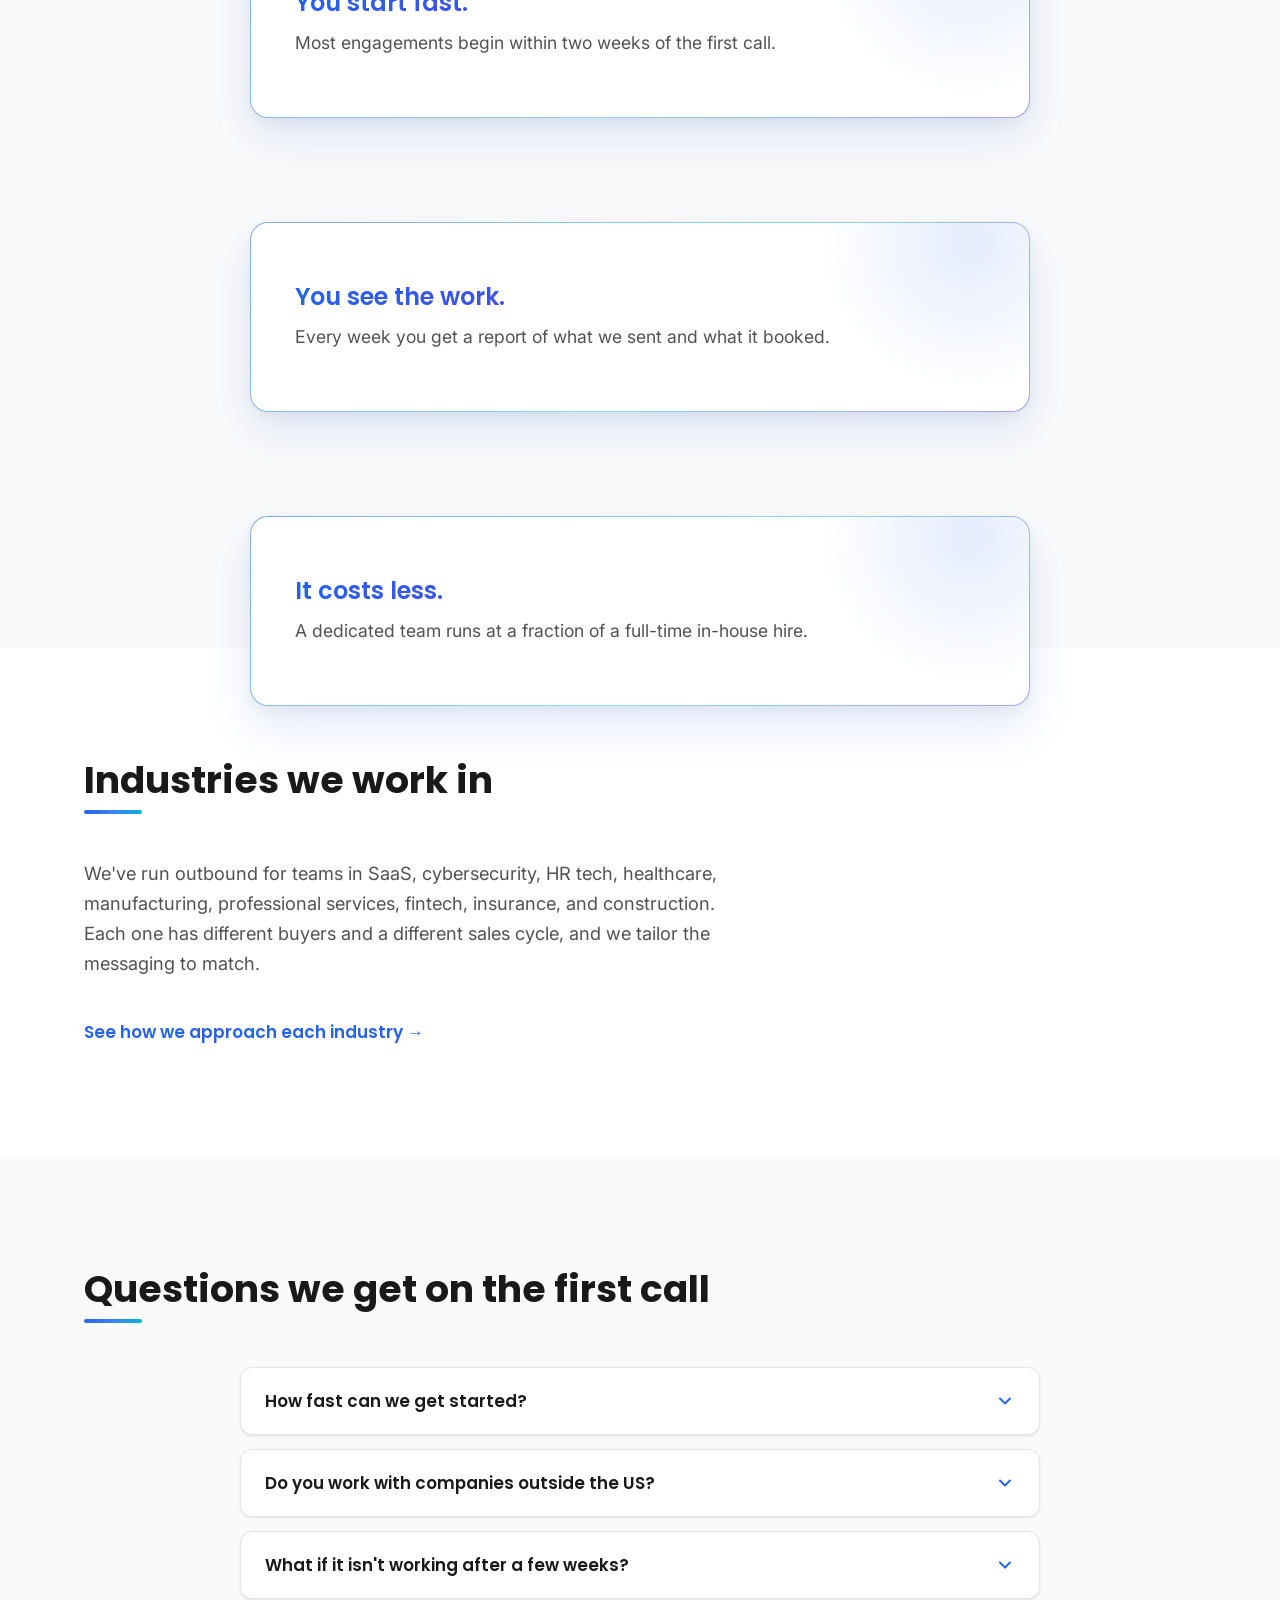
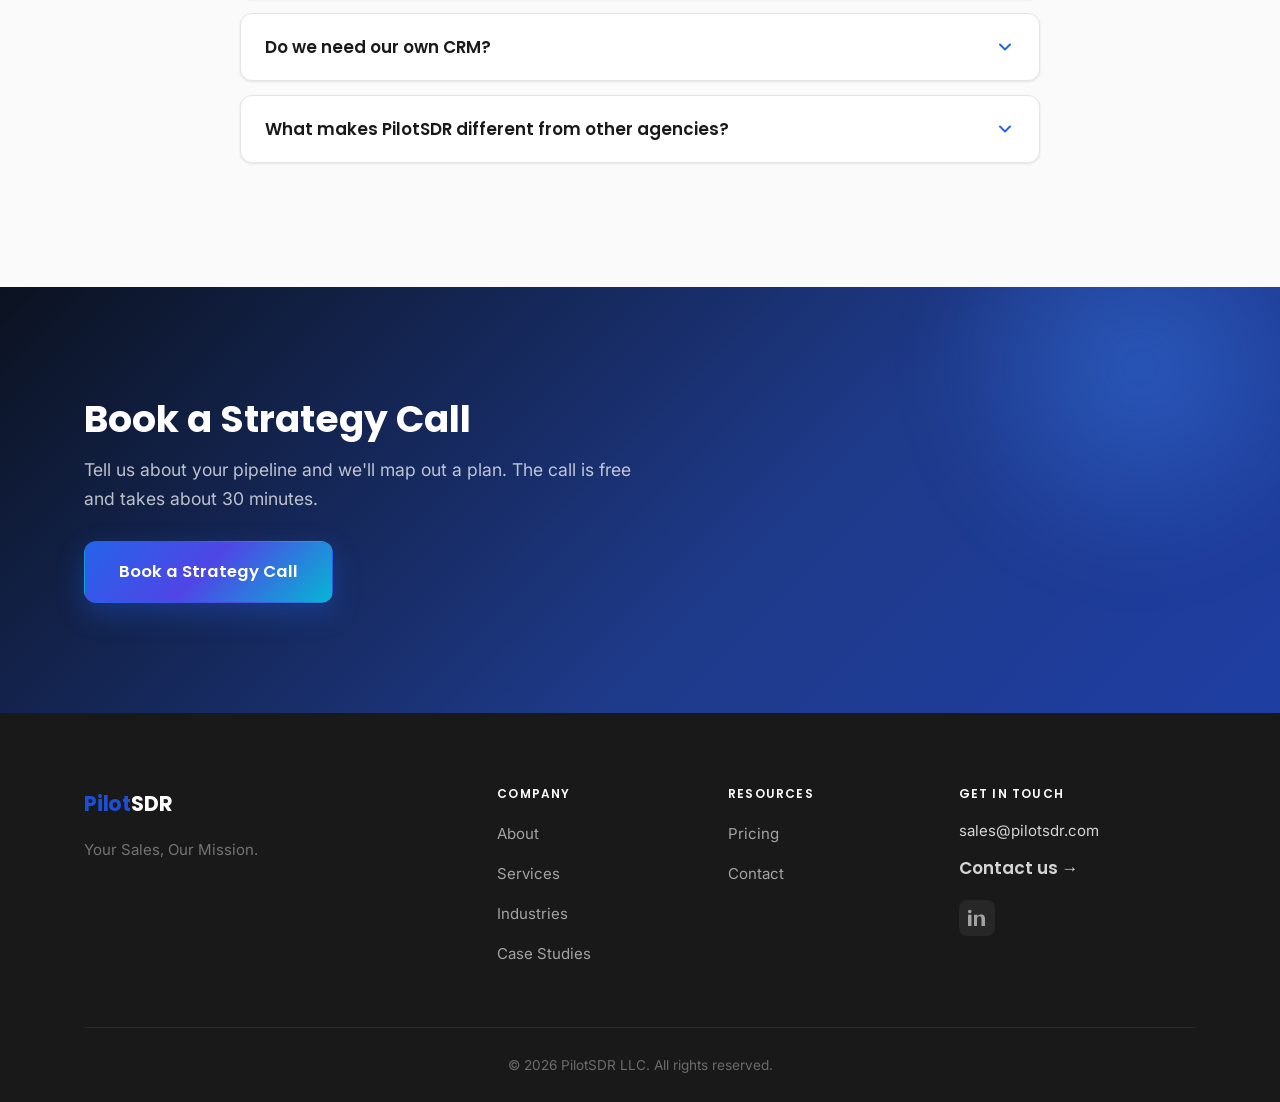
==== commit 0640dd3f: "Show sales@pilotsdr.com everywhere on site; form still delivers to earnest@ - Revert all visible ear" ====
--- a/index.html
+++ b/index.html
@@ -21,7 +21,7 @@
   "name": "PilotSDR LLC",
   "description": "PilotSDR is an outsourced outbound team of SDRs, BDRs, Customer Success, RevOps, and Sales Operations specialists for B2B companies.",
   "url": "https://pilotsdr.com",
-  "email": "earnest@pilotsdr.com",
+  "email": "sales@pilotsdr.com",
   "sameAs": ["https://www.linkedin.com/company/pilotsdr/"]
 }
 </script>
@@ -190,7 +190,7 @@
       </div>
       <div class="col-cta">
         <h5>Get in touch</h5>
-        <a href="mailto:earnest@pilotsdr.com" class="fmail">earnest@pilotsdr.com</a>
+        <a href="mailto:sales@pilotsdr.com" class="fmail">sales@pilotsdr.com</a>
         <a href="contact.html" class="arrow-link">Contact us →</a>
         <div class="socials" style="margin-top:18px">
           <a href="https://www.linkedin.com/company/pilotsdr/" target="_blank" rel="noopener" aria-label="LinkedIn"><svg viewBox="0 0 24 24" fill="currentColor"><path d="M4.98 3.5C4.98 4.88 3.87 6 2.5 6S0 4.88 0 3.5 1.12 1 2.5 1s2.48 1.12 2.48 2.5zM.02 8h4.96v16H.02V8zM8.5 8h4.75v2.19h.07c.66-1.25 2.28-2.57 4.69-2.57C22.9 7.62 24 10.13 24 14.02V24h-4.96v-8.85c0-2.11-.04-4.83-2.94-4.83-2.94 0-3.39 2.3-3.39 4.68V24H8.5V8z"/></svg></a>
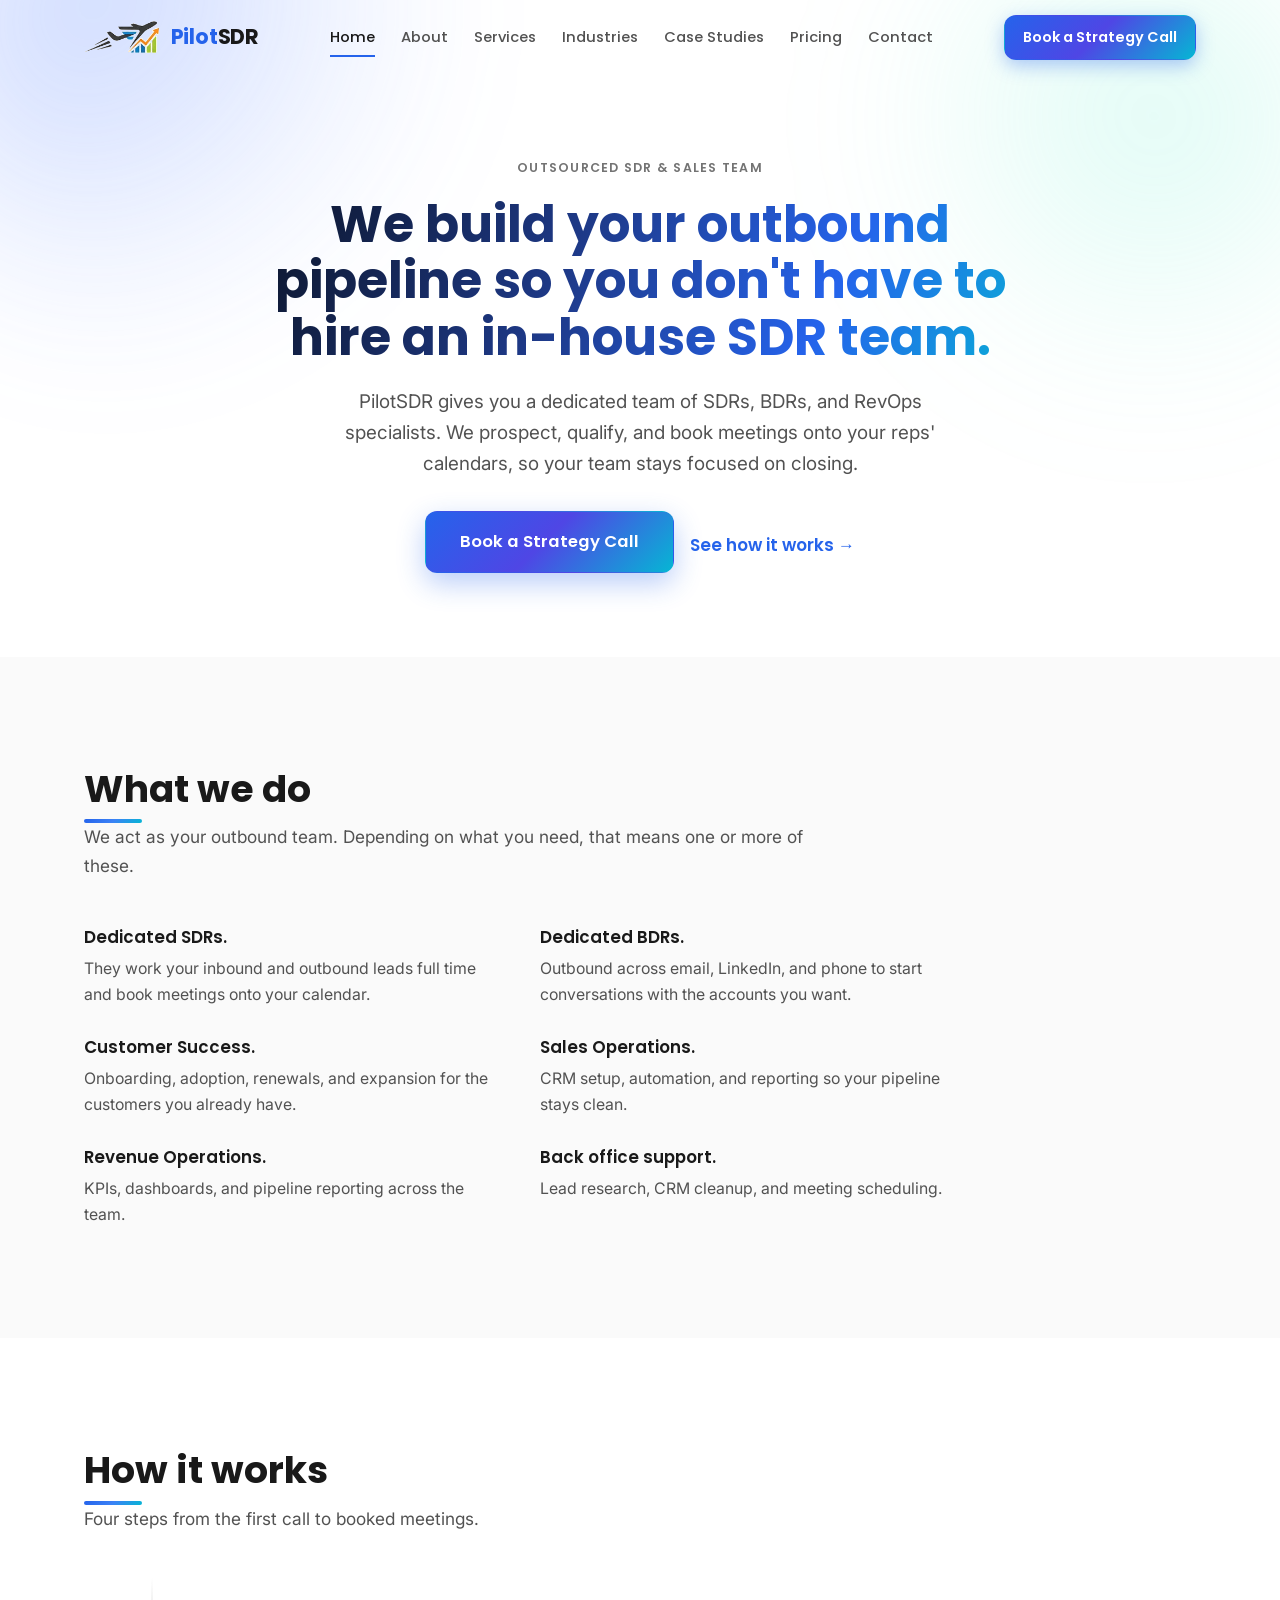
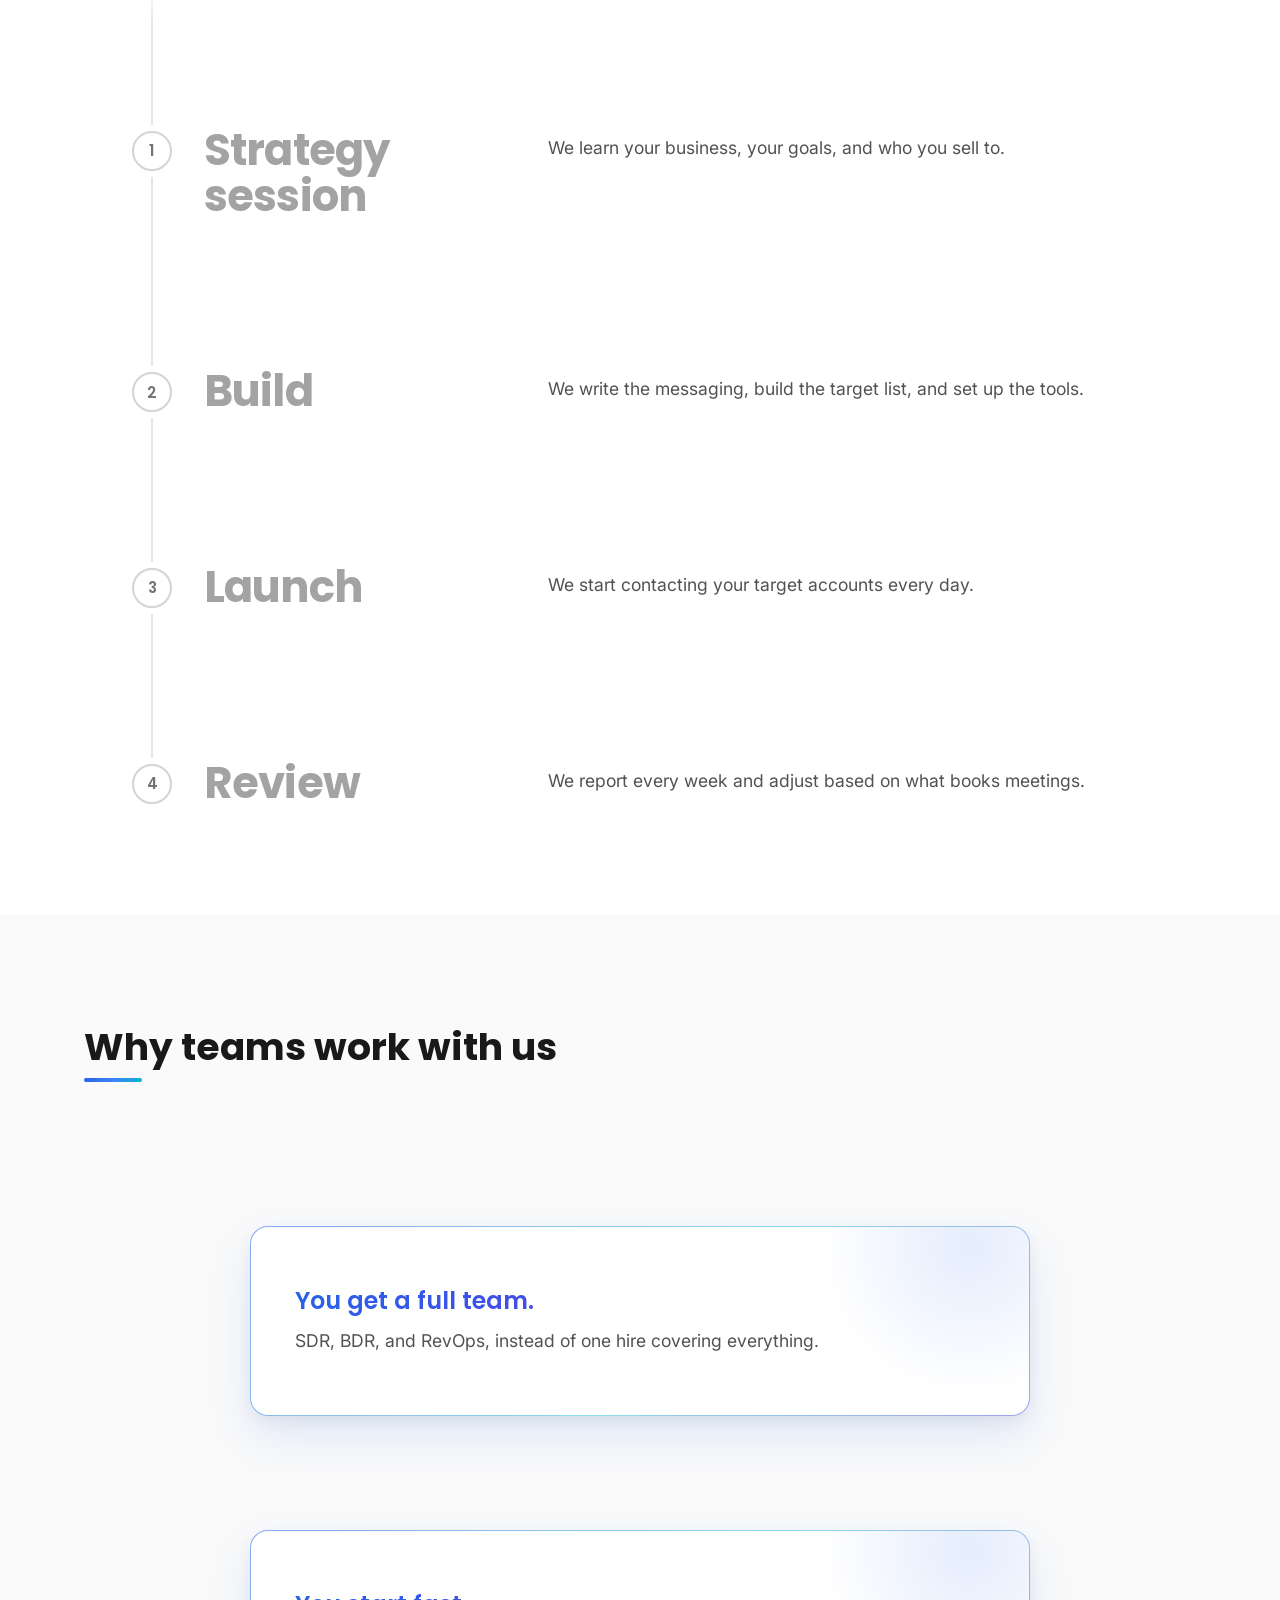
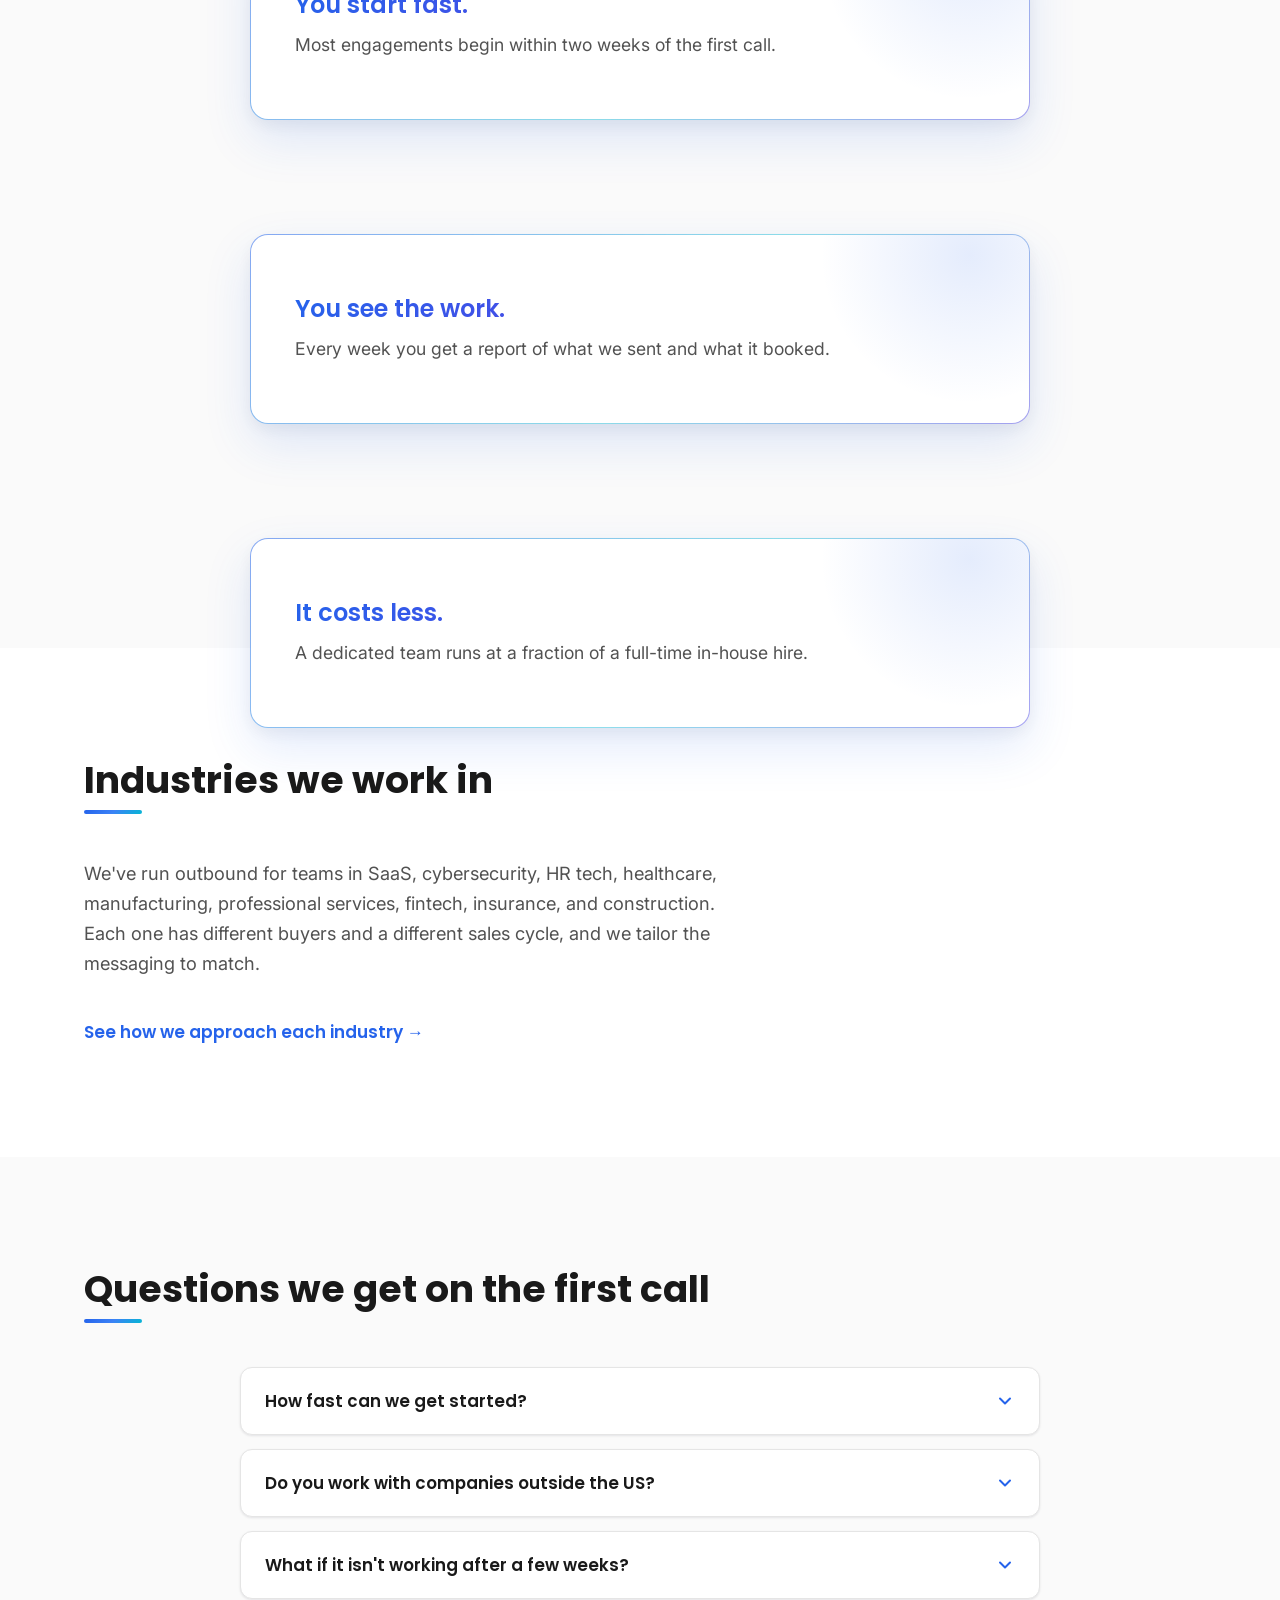
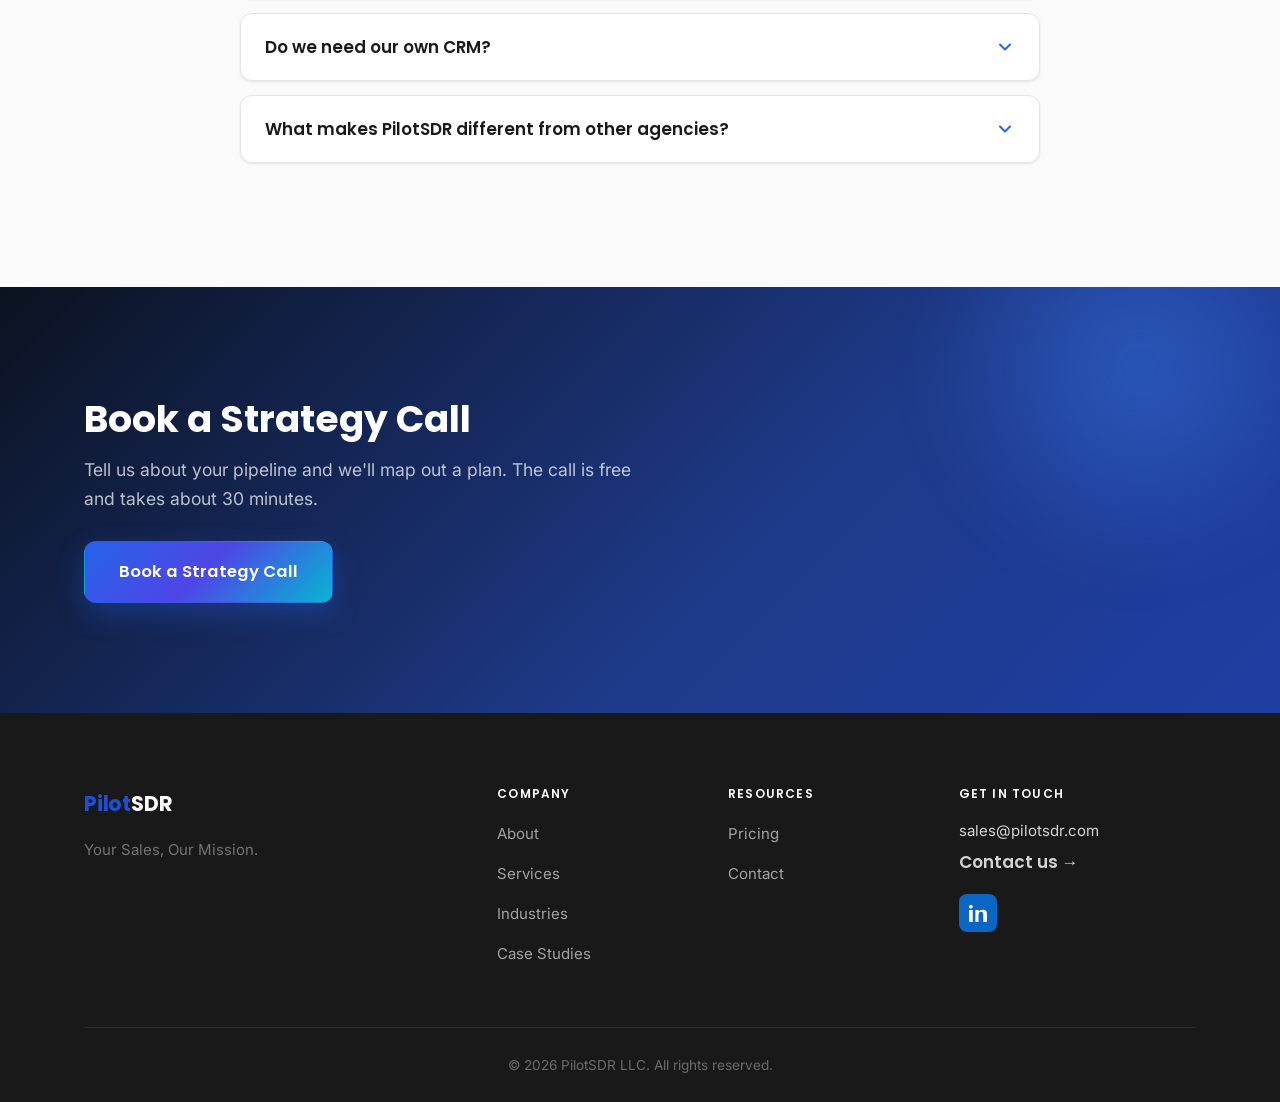
==== commit a7a809d8: "Polish footer + socials, add service visuals, pronounce Why stack - Official LinkedIn branded blue t" ====
--- a/index.html
+++ b/index.html
@@ -193,7 +193,7 @@
         <a href="mailto:sales@pilotsdr.com" class="fmail">sales@pilotsdr.com</a>
         <a href="contact.html" class="arrow-link">Contact us →</a>
         <div class="socials" style="margin-top:18px">
-          <a href="https://www.linkedin.com/company/pilotsdr/" target="_blank" rel="noopener" aria-label="LinkedIn"><svg viewBox="0 0 24 24" fill="currentColor"><path d="M4.98 3.5C4.98 4.88 3.87 6 2.5 6S0 4.88 0 3.5 1.12 1 2.5 1s2.48 1.12 2.48 2.5zM.02 8h4.96v16H.02V8zM8.5 8h4.75v2.19h.07c.66-1.25 2.28-2.57 4.69-2.57C22.9 7.62 24 10.13 24 14.02V24h-4.96v-8.85c0-2.11-.04-4.83-2.94-4.83-2.94 0-3.39 2.3-3.39 4.68V24H8.5V8z"/></svg></a>
+          <a class="social-li" href="https://www.linkedin.com/company/pilotsdr/" target="_blank" rel="noopener" aria-label="LinkedIn"><svg viewBox="0 0 24 24" fill="currentColor"><path d="M4.98 3.5C4.98 4.88 3.87 6 2.5 6S0 4.88 0 3.5 1.12 1 2.5 1s2.48 1.12 2.48 2.5zM.02 8h4.96v16H.02V8zM8.5 8h4.75v2.19h.07c.66-1.25 2.28-2.57 4.69-2.57C22.9 7.62 24 10.13 24 14.02V24h-4.96v-8.85c0-2.11-.04-4.83-2.94-4.83-2.94 0-3.39 2.3-3.39 4.68V24H8.5V8z"/></svg></a>
         </div>
       </div>
     </div>
--- a/css/styles.css
+++ b/css/styles.css
@@ -358,9 +358,18 @@
 .footer .col-cta .arrow-link { color: #d4d4d4; margin-top: 0; }
 .footer .col-cta .arrow-link:hover { color: var(--accent-blue); }
 .socials { display: flex; gap: 10px; margin-top: 22px; }
-.socials a { width: 36px; height: 36px; border-radius: 8px; background: rgba(255,255,255,.06); display: flex; align-items: center; justify-content: center; color: #a3a3a3; transition: background .18s, color .18s; }
+.socials a { width: 38px; height: 38px; border-radius: 8px; background: rgba(255,255,255,.06); display: flex; align-items: center; justify-content: center; color: #a3a3a3; transition: background .18s, color .18s, transform .18s; }
 .socials a:hover { background: #fff; color: var(--dark); }
-.socials svg { width: 17px; height: 17px; }
+.socials svg { width: 18px; height: 18px; }
+/* Official LinkedIn branded tile (blue #0A66C2, white "in") */
+.socials a.social-li { background: #0A66C2; color: #fff; }
+.socials a.social-li:hover { background: #0a5cb0; color: #fff; transform: translateY(-2px); }
+
+/* Footer "Get in Touch" column, cleaner vertical rhythm */
+.footer .col-cta { display: flex; flex-direction: column; align-items: flex-start; }
+.footer .col-cta .btn { margin-bottom: 18px; }
+.footer .col-cta .fmail { margin-bottom: 4px; }
+.footer .col-cta .socials { margin-top: 18px; }
 .footer-bottom { text-align: center; padding: 26px 0; color: #6b6b6b; font-size: .85rem; }
 
 /* ============================================================
@@ -373,10 +382,10 @@
 .scroll-stack { max-width: 780px; margin: 0 auto; }
 .scroll-stack-card { position: sticky; background: #fff; border: 1px solid var(--gray-200); border-radius: var(--radius-lg); padding: 40px 44px; margin-bottom: 84px; min-height: 190px; display: flex; flex-direction: column; justify-content: center; box-shadow: 0 12px 32px rgba(25,25,25,.07); transform-origin: top center; will-change: transform; }
 .scroll-stack-card:last-child { margin-bottom: 0; }
-.scroll-stack-card:nth-child(1) { top: 108px; }
-.scroll-stack-card:nth-child(2) { top: 128px; }
-.scroll-stack-card:nth-child(3) { top: 148px; }
-.scroll-stack-card:nth-child(4) { top: 168px; }
+.scroll-stack-card:nth-child(1) { top: 100px; }
+.scroll-stack-card:nth-child(2) { top: 130px; }
+.scroll-stack-card:nth-child(3) { top: 160px; }
+.scroll-stack-card:nth-child(4) { top: 190px; }
 .scroll-stack-card h3 { font-size: 1.5rem; margin-bottom: 10px; }
 .scroll-stack-card p { font-size: 1.1rem; color: var(--gray-600); max-width: 560px; }
 @media (max-width: 640px) {
@@ -572,3 +581,31 @@
 .article blockquote { border-left: 3px solid var(--blue); padding: 6px 0 6px 20px; margin: 26px 0; color: var(--dark); font-family: var(--font-head); font-size: 1.15rem; }
 .article .back-link { display: inline-block; margin-top: 8px; font-weight: 600; }
 .post-img.hero-img { height: 300px; border-radius: var(--radius-lg); border: 1px solid var(--gray-200); margin-bottom: 34px; }
+
+/* ============================================================
+   SERVICES, branded visual panels (one distinct gradient per service)
+   Self-contained (no external images). Icon sits on a glass badge.
+   ============================================================ */
+.split-media { position: relative; overflow: hidden; border-color: transparent; }
+/* soft decorative glow in the corner of each panel */
+.split-media::before {
+  content: ""; position: absolute; width: 260px; height: 260px; border-radius: 50%;
+  top: -70px; right: -70px; background: rgba(255,255,255,.18); filter: blur(6px);
+}
+.split-media::after {
+  content: ""; position: absolute; width: 150px; height: 150px; border-radius: 50%;
+  bottom: -50px; left: -40px; background: rgba(255,255,255,.10);
+}
+.split-media .icon-badge {
+  position: relative; z-index: 1;
+  background: rgba(255,255,255,.20); color: #fff;
+  box-shadow: 0 10px 30px rgba(0,0,0,.18); border: 1px solid rgba(255,255,255,.28);
+}
+.svc-media-1 { background: linear-gradient(135deg, #1e3a8a 0%, #2563EB 55%, #60a5fa 100%); }
+.svc-media-2 { background: linear-gradient(135deg, #0c4a6e 0%, #0ea5e9 55%, #38bdf8 100%); }
+.svc-media-3 { background: linear-gradient(135deg, #0f766e 0%, #14b8a6 55%, #5eead4 100%); }
+.svc-media-4 { background: linear-gradient(135deg, #4c1d95 0%, #7c3aed 55%, #a78bfa 100%); }
+.svc-media-5 { background: linear-gradient(135deg, #1e40af 0%, #3b82f6 55%, #93c5fd 100%); }
+.svc-media-6 { background: linear-gradient(135deg, #334155 0%, #475569 55%, #94a3b8 100%); }
+.svc-media-7 { background: linear-gradient(135deg, #155e75 0%, #0891b2 55%, #22d3ee 100%); }
+.svc-media-8 { background: linear-gradient(135deg, #3730a3 0%, #4f46e5 55%, #818cf8 100%); }
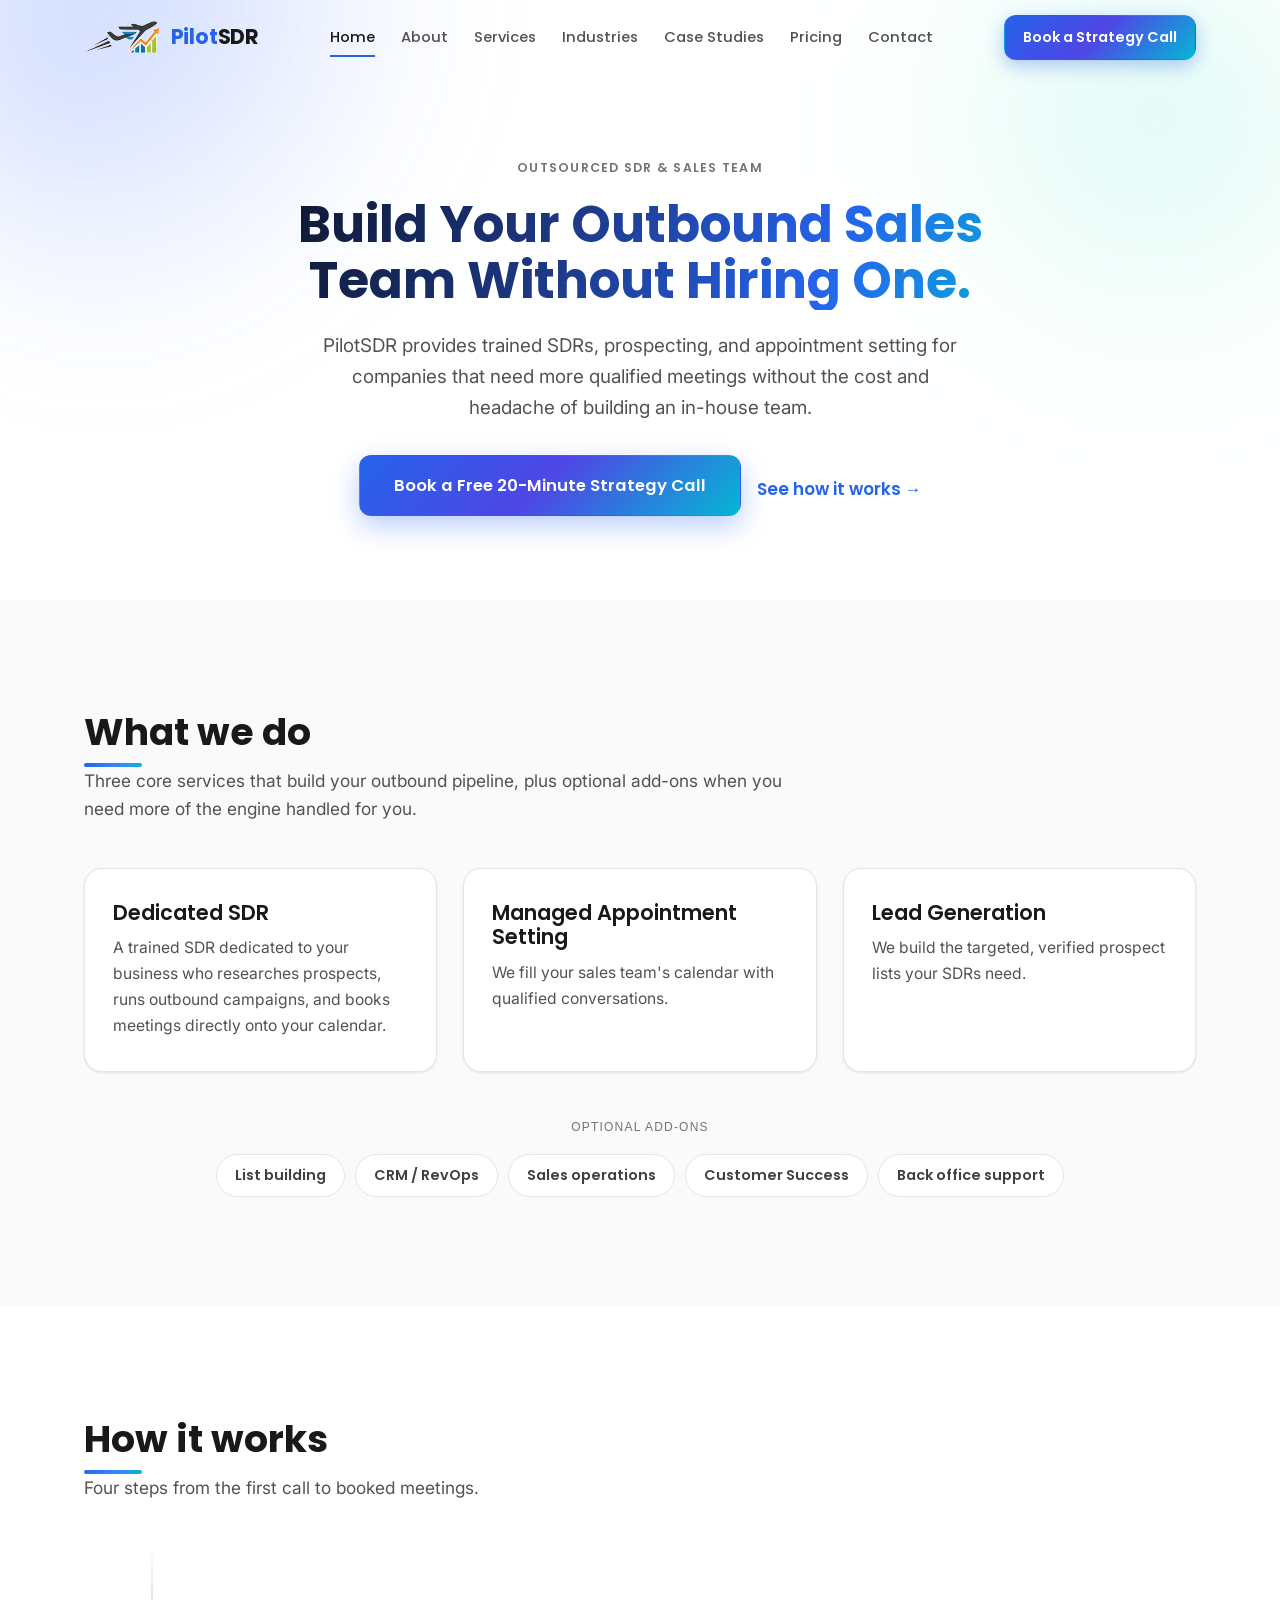
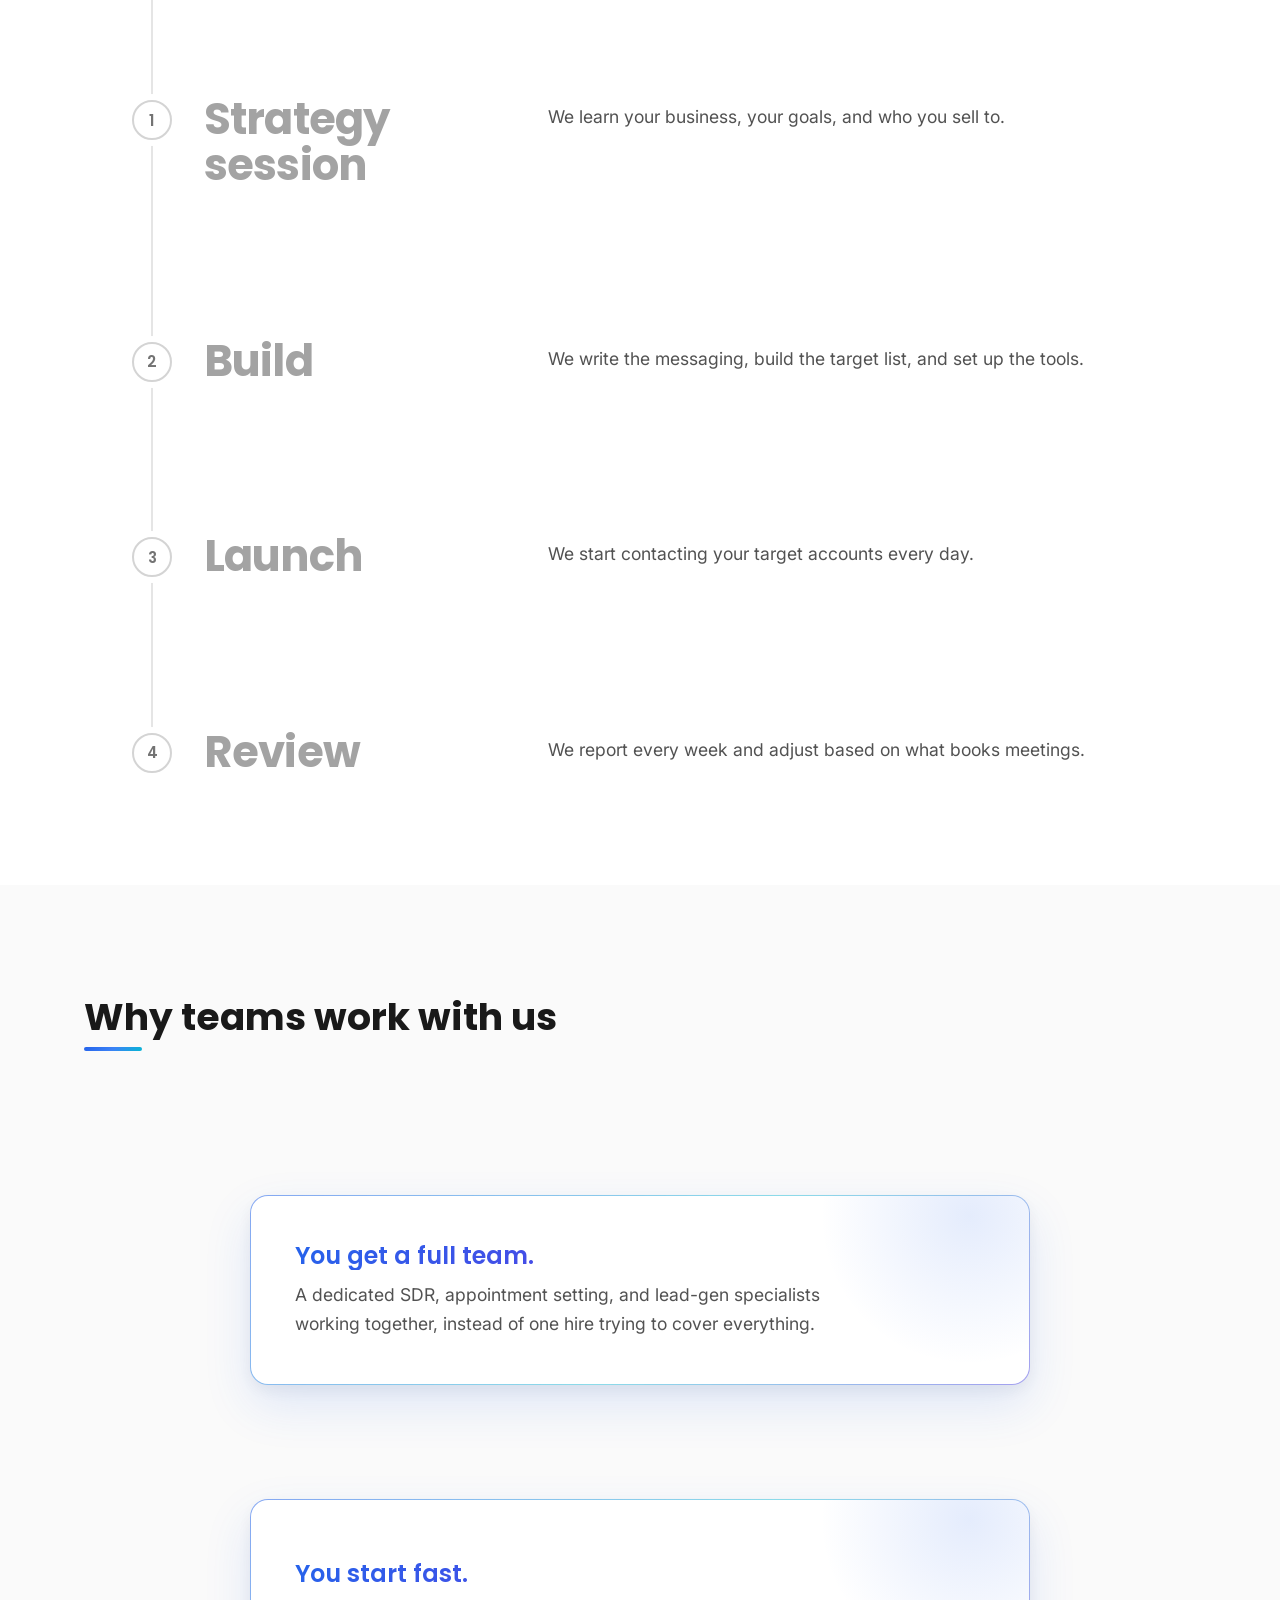
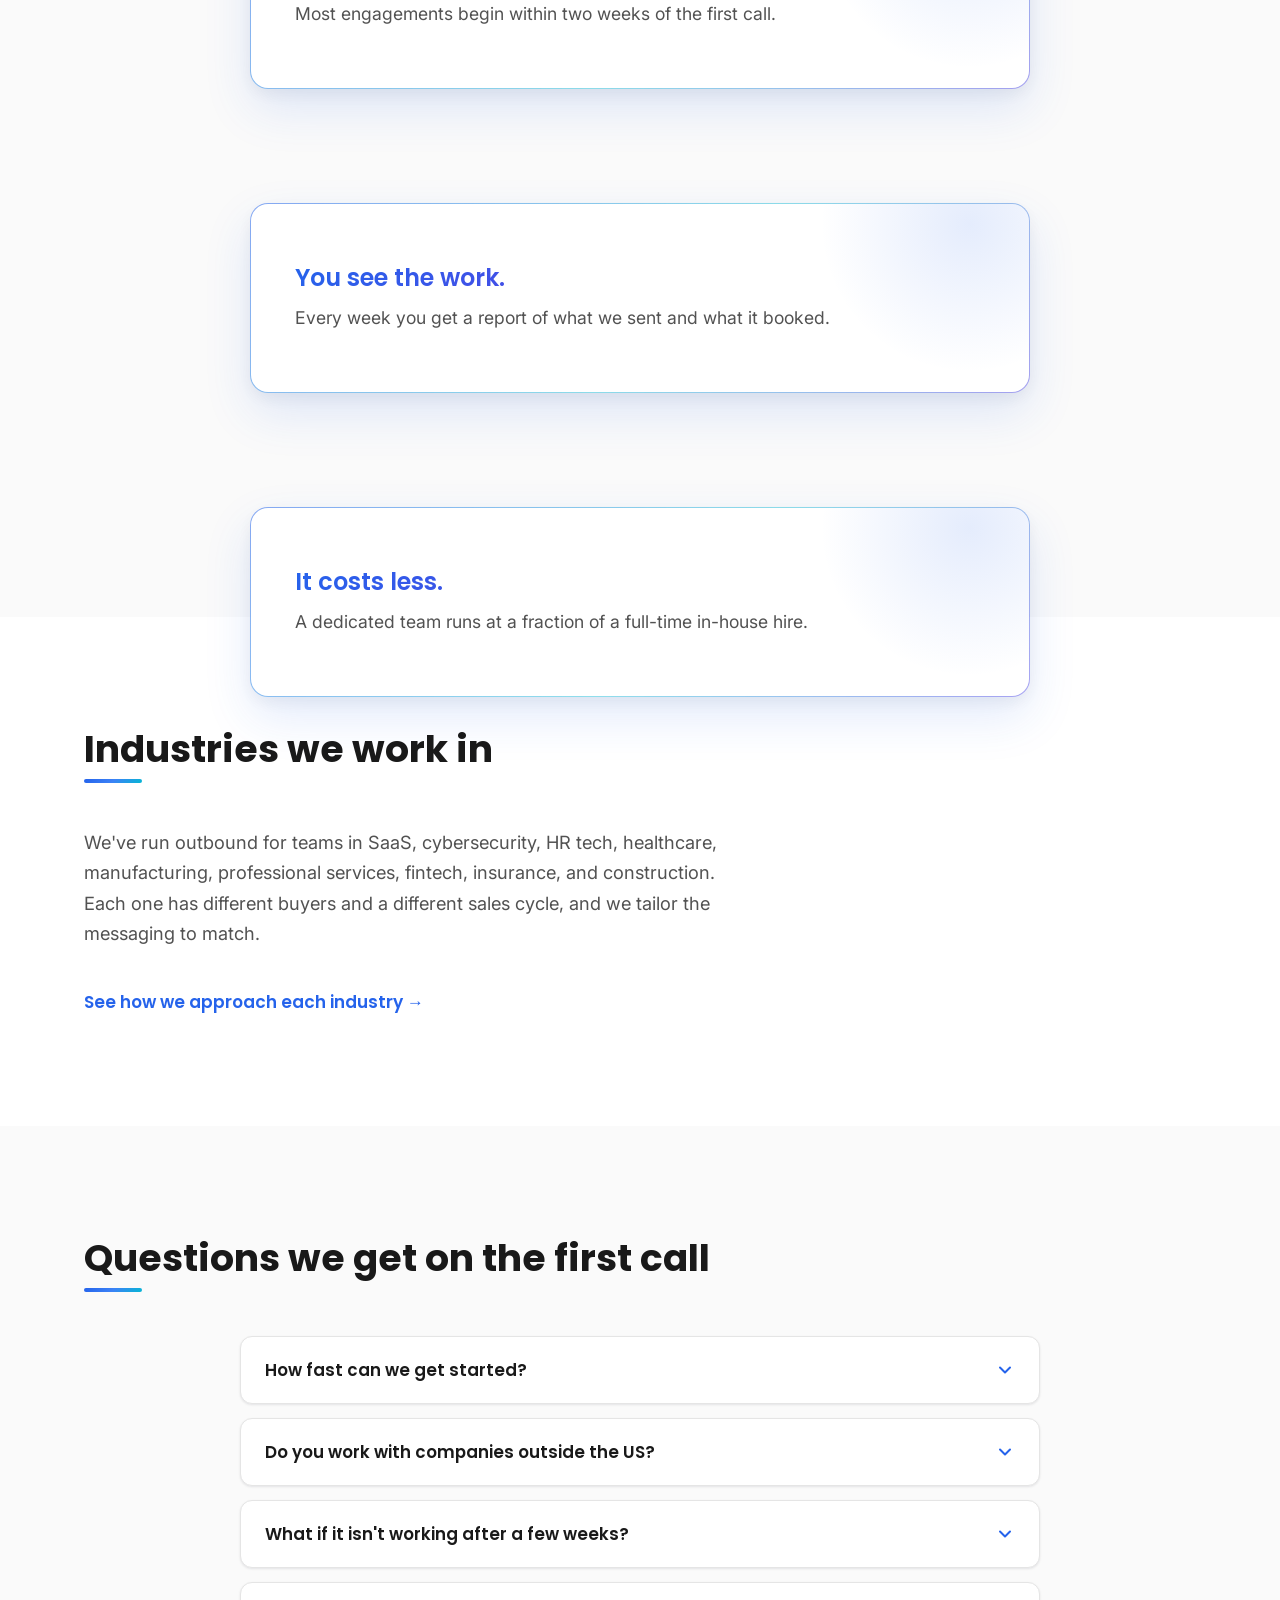
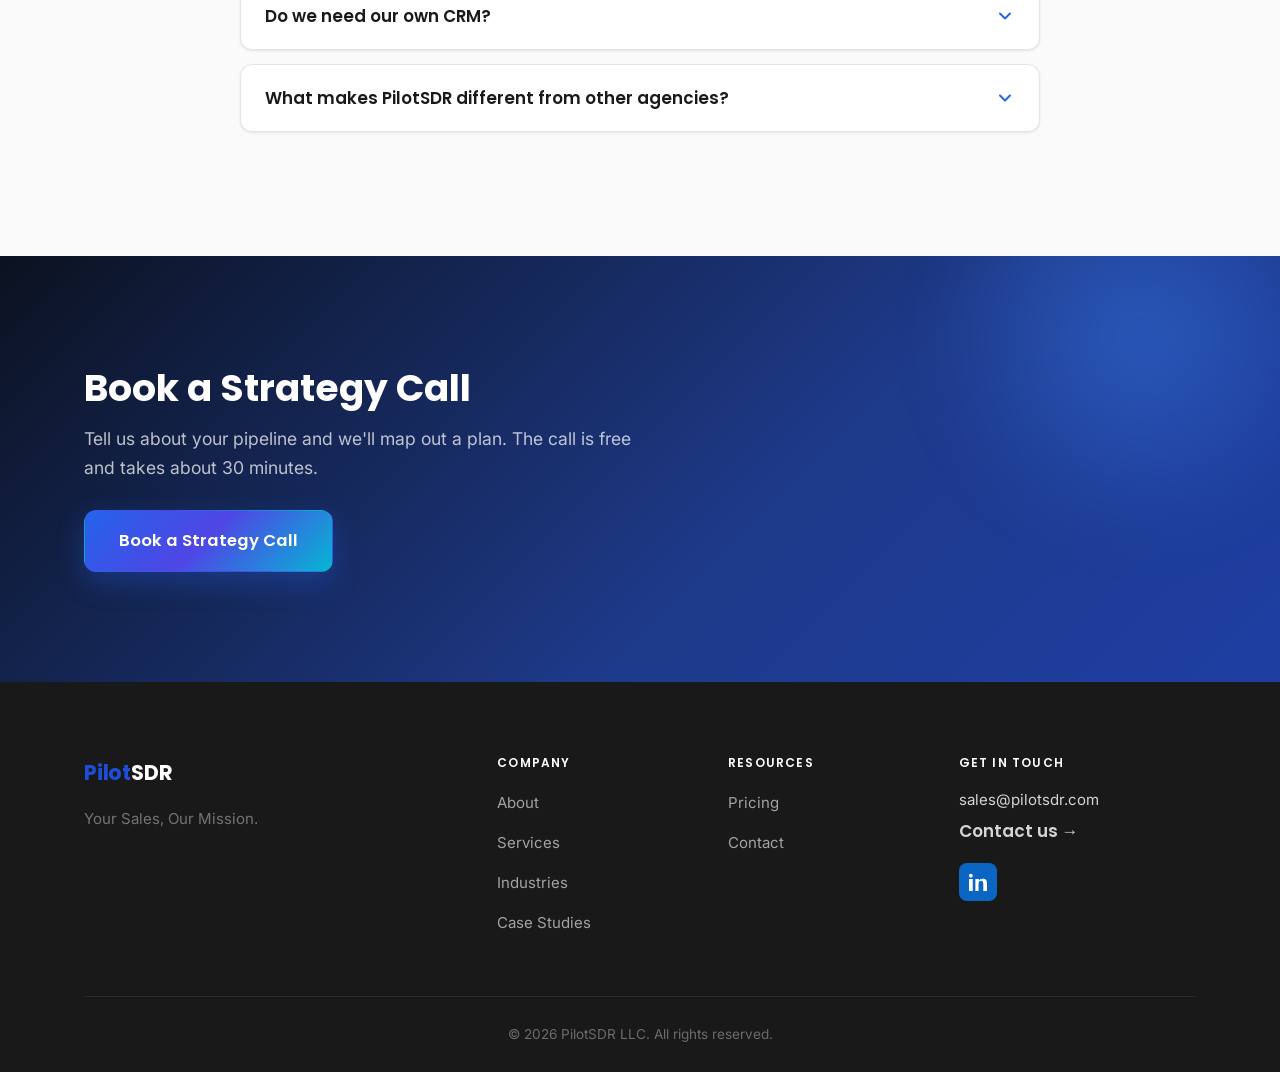
==== commit d795108b: "Apply home-page changelog + add "Qualified" to services proof stat - Home hero: new headline/subtext" ====
--- a/index.html
+++ b/index.html
@@ -5,7 +5,7 @@
 <meta charset="UTF-8" />
 <meta name="viewport" content="width=device-width, initial-scale=1.0" />
 <title>PilotSDR | Outsourced SDR and sales team for B2B companies</title>
-<meta name="description" content="PilotSDR is an outsourced outbound team of SDRs, BDRs, and RevOps specialists who prospect, qualify, and book meetings for B2B companies." />
+<meta name="description" content="Build your outbound sales team without hiring one. PilotSDR provides trained SDRs, prospecting, and appointment setting so B2B companies get more qualified meetings." />
 <meta property="og:title" content="PilotSDR | Outsourced SDR and sales team for B2B companies" />
 <meta property="og:description" content="A dedicated outbound team that prospects, qualifies, and books meetings, so your reps can focus on closing." />
 <meta property="og:type" content="website" />
@@ -54,10 +54,10 @@
   <div class="container">
     <div class="hero-inner reveal">
       <span class="eyebrow">Outsourced SDR &amp; sales team</span>
-      <h1>We build your outbound pipeline so you don't have to hire an in-house SDR team.</h1>
-      <p class="sub">PilotSDR gives you a dedicated team of SDRs, BDRs, and RevOps specialists. We prospect, qualify, and book meetings onto your reps' calendars, so your team stays focused on closing.</p>
+      <h1>Build Your Outbound Sales Team Without Hiring One.</h1>
+      <p class="sub">PilotSDR provides trained SDRs, prospecting, and appointment setting for companies that need more qualified meetings without the cost and headache of building an in-house team.</p>
       <div class="btn-row">
-        <a href="contact.html" class="btn btn-cta btn-lg">Book a Strategy Call</a>
+        <a href="contact.html" class="btn btn-cta btn-lg">Book a Free 20-Minute Strategy Call</a>
         <a href="#how" class="arrow-link">See how it works →</a>
       </div>
     </div>
@@ -69,15 +69,31 @@
   <div class="container">
     <div class="section-head reveal">
       <h2>What we do</h2>
-      <p>We act as your outbound team. Depending on what you need, that means one or more of these.</p>
-    </div>
-    <div class="points two reveal">
-      <div class="pt"><strong>Dedicated SDRs.</strong><p>They work your inbound and outbound leads full time and book meetings onto your calendar.</p></div>
-      <div class="pt"><strong>Dedicated BDRs.</strong><p>Outbound across email, LinkedIn, and phone to start conversations with the accounts you want.</p></div>
-      <div class="pt"><strong>Customer Success.</strong><p>Onboarding, adoption, renewals, and expansion for the customers you already have.</p></div>
-      <div class="pt"><strong>Sales Operations.</strong><p>CRM setup, automation, and reporting so your pipeline stays clean.</p></div>
-      <div class="pt"><strong>Revenue Operations.</strong><p>KPIs, dashboards, and pipeline reporting across the team.</p></div>
-      <div class="pt"><strong>Back office support.</strong><p>Lead research, CRM cleanup, and meeting scheduling.</p></div>
+      <p>Three core services that build your outbound pipeline, plus optional add-ons when you need more of the engine handled for you.</p>
+    </div>
+    <div class="grid grid-3 reveal">
+      <div class="card">
+        <h3>Dedicated SDR</h3>
+        <p>A trained SDR dedicated to your business who researches prospects, runs outbound campaigns, and books meetings directly onto your calendar.</p>
+      </div>
+      <div class="card">
+        <h3>Managed Appointment Setting</h3>
+        <p>We fill your sales team's calendar with qualified conversations.</p>
+      </div>
+      <div class="card">
+        <h3>Lead Generation</h3>
+        <p>We build the targeted, verified prospect lists your SDRs need.</p>
+      </div>
+    </div>
+    <div class="reveal">
+      <p class="addons-label">Optional add-ons</p>
+      <div class="addon-chips">
+        <span class="addon-chip">List building</span>
+        <span class="addon-chip">CRM / RevOps</span>
+        <span class="addon-chip">Sales operations</span>
+        <span class="addon-chip">Customer Success</span>
+        <span class="addon-chip">Back office support</span>
+      </div>
     </div>
   </div>
 </section>
@@ -117,7 +133,7 @@
   <div class="container">
     <div class="section-head reveal"><h2>Why teams work with us</h2></div>
     <div class="scroll-stack" id="whyStack">
-      <article class="scroll-stack-card"><h3>You get a full team.</h3><p>SDR, BDR, and RevOps, instead of one hire covering everything.</p></article>
+      <article class="scroll-stack-card"><h3>You get a full team.</h3><p>A dedicated SDR, appointment setting, and lead-gen specialists working together, instead of one hire trying to cover everything.</p></article>
       <article class="scroll-stack-card"><h3>You start fast.</h3><p>Most engagements begin within two weeks of the first call.</p></article>
       <article class="scroll-stack-card"><h3>You see the work.</h3><p>Every week you get a report of what we sent and what it booked.</p></article>
       <article class="scroll-stack-card"><h3>It costs less.</h3><p>A dedicated team runs at a fraction of a full-time in-house hire.</p></article>
--- a/css/styles.css
+++ b/css/styles.css
@@ -583,29 +583,60 @@
 .post-img.hero-img { height: 300px; border-radius: var(--radius-lg); border: 1px solid var(--gray-200); margin-bottom: 34px; }
 
 /* ============================================================
-   SERVICES, branded visual panels (one distinct gradient per service)
-   Self-contained (no external images). Icon sits on a glass badge.
-   ============================================================ */
-.split-media { position: relative; overflow: hidden; border-color: transparent; }
-/* soft decorative glow in the corner of each panel */
+   SERVICES, real photo panels (one image per service, self-hosted)
+   Subtle brand overlay keeps them cohesive; icon badge hidden.
+   ============================================================ */
+.split-media {
+  position: relative; overflow: hidden; border-color: transparent;
+  min-height: 320px; background-size: cover; background-position: center; background-repeat: no-repeat;
+}
+/* soft brand-blue overlay for depth and cohesion across all photos */
 .split-media::before {
-  content: ""; position: absolute; width: 260px; height: 260px; border-radius: 50%;
-  top: -70px; right: -70px; background: rgba(255,255,255,.18); filter: blur(6px);
-}
-.split-media::after {
-  content: ""; position: absolute; width: 150px; height: 150px; border-radius: 50%;
-  bottom: -50px; left: -40px; background: rgba(255,255,255,.10);
-}
-.split-media .icon-badge {
-  position: relative; z-index: 1;
-  background: rgba(255,255,255,.20); color: #fff;
-  box-shadow: 0 10px 30px rgba(0,0,0,.18); border: 1px solid rgba(255,255,255,.28);
-}
-.svc-media-1 { background: linear-gradient(135deg, #1e3a8a 0%, #2563EB 55%, #60a5fa 100%); }
-.svc-media-2 { background: linear-gradient(135deg, #0c4a6e 0%, #0ea5e9 55%, #38bdf8 100%); }
-.svc-media-3 { background: linear-gradient(135deg, #0f766e 0%, #14b8a6 55%, #5eead4 100%); }
-.svc-media-4 { background: linear-gradient(135deg, #4c1d95 0%, #7c3aed 55%, #a78bfa 100%); }
-.svc-media-5 { background: linear-gradient(135deg, #1e40af 0%, #3b82f6 55%, #93c5fd 100%); }
-.svc-media-6 { background: linear-gradient(135deg, #334155 0%, #475569 55%, #94a3b8 100%); }
-.svc-media-7 { background: linear-gradient(135deg, #155e75 0%, #0891b2 55%, #22d3ee 100%); }
-.svc-media-8 { background: linear-gradient(135deg, #3730a3 0%, #4f46e5 55%, #818cf8 100%); }
+  content: ""; position: absolute; inset: 0;
+  background: linear-gradient(135deg, rgba(37,99,235,.20), rgba(15,23,42,.14));
+  pointer-events: none;
+}
+.split-media .icon-badge { display: none; }   /* photo replaces the icon */
+.svc-media-1 { background-image: url("../assets/services/service-1-sdr.jpg"); }
+.svc-media-2 { background-image: url("../assets/services/service-2-bdr.jpg"); }
+.svc-media-3 { background-image: url("../assets/services/service-3-customer-success.jpg"); }
+.svc-media-4 { background-image: url("../assets/services/service-4-sales-ops.jpg"); }
+.svc-media-5 { background-image: url("../assets/services/service-5-revenue-ops.jpg"); }
+.svc-media-6 { background-image: url("../assets/services/service-6-back-office.jpg"); }
+.svc-media-7 { background-image: url("../assets/services/service-7-lead-gen.jpg"); }
+.svc-media-8 { background-image: url("../assets/services/service-8-appointment.jpg"); }
+
+/* ============================================================
+   SERVICES PAGE, positioning rebuild (proof, process, why, add-ons)
+   ============================================================ */
+.proof { text-align: center; max-width: 780px; margin: 0 auto; }
+.proof .big { font-family: var(--font-head); font-weight: 800; font-size: clamp(3rem,8vw,5rem); color: var(--blue); line-height: 1; letter-spacing: -.03em; }
+.proof .proof-lbl { font-family: var(--font-head); font-weight: 600; font-size: clamp(1.15rem,2.4vw,1.45rem); color: var(--dark); margin-top: 10px; }
+.proof .proof-sub { margin-top: 18px; color: var(--gray-600); font-weight: 500; font-size: 1.02rem; }
+.proof .proof-attr { margin-top: 8px; color: var(--gray-500); font-size: .9rem; font-style: italic; }
+
+.process-flow { display: flex; flex-wrap: wrap; gap: 8px; align-items: center; margin-top: 24px; }
+.process-flow .pstep { background: #eaf1ff; color: var(--accent-blue); font-family: var(--font-head); font-weight: 600; font-size: .8rem; padding: 7px 13px; border-radius: 999px; white-space: nowrap; }
+.process-flow .parr { color: var(--gray-400); font-weight: 700; }
+
+.who-for { font-size: .92rem; color: var(--gray-500); font-weight: 600; margin: -8px 0 18px; }
+.who-for b { color: var(--blue); font-weight: 600; }
+
+.why-grid { display: grid; grid-template-columns: repeat(3,1fr); gap: 18px; }
+.why-item { display: flex; gap: 12px; align-items: center; background: #fff; border: 1px solid var(--gray-200); border-radius: var(--radius); padding: 18px 20px; }
+.why-item svg { flex: 0 0 auto; width: 22px; height: 22px; color: var(--blue); }
+.why-item span { font-family: var(--font-head); font-weight: 600; color: var(--dark); font-size: .98rem; }
+
+.addon-grid { display: grid; grid-template-columns: repeat(3,1fr); gap: 20px; }
+.addon { background: #fff; border: 1px solid var(--gray-200); border-radius: var(--radius); padding: 22px 22px; transition: border-color .2s, transform .2s; }
+.addon:hover { border-color: #dbe6ff; transform: translateY(-3px); }
+.addon h4 { font-family: var(--font-head); font-size: 1.02rem; margin-bottom: 6px; color: var(--dark); }
+.addon p { font-size: .92rem; color: var(--gray-600); }
+
+@media (max-width: 860px) { .why-grid, .addon-grid { grid-template-columns: 1fr 1fr; } }
+@media (max-width: 560px) { .why-grid, .addon-grid { grid-template-columns: 1fr; } }
+
+/* Home "What we do": secondary add-ons chip row */
+.addons-label { text-align: center; font-family: var(--font-head); font-size: .75rem; letter-spacing: .1em; text-transform: uppercase; color: var(--gray-500); margin-top: 46px; margin-bottom: 16px; }
+.addon-chips { display: flex; flex-wrap: wrap; gap: 10px; justify-content: center; }
+.addon-chip { background: #fff; border: 1px solid var(--gray-200); border-radius: 999px; padding: 9px 18px; font-family: var(--font-head); font-weight: 600; font-size: .9rem; color: var(--gray-700); }
